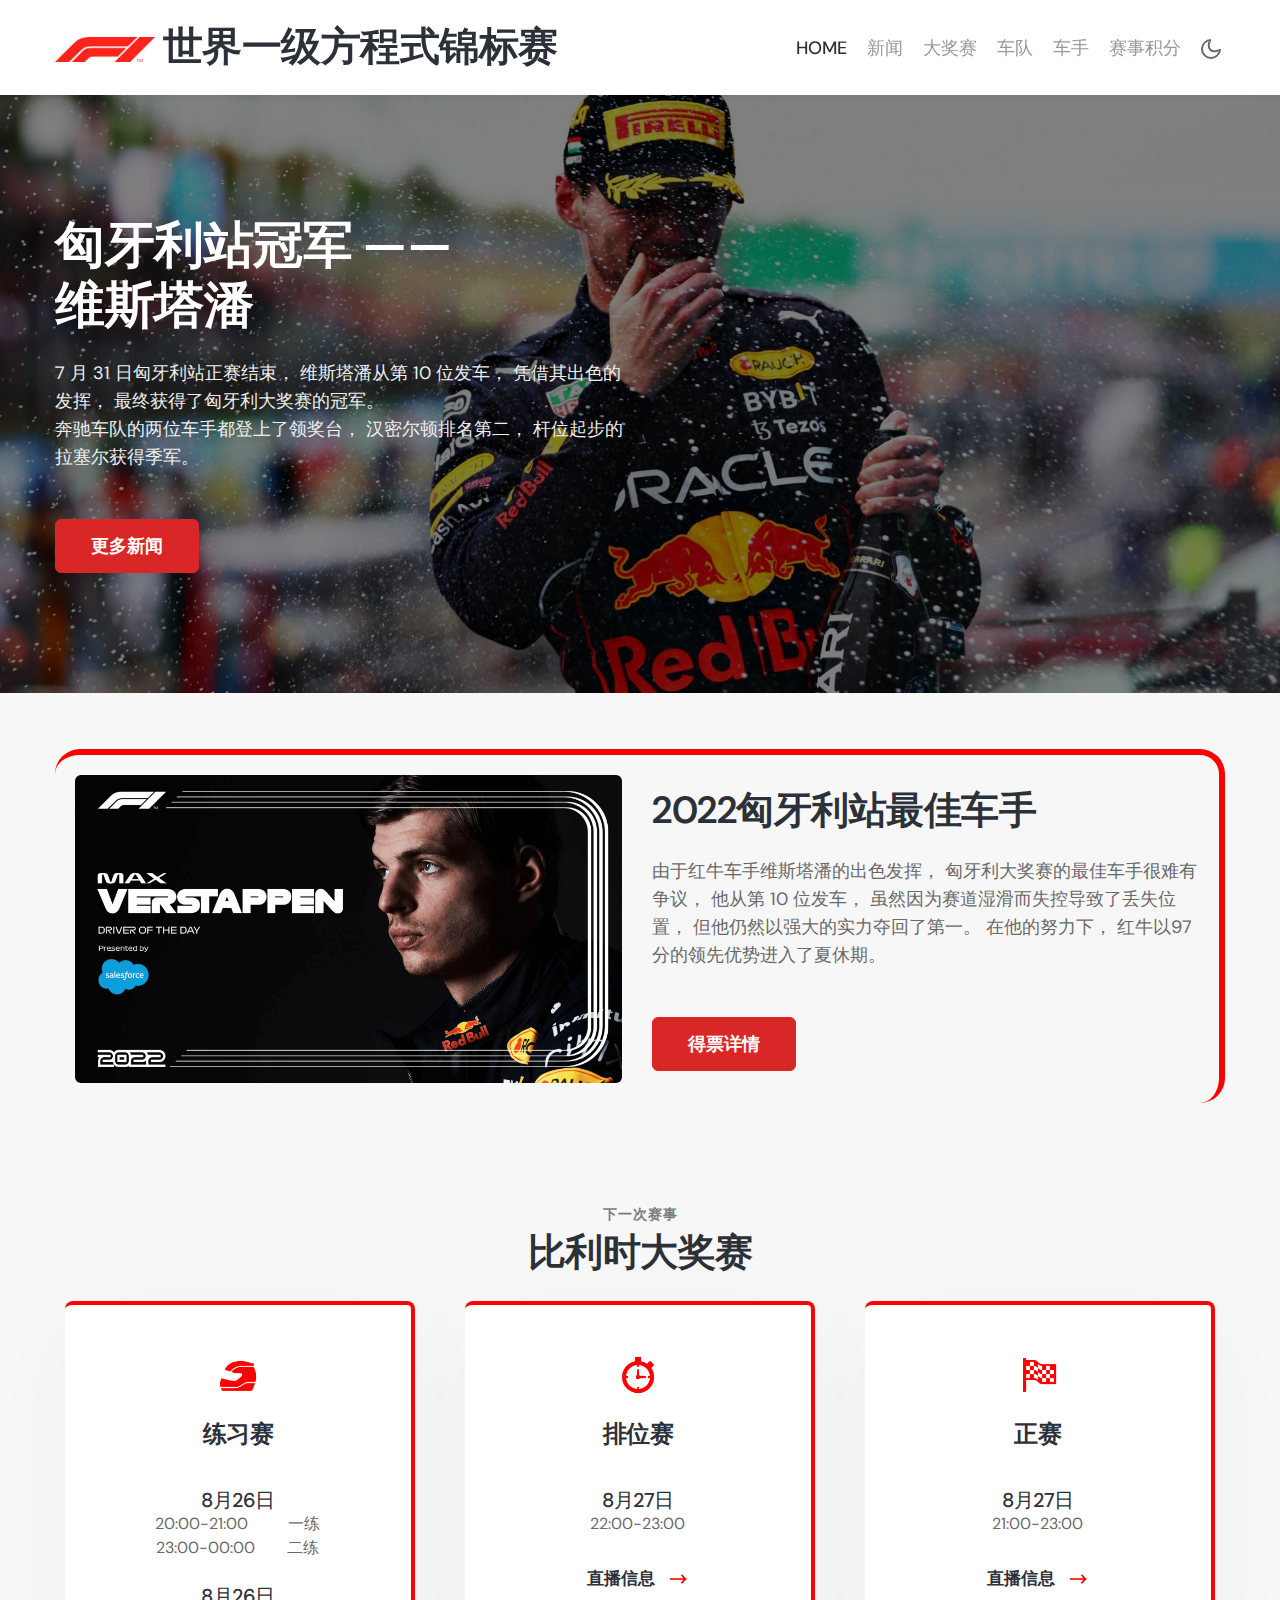
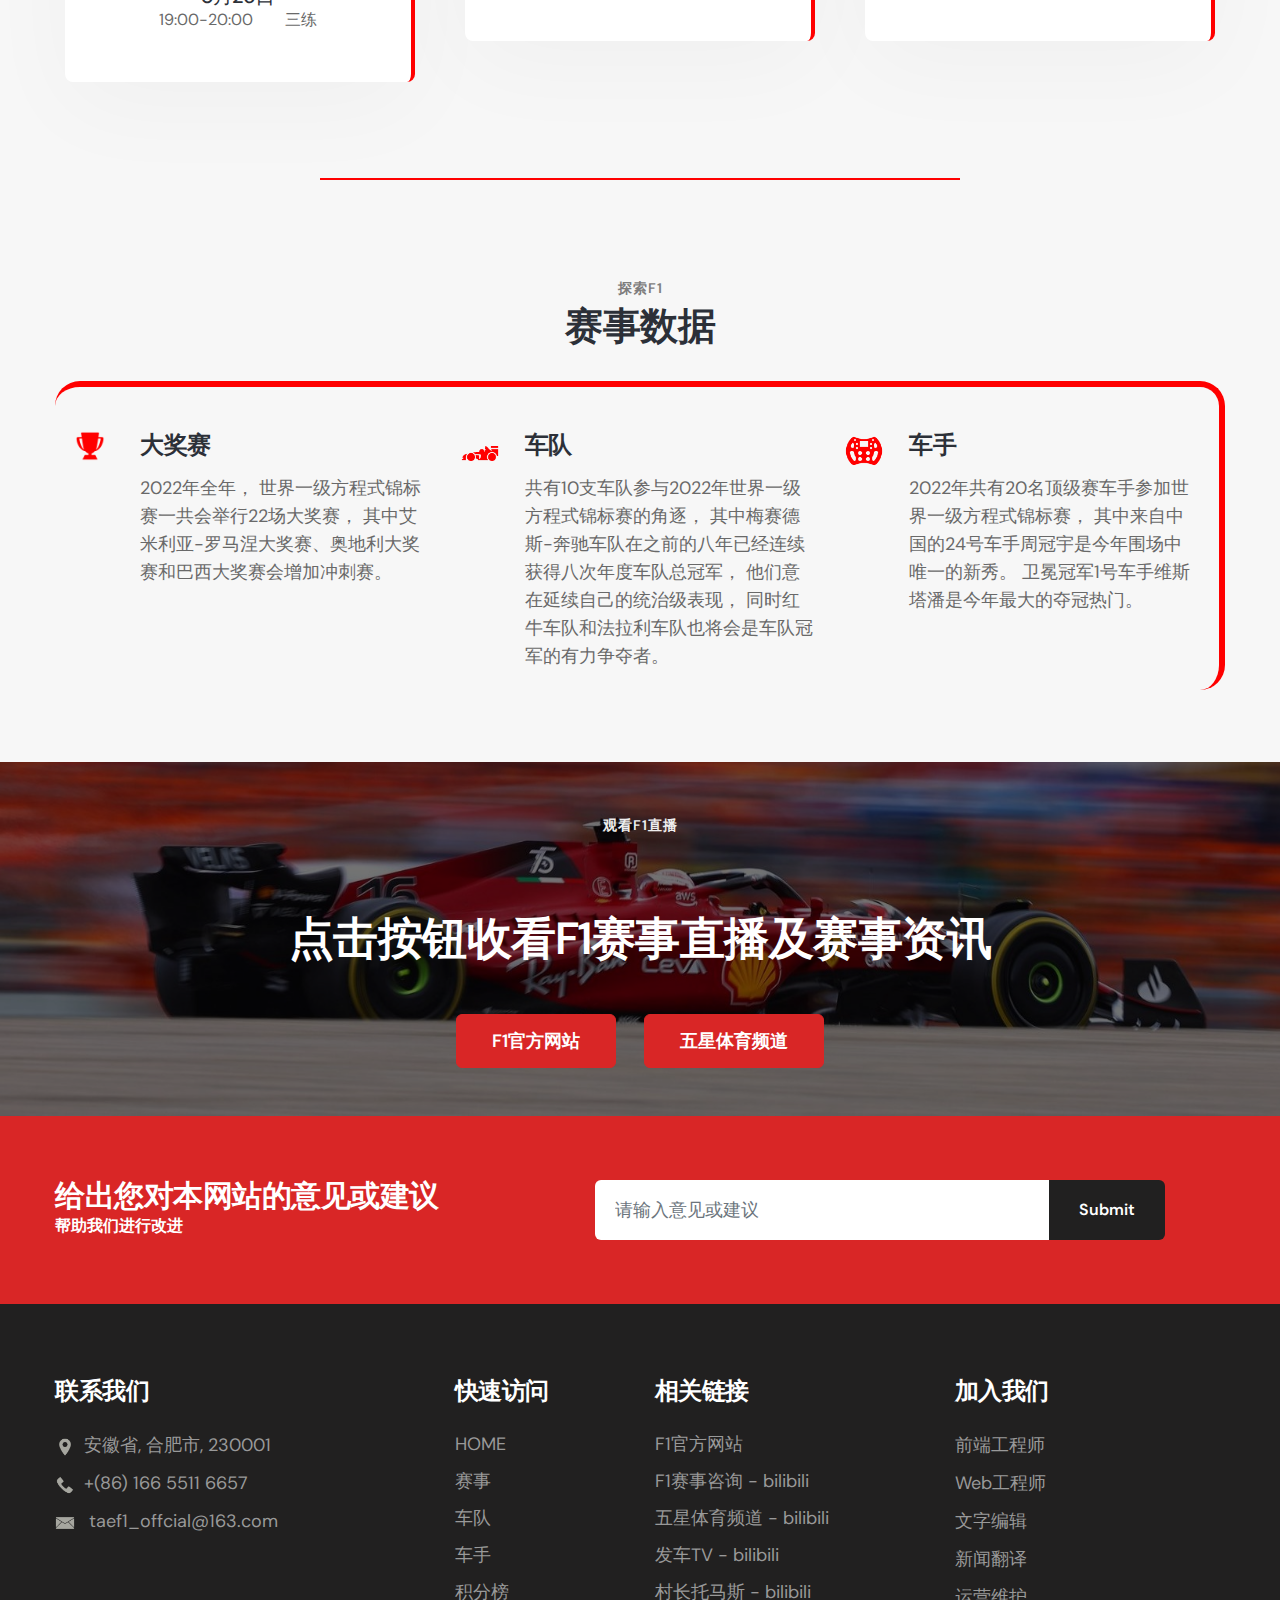
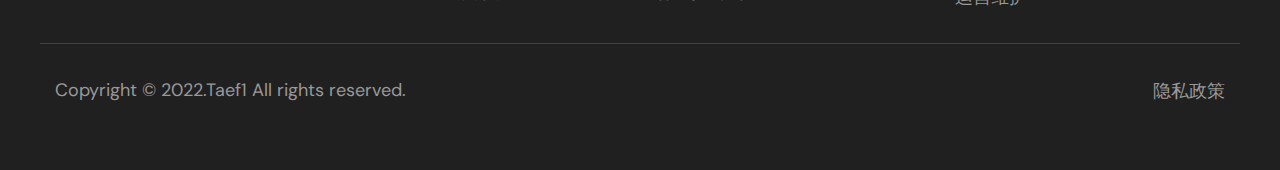
==== html/index.html @ f17443d4 "220803html_all" ====
<!doctype html>
<html lang="en">

<head>
    <!-- Required meta tags -->
    <meta charset="utf-8">
    <meta name="viewport" content="width=device-width, initial-scale=1, shrink-to-fit=no">

    <title>Home</title>

    <!-- Google fonts -->
    <link href="https://fonts.googleapis.com/css2?family=DM+Sans:wght@400;700&display=swap" rel="stylesheet">

    <!-- Template CSS -->
    <link rel="stylesheet" href="assets/css/style-starter.css">
    <link rel="icon" href="assets/images/hel.ico" type="image/x-icon">


</head>

<body>
    <!-- header -->
    <header id="site-header" class="fixed-top">
        <section class="w3l-header-4">
            <div class="container">
                  <nav class="navbar navbar-expand-lg navbar-light">
                    <h1>
                        <a class="navbar-brand" href="index.html">
                            <img src="assets/images/f1logo.png" alt="logo"
                                 class="img-fluid" width="100" height="77">
                            世界一级方程式锦标赛
                        </a>
                    </h1>
                    <button class="navbar-toggler collapsed" type="button" data-toggle="collapse" data-target="#navbarNav"
                            aria-controls="navbarNav" aria-expanded="false" aria-label="Toggle navigation">
                        <img src="assets/images/menu.png" alt="logo"
                             class="img-fluid" width="20">
                    </button>
                    <div class="collapse navbar-collapse" id="navbarNav">
                        <ul class="navbar-nav ml-auto">
                            <li class="nav-item active">
                                <a class="nav-link" href="index.html">HOME</a>
                            </li>
                            <li class="nav-item @@about_active">
                                <a class="nav-link" href="news.html">新闻</a>
                            </li>
                            <li class="nav-item @@about__active">
                                <a class="nav-link" href="about.html">大奖赛</a>
                            </li>
                            <li class="nav-item @@services__active">
                                <a class="nav-link" href="services.html">车队</a>
                            </li>
                            <li class="nav-item @@services__active">
                                <a class="nav-link" href="contact.html">车手</a>
                            </li>
                            <li class="nav-item @@points__active">
                                <a class="nav-link" href="points.html">赛事积分</a>
                            </li>
                        </ul>

                        <!-- //toggle switch for light and dark theme -->
                    </div>
                    <!-- toggle switch for light and dark theme -->
                    <div class="mobile-position">
                        <nav class="navigation">
                            <div class="theme-switch-wrapper">
                                <div class="mode-container">
                                    <label class="theme-switch" for="checkbox">
                                        <input type="checkbox" id="checkbox">
                                        <i class="gg-sun"></i>
                                        <i class="gg-moon"></i>
                                    </label>
                                </div>
                            </div>
                        </nav>
                    </div>
                </nav>
            </div>
        </section>
    </header>
    <!-- //header -->
    <!-- 2022-8-1 title news -->
    <section id="home" class="w3l-banner py-5">
        <div class="container py-lg-5 py-md-4">
            <div class="row align-items-center py-lg-4 py-md-3">
                <div class="col-lg-6 col-sm-12">
                    <h3 class="mb-md-4 mb-3">匈牙利站冠军 —— <br />维斯塔潘</h3>
                    <p>
                        7 月 31 日匈牙利站正赛结束， 维斯塔潘从第 10 位发车，
                        凭借其出色的发挥， 最终获得了匈牙利大奖赛的冠军。<br />
                        奔驰车队的两位车手都登上了领奖台， 汉密尔顿排名第二， 杆位起步的拉塞尔获得季军。
                    </p>
                    <div class="mt-sm-5 mt-4">
                        <a class="btn btn-primary btn-style" target="_blank" href="news.html"> 
                        更多新闻 </a>
                    </div>
                </div>
            </div>
        </div>
    </section>
    <!-- //2022-8-1 title news -->
    <!-- home page about section -->
    <section class="w3l-bottom-grids-6 py-1" id="about">
        <div class="midd-w3 py-5">
            <div class="container py-lg-1 py-md-3">
                <div class="grid-pday" id="pday">
                    <div class="row">
                        <div class="col-lg-6">
                            <div class="position-relative">
                                <img src="assets/images/best_driver/driver_banner.png" alt="playeroftheday" class="radius-image img-fluid">
                            </div>
                        </div>
                        <div class="col-lg-6 mt-lg-0 mt-md-5 mt-4 align-self">
                            <h3 class="title-big">2022匈牙利站最佳车手</h3>
                            <p class="mt-4">
                                由于红牛车手维斯塔潘的出色发挥， 匈牙利大奖赛的最佳车手很难有争议，
                                他从第 10 位发车， 虽然因为赛道湿滑而失控导致了丢失位置，
                                但他仍然以强大的实力夺回了第一。
                                在他的努力下， 红牛以97分的领先优势进入了夏休期。
                            </p>
                            <a target="_blank"
                               href="https://www.formula1.com/en/latest/article.driver-of-the-day-verstappens-budapest-barnstormer-gets-your-vote.6MwjBriyORtn2bATx446Lt.html"
                               class="btn btn-style btn-primary mt-lg-5 mt-4">得票详情</a>
                        </div>
                    </div>
                </div>
            </div>
        </div>
    </section>
    <!-- //home page about section -->
    <!-- /bottom-grids-->
    <section class="w3l-bottom-grids-6 py-4" id="nextgrid">
        <div class="container py-lg-3 py-md-4">
            <h6 class="title-small text-center">下一次赛事</h6>
            <h3 class="title-big mb-md-3 mb-4 text-center">比利时大奖赛</h3>
            <div class="grids-area-hny main-cont-wthree-fea row">
                <div class="col-lg-4 col-md-6 grids-feature">
                    <div class="area-box">
                        <img src="assets/images/pra.png" alt="pratice"
                             class="radius-image img-fluid" width="40" height="40">
                        <h4><a href="#feature" class="title-head">练习赛</a></h4>
                        <p><h5>8月26日</h5>  20:00-21:00&emsp;&emsp;&ensp;一练 <br />23:00-00:00&emsp;&emsp;二练</p>
                        <br />
                        <p><h5>8月26日</h5>  19:00-20:00&emsp;&emsp;三练</p> <br />
                    </div>
                </div>
                <div class="col-lg-4 col-md-6 grids-feature mt-md-0 mt-4">
                    <div class="area-box">
                        <img src="assets/images/rate.png" alt="rank"
                             class="radius-image img-fluid" width="40" height="40">
                        <h4><a href="#feature" class="title-head">排位赛</a></h4>
                        <p><h5>8月27日</h5>  22:00-23:00</p> <br />
                        <a href="https://tv.cctv.com/cctv5plus/index.shtml?spm=C28340.P9mj1V5B06xk.E9Z1drS1RHfE.12"
                           target="_blank" class="more">
                            直播信息 &ensp;<img src="assets/images/arrow.png" alt="arr"
                                            class="img-fluid" width="20" height="20" />
                        </a>
                    </div>
                </div>
                <div class="col-lg-4 col-md-6 grids-feature mt-lg-0 mt-4">
                    <div class="area-box">
                        <img src="assets/images/flag.png" alt="pratice"
                             class="radius-image img-fluid" width="40" height="40">
                        <h4><a href="#feature" class="title-head">正赛</a></h4>
                        <p><h5>8月27日</h5>  21:00-23:00</p> <br />
                        <a href="https://tv.cctv.com/cctv5plus/index.shtml?spm=C28340.P9mj1V5B06xk.E9Z1drS1RHfE.12"
                           target="_blank" class="more">
                            直播信息 &ensp;<img src="assets/images/arrow.png" alt="arr"
                                            class="img-fluid" width="20" height="20" />
                        </a>
                    </div>
                </div>
            </div>
        </div>
        <div class="division"></div>
    </section>

    <!-- //bottom-grids-->
    <!-- stats -->
    <!-- //stats -->
    <!-- /bottom-grids-->
    <section class="w3l-bottom-grids-6 py-0">
        <div class="container py-lg-4 py-md-4">
            <h6 class="title-small text-center">探索F1</h6>
            <h3 class="title-big mb-md-2 mb-4 text-center">赛事数据</h3>
            <br />
            <div class="grid-pday" id="pday">
                <div class="grids-area-hny main-cont-wthree-fea row pt-4">
                    <div class="col-lg-4 col-md-6 grids-feature">
                        <div class="area-box-feature">
                            <img src="assets/images/trophy.png" alt="track"
                                 class="radius-image img-fluid" width="30" height="30">
                            <div class="info">
                                <h4><a href="about.html" class="title-head mt-0">大奖赛</a></h4>
                                <p>
                                    2022年全年， 世界一级方程式锦标赛一共会举行22场大奖赛，
                                    其中艾米利亚-罗马涅大奖赛、奥地利大奖赛和巴西大奖赛会增加冲刺赛。
                                </p>
                            </div>
                        </div>
                    </div>
                    <div class="col-lg-4 col-md-6 grids-feature mt-md-0 mt-5">
                        <div class="area-box-feature">
                            <img src="assets/images/formula_one_car.png" alt="team"
                                 class="radius-image img-fluid" width="60" height="60">
                            <div class="info">
                                <h4><a href="services.html" class="title-head mt-0">车队</a></h4>
                                <p>
                                    共有10支车队参与2022年世界一级方程式锦标赛的角逐，
                                    其中梅赛德斯-奔驰车队在之前的八年已经连续获得八次年度车队总冠军，
                                    他们意在延续自己的统治级表现， 同时红牛车队和法拉利车队也将会是车队冠军的有力争夺者。
                                </p>
                            </div>
                        </div>
                    </div>
                    <div class="col-lg-4 col-md-6 grids-feature mt-lg-0 mt-5">
                        <div class="area-box-feature">
                            <img src="assets/images/grid.png" alt="team"
                                 class="radius-image img-fluid" width="40" height="40">
                            <div class="info">
                                <h4><a href="contact.html" class="title-head mt-0">车手</a></h4>
                                <p>
                                    2022年共有20名顶级赛车手参加世界一级方程式锦标赛，
                                    其中来自中国的24号车手周冠宇是今年围场中唯一的新秀。
                                    卫冕冠军1号车手维斯塔潘是今年最大的夺冠热门。
                                </p>
                            </div>
                        </div>
                    </div>
                </div>
            </div>
        </div>
        <br /><br />
    </section>
    <!-- //bottom-grids-->
    <!-- middle -->
    <div class="middle py-7">
        <div class="container py-5">
            <div class="welcome-left text-center">
                <h6 class="title-small text-center mb-3">观看F1直播</h6>
                <h3>
                    <br />
                    点击按钮收看F1赛事直播及赛事资讯
                </h3>
                <a href="https://www.formula1.com/" target="_blank" class="btn btn-style btn-primary mt-5 mr-4">F1官方网站</a>
                <a href="https://www.smg.cn/review/channel/channel_9/index.html" target="_blank"
                   class="btn btn-style btn-primary mt-5">五星体育频道</a>
            </div>
        </div>
    </div>
    <!-- //middle -->
    <!-- call us -->
    <!-- //call us -->
    <!-- forms -->
    <section class="w3l-forms-9" id="newsletter">
        <div class="main-w3 py-5 bg-primary">
            <div class="container py-lg-3">
                <div class="row align-items-center">
                    <div class="main-midd col-lg-6">
                        <h4 class="title-head">给出您对本网站的意见或建议</h4>
                        <p>帮助我们进行改进</p>
                    </div>
                    <div class="main-midd-2 col-lg-6 mt-lg-0 mt-4">
                        <form action="#url" method="GET" class="rightside-form">
                            <input type="email" class="form-control" name="email" placeholder="请输入意见或建议">
                            <button class="btn" type="submit">Submit</button>
                        </form>
                    </div>
                </div>
            </div>
        </div>
    </section>
    <!-- //forms -->
    <!-- footer -->
    <section class="w3l-footer-29-main" id="footer">
        <div class="footer-29 py-5">
            <div class="container pb-lg-3">
                <div class="row footer-top-29">
                    <div class="col-lg-4 col-md-6 footer-list-29 footer-1 mt-md-4">
                        <h6 class="footer-title-29">联系我们</h6>
                        <ul>
                            <li>
                                <p>
                                    <img src="assets/images/location.png" width="20" height="20">&ensp;安徽省, 合肥市, 230001
                                </p>
                            </li>
                            <li><p><img src="assets/images/call.png" width="20" height="20">&ensp;+(86) 166 5511 6657</p></li>
                            <li>
                                <p>
                                    <img src="assets/images/mail.png" width="20" height="20">
                                    &ensp;taef1_offcial@163.com
                                </p>
                            </li>
                        </ul>
                    </div>
                    <div class="col-lg-2 col-md-6 col-6 footer-list-29 footer-4 mt-4">
                        <ul>
                            <h6 class="footer-title-29">快速访问</h6>
                            <li><a href="index.html">HOME</a></li>
                            <li><a href="about.html">赛事</a></li>
                            <li><a href="services.html">车队</a></li>
                            <li><a href="contact.html">车手</a></li>
                            <li><a href="points.html">积分榜</a></li>
                        </ul>
                    </div>
                    <div class="col-lg-3 col-md-6 col-6 footer-list-29 footer-2 mt-4">
                        <ul>
                            <h6 class="footer-title-29">相关链接</h6>
                            <li><a href="https://www.formula1.com/" target="_blank">F1官方网站</a></li>
                            <li>
                                <a href="https://space.bilibili.com/65125803/?spm_id_from=333.999.0.0"
                                   target="_blank">F1赛事咨询 - bilibili</a>
                            </li>
                            <li>
                                <a href="https://space.bilibili.com/450103302/?spm_id_from=333.999.0.0"
                                   target="_blank">五星体育频道 - bilibili</a>
                            </li>
                            <li>
                                <a href="https://space.bilibili.com/514132752/?spm_id_from=333.999.0.0"
                                   target="_blank">发车TV - bilibili</a>
                            </li>
                            <li>
                                <a href="https://space.bilibili.com/435203110/?spm_id_from=333.999.0.0"
                                   target="_blank">村长托马斯 - bilibili</a>
                            </li>
                        </ul>
                    </div>

                    <div class="col-lg-3 col-md-6 footer-list-29 footer-3 mt-4">
                        <div class="properties">
                            <h6 class="footer-title-29">加入我们</h6>
                            <ul>
                                <li>
                                    <p>前端工程师</p>
                                </li>
                                <li>
                                    <p>Web工程师</p>
                                </li>
                                <li>
                                    <p>文字编辑</p>
                                </li>
                                <li>
                                    <p>新闻翻译</p>
                                </li>
                                <li>
                                    <p>运营维护</p>
                                </li>
                            </ul>
                        </div>
                    </div>
                </div>
                <div class="row bottom-copies">
                    <p class="copy-footer-29 col-lg-8">Copyright &copy; 2022.Taef1 All rights reserved.</p>
                    <ul class="list-btm-29 col-lg-4">
                        <li><a href="#link">隐私政策</a></li>
                    </ul>
                </div>
            </div>
        </div>
        <!-- move top -->
        <button onclick="topFunction()" id="movetop" class="bg-primary" title="Go to top">
            <img class="img-fluid" src="assets/images/up.png" width="20" />
        </button>
        <script>
            // When the user scrolls down 20px from the top of the document, show the button
            window.onscroll = function () {
                scrollFunction()
            };

            function scrollFunction() {
                if (document.body.scrollTop > 20 || document.documentElement.scrollTop > 20) {
                    document.getElementById("movetop").style.display = "block";
                } else {
                    document.getElementById("movetop").style.display = "none";
                }
            }

            // When the user clicks on the button, scroll to the top of the document
            function topFunction() {
                document.body.scrollTop = 0;
                document.documentElement.scrollTop = 0;
            }
        </script>
        <!-- /move top -->
    </section>
    <!-- // footer -->

    <script src="assets/js/jquery-3.3.1.min.js"></script> <!-- Common jquery plugin -->

    <script src="assets/js/theme-change.js"></script><!-- theme switch js (light and dark)-->
    <!-- magnific popup -->
    <script src="assets/js/jquery.magnific-popup.min.js"></script>
    <script>
        $(document).ready(function () {
            $('.popup-with-zoom-anim').magnificPopup({
                type: 'inline',

                fixedContentPos: false,
                fixedBgPos: true,

                overflowY: 'auto',

                closeBtnInside: true,
                preloader: false,

                midClick: true,
                removalDelay: 300,
                mainClass: 'my-mfp-zoom-in'
            });

            $('.popup-with-move-anim').magnificPopup({
                type: 'inline',

                fixedContentPos: false,
                fixedBgPos: true,

                overflowY: 'auto',

                closeBtnInside: true,
                preloader: false,

                midClick: true,
                removalDelay: 300,
                mainClass: 'my-mfp-slide-bottom'
            });
        });
    </script>
    <!-- magnific popup -->

    <script src="assets/js/owl.carousel.js"></script>
    <!-- script for tesimonials carousel slider -->
    <script>
        $(document).ready(function () {
            $("#owl-demo1").owlCarousel({
                loop: true,
                margin: 20,
                nav: false,
                responsiveClass: true,
                responsive: {
                    0: {
                        items: 1,
                        nav: false
                    },
                    736: {
                        items: 1,
                        nav: false
                    },
                    1000: {
                        items: 2,
                        nav: false,
                        loop: false
                    }
                }
            })
        })
    </script>
    <!-- //script for tesimonials carousel slider -->
    <!--/MENU-JS-->
    <script>
        $(window).on("scroll", function () {
            var scroll = $(window).scrollTop();

            if (scroll >= 80) {
                $("#site-header").addClass("nav-fixed");
            } else {
                $("#site-header").removeClass("nav-fixed");
            }
        });

        //Main navigation Active Class Add Remove
        $(".navbar-toggler").on("click", function () {
            $("header").toggleClass("active");
        });
        $(document).on("ready", function () {
            if ($(window).width() > 991) {
                $("header").removeClass("active");
            }
            $(window).on("resize", function () {
                if ($(window).width() > 991) {
                    $("header").removeClass("active");
                }
            });
        });
    </script>
    <!--//MENU-JS-->
    <!-- disable body scroll which navbar is in active -->
    <script>
        $(function () {
            $('.navbar-toggler').click(function () {
                $('body').toggleClass('noscroll');
            })
        });
    </script>
    <!-- //disable body scroll which navbar is in active -->
    <!--bootstrap-->
    <script src="assets/js/bootstrap.min.js"></script>
    <!-- //bootstrap-->
</body>

    </html>
---- html/assets/css/style-starter.css ----
@charset "UTF-8";

/*--
Author: W3layouts
Author URL: http://w3layouts.com
--*/
/*!
 * Bootstrap v4.4.1 (https://getbootstrap.com/)
 * Copyright 2011-2019 The Bootstrap Authors
 * Copyright 2011-2019 Twitter, Inc.
 * Licensed under MIT (https://github.com/twbs/bootstrap/blob/master/LICENSE)
 */
:root {
    --blue: #007bff;
    --indigo: #6610f2;
    --purple: #6f42c1;
    --pink: #e83e8c;
    --red: #dc3545;
    --orange: #fd7e14;
    --yellow: #ffc107;
    --green: #28a745;
    --teal: #20c997;
    --cyan: #17a2b8;
    --white: #fff;
    --gray: #6c757d;
    --gray-dark: #343a40;
    --primary: #d92626;
    --secondary: #6c757d;
    --success: #28a745;
    --info: #17a2b8;
    --warning: #ffc107;
    --danger: #dc3545;
    --light: #f8f9fa;
    --dark: #343a40;
    --breakpoint-xs: 0;
    --breakpoint-sm: 576px;
    --breakpoint-md: 768px;
    --breakpoint-lg: 992px;
    --breakpoint-xl: 1200px;
    --font-family-sans-serif: -apple-system, BlinkMacSystemFont, "Segoe UI", Roboto, "Helvetica Neue", Arial, "Noto Sans", sans-serif, "Apple Color Emoji", "Segoe UI Emoji", "Segoe UI Symbol", "Noto Color Emoji";
    --font-family-monospace: SFMono-Regular, Menlo, Monaco, Consolas, "Liberation Mono", "Courier New", monospace;
}

*,
*::before,
*::after {
    box-sizing: border-box;
}

html {
    font-family: sans-serif;
    line-height: 1.15;
    -webkit-text-size-adjust: 100%;
    -webkit-tap-highlight-color: rgba(0, 0, 0, 0);
}

article,
aside,
figcaption,
figure,
footer,
header,
hgroup,
main,
nav,
section {
    display: block;
}

body {
    margin: 0;
    font-family: -apple-system, BlinkMacSystemFont, "Segoe UI", Roboto, "Helvetica Neue", Arial, "Noto Sans", sans-serif, "Apple Color Emoji", "Segoe UI Emoji", "Segoe UI Symbol", "Noto Color Emoji";
    font-size: 1rem;
    font-weight: 400;
    line-height: 1.5;
    color: #212529;
    text-align: left;
    background-color: #fff;
}

[tabindex="-1"]:focus:not(:focus-visible) {
    outline: 0 !important;
}

hr {
    box-sizing: content-box;
    height: 0;
    overflow: visible;
}

h1,
h2,
h3,
h4,
h5,
h6 {
    margin-top: 0;
    margin-bottom: 0.5rem;
}

p {
    margin-top: 0;
    margin-bottom: 1rem;
}

abbr[title],
abbr[data-original-title] {
    text-decoration: underline;
    -webkit-text-decoration: underline dotted;
    text-decoration: underline dotted;
    cursor: help;
    border-bottom: 0;
    -webkit-text-decoration-skip-ink: none;
    text-decoration-skip-ink: none;
}

address {
    margin-bottom: 1rem;
    font-style: normal;
    line-height: inherit;
}

ol,
ul,
dl {
    margin-top: 0;
    margin-bottom: 1rem;
}

ol ol,
ul ul,
ol ul,
ul ol {
    margin-bottom: 0;
}

dt {
    font-weight: 700;
}

dd {
    margin-bottom: .5rem;
    margin-left: 0;
}

blockquote {
    margin: 0 0 1rem;
}

b,
strong {
    font-weight: bolder;
}

small {
    font-size: 80%;
}

sub,
sup {
    position: relative;
    font-size: 75%;
    line-height: 0;
    vertical-align: baseline;
}

sub {
    bottom: -.25em;
}

sup {
    top: -.5em;
}

a {
    color: #d92626;
    text-decoration: none;
    background-color: transparent;
}

a:hover {
    color: #981b1b;
    text-decoration: underline;
}

a:not([href]) {
    color: inherit;
    text-decoration: none;
}

a:not([href]):hover {
    color: inherit;
    text-decoration: none;
}

pre,
code,
kbd,
samp {
    font-family: SFMono-Regular, Menlo, Monaco, Consolas, "Liberation Mono", "Courier New", monospace;
    font-size: 1em;
}

pre {
    margin-top: 0;
    margin-bottom: 1rem;
    overflow: auto;
}

figure {
    margin: 0 0 1rem;
}

img {
    vertical-align: middle;
    border-style: none;
}

svg {
    overflow: hidden;
    vertical-align: middle;
}

table {
    border-collapse: collapse;
}

caption {
    padding-top: 0.75rem;
    padding-bottom: 0.75rem;
    color: #6c757d;
    text-align: left;
    caption-side: bottom;
}

th {
    text-align: inherit;
}

label {
    display: inline-block;
    margin-bottom: 0.5rem;
}

button {
    border-radius: 0;
}

button:focus {
    outline: 1px dotted;
    outline: 5px auto -webkit-focus-ring-color;
}

input,
button,
select,
optgroup,
textarea {
    margin: 0;
    font-family: inherit;
    font-size: inherit;
    line-height: inherit;
}

button,
input {
    overflow: visible;
}

button,
select {
    text-transform: none;
}

select {
    word-wrap: normal;
}

button,
[type="button"],
[type="reset"],
[type="submit"] {
    -webkit-appearance: button;
}

button:not(:disabled),
[type="button"]:not(:disabled),
[type="reset"]:not(:disabled),
[type="submit"]:not(:disabled) {
    cursor: pointer;
}

button::-moz-focus-inner,
[type="button"]::-moz-focus-inner,
[type="reset"]::-moz-focus-inner,
[type="submit"]::-moz-focus-inner {
    padding: 0;
    border-style: none;
}

input[type="radio"],
input[type="checkbox"] {
    box-sizing: border-box;
    padding: 0;
}

input[type="date"],
input[type="time"],
input[type="datetime-local"],
input[type="month"] {
    -webkit-appearance: listbox;
}

textarea {
    overflow: auto;
    resize: vertical;
}

fieldset {
    min-width: 0;
    padding: 0;
    margin: 0;
    border: 0;
}

legend {
    display: block;
    width: 100%;
    max-width: 100%;
    padding: 0;
    margin-bottom: .5rem;
    font-size: 1.5rem;
    line-height: inherit;
    color: inherit;
    white-space: normal;
}

@media (max-width: 1200px) {
    legend {
        font-size: calc(1.275rem + 0.3vw);
    }
}

progress {
    vertical-align: baseline;
}

[type="number"]::-webkit-inner-spin-button,
[type="number"]::-webkit-outer-spin-button {
    height: auto;
}

[type="search"] {
    outline-offset: -2px;
    -webkit-appearance: none;
}

[type="search"]::-webkit-search-decoration {
    -webkit-appearance: none;
}

::-webkit-file-upload-button {
    font: inherit;
    -webkit-appearance: button;
}

output {
    display: inline-block;
}

summary {
    display: list-item;
    cursor: pointer;
}

template {
    display: none;
}

[hidden] {
    display: none !important;
}

h1,
h2,
h3,
h4,
h5,
h6,
.h1,
.h2,
.h3,
.h4,
.h5,
.h6 {
    margin-bottom: 0.5rem;
    font-weight: 500;
    line-height: 1.2;
}

h1,
.h1 {
    font-size: 2.5rem;
}

@media (max-width: 1200px) {

    h1,
    .h1 {
        font-size: calc(1.375rem + 1.5vw);
    }
}

h2,
.h2 {
    font-size: 2rem;
}

@media (max-width: 1200px) {

    h2,
    .h2 {
        font-size: calc(1.325rem + 0.9vw);
    }
}

h3,
.h3 {
    font-size: 1.75rem;
}

@media (max-width: 1200px) {

    h3,
    .h3 {
        font-size: calc(1.3rem + 0.6vw);
    }
}

h4,
.h4 {
    font-size: 1.5rem;
}

@media (max-width: 1200px) {

    h4,
    .h4 {
        font-size: calc(1.275rem + 0.3vw);
    }
}

h5,
.h5 {
    font-size: 1.25rem;
}

h6,
.h6 {
    font-size: 1rem;
}

.lead {
    font-size: 1.25rem;
    font-weight: 300;
}

.display-1 {
    font-size: 6rem;
    font-weight: 300;
    line-height: 1.2;
}

@media (max-width: 1200px) {
    .display-1 {
        font-size: calc(1.725rem + 5.7vw);
    }
}

.display-2 {
    font-size: 5.5rem;
    font-weight: 300;
    line-height: 1.2;
}

@media (max-width: 1200px) {
    .display-2 {
        font-size: calc(1.675rem + 5.1vw);
    }
}

.display-3 {
    font-size: 4.5rem;
    font-weight: 300;
    line-height: 1.2;
}

@media (max-width: 1200px) {
    .display-3 {
        font-size: calc(1.575rem + 3.9vw);
    }
}

.display-4 {
    font-size: 3.5rem;
    font-weight: 300;
    line-height: 1.2;
}

@media (max-width: 1200px) {
    .display-4 {
        font-size: calc(1.475rem + 2.7vw);
    }
}

hr {
    margin-top: 1rem;
    margin-bottom: 1rem;
    border: 0;
    border-top: 1px solid rgba(0, 0, 0, 0.1);
}

small,
.small {
    font-size: 80%;
    font-weight: 400;
}

mark,
.mark {
    padding: 0.2em;
    background-color: #fcf8e3;
}

.list-unstyled {
    padding-left: 0;
    list-style: none;
}

.list-inline {
    padding-left: 0;
    list-style: none;
}

.list-inline-item {
    display: inline-block;
}

.list-inline-item:not(:last-child) {
    margin-right: 0.5rem;
}

.initialism {
    font-size: 90%;
    text-transform: uppercase;
}

.blockquote {
    margin-bottom: 1rem;
    font-size: 1.25rem;
}

.blockquote-footer {
    display: block;
    font-size: 80%;
    color: #6c757d;
}

.blockquote-footer::before {
    content: "\2014\00A0";
}

.img-fluid {
    max-width: 100%;
    height: auto;
}

.img-thumbnail {
    padding: 0.25rem;
    background-color: #fff;
    border: 1px solid #dee2e6;
    border-radius: 0.25rem;
    max-width: 100%;
    height: auto;
}

.figure {
    display: inline-block;
}

.figure-img {
    margin-bottom: 0.5rem;
    line-height: 1;
}

.figure-caption {
    font-size: 90%;
    color: #6c757d;
}

code {
    font-size: 87.5%;
    color: #e83e8c;
    word-wrap: break-word;
}

a>code {
    color: inherit;
}

kbd {
    padding: 0.2rem 0.4rem;
    font-size: 87.5%;
    color: #fff;
    background-color: #212529;
    border-radius: 0.2rem;
}

kbd kbd {
    padding: 0;
    font-size: 100%;
    font-weight: 700;
}

pre {
    display: block;
    font-size: 87.5%;
    color: #212529;
}

pre code {
    font-size: inherit;
    color: inherit;
    word-break: normal;
}

.pre-scrollable {
    max-height: 340px;
    overflow-y: scroll;
}

.container {
    width: 100%;
    padding-right: 15px;
    padding-left: 15px;
    margin-right: auto;
    margin-left: auto;
}

@media (min-width: 576px) {
    .container {
        max-width: 540px;
    }
}

@media (min-width: 768px) {
    .container {
        max-width: 720px;
    }
}

@media (min-width: 992px) {
    .container {
        max-width: 960px;
    }
}

@media (min-width: 1200px) {
    .container {
        max-width: 1140px;
    }
}

.container-fluid,
.container-sm,
.container-md,
.container-lg,
.container-xl {
    width: 100%;
    padding-right: 15px;
    padding-left: 15px;
    margin-right: auto;
    margin-left: auto;
}

@media (min-width: 576px) {

    .container,
    .container-sm {
        max-width: 540px;
    }
}

@media (min-width: 768px) {

    .container,
    .container-sm,
    .container-md {
        max-width: 720px;
    }
}

@media (min-width: 992px) {

    .container,
    .container-sm,
    .container-md,
    .container-lg {
        max-width: 960px;
    }
}

@media (min-width: 1200px) {

    .container,
    .container-sm,
    .container-md,
    .container-lg,
    .container-xl {
        max-width: 1140px;
    }
}

.row {
    display: flex;
    flex-wrap: wrap;
    margin-right: -15px;
    margin-left: -15px;
}

.no-gutters {
    margin-right: 0;
    margin-left: 0;
}

.no-gutters>.col,
.no-gutters>[class*="col-"] {
    padding-right: 0;
    padding-left: 0;
}

.col-1,
.col-2,
.col-3,
.col-4,
.col-5,
.col-6,
.col-7,
.col-8,
.col-9,
.col-10,
.col-11,
.col-12,
.col,
.col-auto,
.col-sm-1,
.col-sm-2,
.col-sm-3,
.col-sm-4,
.col-sm-5,
.col-sm-6,
.col-sm-7,
.col-sm-8,
.col-sm-9,
.col-sm-10,
.col-sm-11,
.col-sm-12,
.col-sm,
.col-sm-auto,
.col-md-1,
.col-md-2,
.col-md-3,
.col-md-4,
.col-md-5,
.col-md-6,
.col-md-7,
.col-md-8,
.col-md-9,
.col-md-10,
.col-md-11,
.col-md-12,
.col-md,
.col-md-auto,
.col-lg-1,
.col-lg-2,
.col-lg-3,
.col-lg-4,
.col-lg-5,
.col-lg-6,
.col-lg-7,
.col-lg-8,
.col-lg-9,
.col-lg-10,
.col-lg-11,
.col-lg-12,
.col-lg,
.col-lg-auto,
.col-xl-1,
.col-xl-2,
.col-xl-3,
.col-xl-4,
.col-xl-5,
.col-xl-6,
.col-xl-7,
.col-xl-8,
.col-xl-9,
.col-xl-10,
.col-xl-11,
.col-xl-12,
.col-xl,
.col-xl-auto {
    position: relative;
    width: 100%;
    padding-right: 15px;
    padding-left: 15px;
}

.col {
    flex-basis: 0;
    flex-grow: 1;
    max-width: 100%;
}

.row-cols-1>* {
    flex: 0 0 100%;
    max-width: 100%;
}

.row-cols-2>* {
    flex: 0 0 50%;
    max-width: 50%;
}

.row-cols-3>* {
    flex: 0 0 33.33333%;
    max-width: 33.33333%;
}

.row-cols-4>* {
    flex: 0 0 25%;
    max-width: 25%;
}

.row-cols-5>* {
    flex: 0 0 20%;
    max-width: 20%;
}

.row-cols-6>* {
    flex: 0 0 16.66667%;
    max-width: 16.66667%;
}

.col-auto {
    flex: 0 0 auto;
    width: auto;
    max-width: 100%;
}

.col-1 {
    flex: 0 0 8.33333%;
    max-width: 8.33333%;
}

.col-2 {
    flex: 0 0 16.66667%;
    max-width: 16.66667%;
}

.col-3 {
    flex: 0 0 25%;
    max-width: 25%;
}

.col-4 {
    flex: 0 0 33.33333%;
    max-width: 33.33333%;
}

.col-5 {
    flex: 0 0 41.66667%;
    max-width: 41.66667%;
}

.col-6 {
    flex: 0 0 50%;
    max-width: 50%;
}

.col-7 {
    flex: 0 0 58.33333%;
    max-width: 58.33333%;
}

.col-8 {
    flex: 0 0 66.66667%;
    max-width: 66.66667%;
}

.col-9 {
    flex: 0 0 75%;
    max-width: 75%;
}

.col-10 {
    flex: 0 0 83.33333%;
    max-width: 83.33333%;
}

.col-11 {
    flex: 0 0 91.66667%;
    max-width: 91.66667%;
}

.col-12 {
    flex: 0 0 100%;
    max-width: 100%;
}

.order-first {
    order: -1;
}

.order-last {
    order: 13;
}

.order-0 {
    order: 0;
}

.order-1 {
    order: 1;
}

.order-2 {
    order: 2;
}

.order-3 {
    order: 3;
}

.order-4 {
    order: 4;
}

.order-5 {
    order: 5;
}

.order-6 {
    order: 6;
}

.order-7 {
    order: 7;
}

.order-8 {
    order: 8;
}

.order-9 {
    order: 9;
}

.order-10 {
    order: 10;
}

.order-11 {
    order: 11;
}

.order-12 {
    order: 12;
}

.offset-1 {
    margin-left: 8.33333%;
}

.offset-2 {
    margin-left: 16.66667%;
}

.offset-3 {
    margin-left: 25%;
}

.offset-4 {
    margin-left: 33.33333%;
}

.offset-5 {
    margin-left: 41.66667%;
}

.offset-6 {
    margin-left: 50%;
}

.offset-7 {
    margin-left: 58.33333%;
}

.offset-8 {
    margin-left: 66.66667%;
}

.offset-9 {
    margin-left: 75%;
}

.offset-10 {
    margin-left: 83.33333%;
}

.offset-11 {
    margin-left: 91.66667%;
}

@media (min-width: 576px) {
    .col-sm {
        flex-basis: 0;
        flex-grow: 1;
        max-width: 100%;
    }

    .row-cols-sm-1>* {
        flex: 0 0 100%;
        max-width: 100%;
    }

    .row-cols-sm-2>* {
        flex: 0 0 50%;
        max-width: 50%;
    }

    .row-cols-sm-3>* {
        flex: 0 0 33.33333%;
        max-width: 33.33333%;
    }

    .row-cols-sm-4>* {
        flex: 0 0 25%;
        max-width: 25%;
    }

    .row-cols-sm-5>* {
        flex: 0 0 20%;
        max-width: 20%;
    }

    .row-cols-sm-6>* {
        flex: 0 0 16.66667%;
        max-width: 16.66667%;
    }

    .col-sm-auto {
        flex: 0 0 auto;
        width: auto;
        max-width: 100%;
    }

    .col-sm-1 {
        flex: 0 0 8.33333%;
        max-width: 8.33333%;
    }

    .col-sm-2 {
        flex: 0 0 16.66667%;
        max-width: 16.66667%;
    }

    .col-sm-3 {
        flex: 0 0 25%;
        max-width: 25%;
    }

    .col-sm-4 {
        flex: 0 0 33.33333%;
        max-width: 33.33333%;
    }

    .col-sm-5 {
        flex: 0 0 41.66667%;
        max-width: 41.66667%;
    }

    .col-sm-6 {
        flex: 0 0 50%;
        max-width: 50%;
    }

    .col-sm-7 {
        flex: 0 0 58.33333%;
        max-width: 58.33333%;
    }

    .col-sm-8 {
        flex: 0 0 66.66667%;
        max-width: 66.66667%;
    }

    .col-sm-9 {
        flex: 0 0 75%;
        max-width: 75%;
    }

    .col-sm-10 {
        flex: 0 0 83.33333%;
        max-width: 83.33333%;
    }

    .col-sm-11 {
        flex: 0 0 91.66667%;
        max-width: 91.66667%;
    }

    .col-sm-12 {
        flex: 0 0 100%;
        max-width: 100%;
    }

    .order-sm-first {
        order: -1;
    }

    .order-sm-last {
        order: 13;
    }

    .order-sm-0 {
        order: 0;
    }

    .order-sm-1 {
        order: 1;
    }

    .order-sm-2 {
        order: 2;
    }

    .order-sm-3 {
        order: 3;
    }

    .order-sm-4 {
        order: 4;
    }

    .order-sm-5 {
        order: 5;
    }

    .order-sm-6 {
        order: 6;
    }

    .order-sm-7 {
        order: 7;
    }

    .order-sm-8 {
        order: 8;
    }

    .order-sm-9 {
        order: 9;
    }

    .order-sm-10 {
        order: 10;
    }

    .order-sm-11 {
        order: 11;
    }

    .order-sm-12 {
        order: 12;
    }

    .offset-sm-0 {
        margin-left: 0;
    }

    .offset-sm-1 {
        margin-left: 8.33333%;
    }

    .offset-sm-2 {
        margin-left: 16.66667%;
    }

    .offset-sm-3 {
        margin-left: 25%;
    }

    .offset-sm-4 {
        margin-left: 33.33333%;
    }

    .offset-sm-5 {
        margin-left: 41.66667%;
    }

    .offset-sm-6 {
        margin-left: 50%;
    }

    .offset-sm-7 {
        margin-left: 58.33333%;
    }

    .offset-sm-8 {
        margin-left: 66.66667%;
    }

    .offset-sm-9 {
        margin-left: 75%;
    }

    .offset-sm-10 {
        margin-left: 83.33333%;
    }

    .offset-sm-11 {
        margin-left: 91.66667%;
    }
}

@media (min-width: 768px) {
    .col-md {
        flex-basis: 0;
        flex-grow: 1;
        max-width: 100%;
    }

    .row-cols-md-1>* {
        flex: 0 0 100%;
        max-width: 100%;
    }

    .row-cols-md-2>* {
        flex: 0 0 50%;
        max-width: 50%;
    }

    .row-cols-md-3>* {
        flex: 0 0 33.33333%;
        max-width: 33.33333%;
    }

    .row-cols-md-4>* {
        flex: 0 0 25%;
        max-width: 25%;
    }

    .row-cols-md-5>* {
        flex: 0 0 20%;
        max-width: 20%;
    }

    .row-cols-md-6>* {
        flex: 0 0 16.66667%;
        max-width: 16.66667%;
    }

    .col-md-auto {
        flex: 0 0 auto;
        width: auto;
        max-width: 100%;
    }

    .col-md-1 {
        flex: 0 0 8.33333%;
        max-width: 8.33333%;
    }

    .col-md-2 {
        flex: 0 0 16.66667%;
        max-width: 16.66667%;
    }

    .col-md-3 {
        flex: 0 0 25%;
        max-width: 25%;
    }

    .col-md-4 {
        flex: 0 0 33.33333%;
        max-width: 33.33333%;
    }

    .col-md-5 {
        flex: 0 0 41.66667%;
        max-width: 41.66667%;
    }

    .col-md-6 {
        flex: 0 0 50%;
        max-width: 50%;
    }

    .col-md-7 {
        flex: 0 0 58.33333%;
        max-width: 58.33333%;
    }

    .col-md-8 {
        flex: 0 0 66.66667%;
        max-width: 66.66667%;
    }

    .col-md-9 {
        flex: 0 0 75%;
        max-width: 75%;
    }

    .col-md-10 {
        flex: 0 0 83.33333%;
        max-width: 83.33333%;
    }

    .col-md-11 {
        flex: 0 0 91.66667%;
        max-width: 91.66667%;
    }

    .col-md-12 {
        flex: 0 0 100%;
        max-width: 100%;
    }

    .order-md-first {
        order: -1;
    }

    .order-md-last {
        order: 13;
    }

    .order-md-0 {
        order: 0;
    }

    .order-md-1 {
        order: 1;
    }

    .order-md-2 {
        order: 2;
    }

    .order-md-3 {
        order: 3;
    }

    .order-md-4 {
        order: 4;
    }

    .order-md-5 {
        order: 5;
    }

    .order-md-6 {
        order: 6;
    }

    .order-md-7 {
        order: 7;
    }

    .order-md-8 {
        order: 8;
    }

    .order-md-9 {
        order: 9;
    }

    .order-md-10 {
        order: 10;
    }

    .order-md-11 {
        order: 11;
    }

    .order-md-12 {
        order: 12;
    }

    .offset-md-0 {
        margin-left: 0;
    }

    .offset-md-1 {
        margin-left: 8.33333%;
    }

    .offset-md-2 {
        margin-left: 16.66667%;
    }

    .offset-md-3 {
        margin-left: 25%;
    }

    .offset-md-4 {
        margin-left: 33.33333%;
    }

    .offset-md-5 {
        margin-left: 41.66667%;
    }

    .offset-md-6 {
        margin-left: 50%;
    }

    .offset-md-7 {
        margin-left: 58.33333%;
    }

    .offset-md-8 {
        margin-left: 66.66667%;
    }

    .offset-md-9 {
        margin-left: 75%;
    }

    .offset-md-10 {
        margin-left: 83.33333%;
    }

    .offset-md-11 {
        margin-left: 91.66667%;
    }
}

@media (min-width: 992px) {
    .col-lg {
        flex-basis: 0;
        flex-grow: 1;
        max-width: 100%;
    }

    .row-cols-lg-1>* {
        flex: 0 0 100%;
        max-width: 100%;
    }

    .row-cols-lg-2>* {
        flex: 0 0 50%;
        max-width: 50%;
    }

    .row-cols-lg-3>* {
        flex: 0 0 33.33333%;
        max-width: 33.33333%;
    }

    .row-cols-lg-4>* {
        flex: 0 0 25%;
        max-width: 25%;
    }

    .row-cols-lg-5>* {
        flex: 0 0 20%;
        max-width: 20%;
    }

    .row-cols-lg-6>* {
        flex: 0 0 16.66667%;
        max-width: 16.66667%;
    }

    .col-lg-auto {
        flex: 0 0 auto;
        width: auto;
        max-width: 100%;
    }

    .col-lg-1 {
        flex: 0 0 8.33333%;
        max-width: 8.33333%;
    }

    .col-lg-2 {
        flex: 0 0 16.66667%;
        max-width: 16.66667%;
    }

    .col-lg-3 {
        flex: 0 0 25%;
        max-width: 25%;
    }

    .col-lg-4 {
        flex: 0 0 33.33333%;
        max-width: 33.33333%;
    }

    .col-lg-5 {
        flex: 0 0 41.66667%;
        max-width: 41.66667%;
    }

    .col-lg-6 {
        flex: 0 0 50%;
        max-width: 50%;
    }

    .col-lg-6-5 {
        flex: 0 0 50%;
        max-width: 50%;
    }

    .col-lg-7 {
        flex: 0 0 58.33333%;
        max-width: 58.33333%;
    }

    .col-lg-8 {
        flex: 0 0 66.66667%;
        max-width: 66.66667%;
    }

    .col-lg-9 {
        flex: 0 0 75%;
        max-width: 75%;
    }

    .col-lg-10 {
        flex: 0 0 83.33333%;
        max-width: 83.33333%;
    }

    .col-lg-11 {
        flex: 0 0 91.66667%;
        max-width: 91.66667%;
    }

    .col-lg-12 {
        flex: 0 0 100%;
        max-width: 100%;
    }

    .order-lg-first {
        order: -1;
    }

    .order-lg-last {
        order: 13;
    }

    .order-lg-0 {
        order: 0;
    }

    .order-lg-1 {
        order: 1;
    }

    .order-lg-2 {
        order: 2;
    }

    .order-lg-3 {
        order: 3;
    }

    .order-lg-4 {
        order: 4;
    }

    .order-lg-5 {
        order: 5;
    }

    .order-lg-6 {
        order: 6;
    }

    .order-lg-7 {
        order: 7;
    }

    .order-lg-8 {
        order: 8;
    }

    .order-lg-9 {
        order: 9;
    }

    .order-lg-10 {
        order: 10;
    }

    .order-lg-11 {
        order: 11;
    }

    .order-lg-12 {
        order: 12;
    }

    .offset-lg-0 {
        margin-left: 0;
    }

    .offset-lg-1 {
        margin-left: 8.33333%;
    }

    .offset-lg-2 {
        margin-left: 16.66667%;
    }

    .offset-lg-3 {
        margin-left: 25%;
    }

    .offset-lg-4 {
        margin-left: 33.33333%;
    }

    .offset-lg-5 {
        margin-left: 41.66667%;
    }

    .offset-lg-6 {
        margin-left: 50%;
    }

    .offset-lg-7 {
        margin-left: 58.33333%;
    }

    .offset-lg-8 {
        margin-left: 66.66667%;
    }

    .offset-lg-9 {
        margin-left: 75%;
    }

    .offset-lg-10 {
        margin-left: 83.33333%;
    }

    .offset-lg-11 {
        margin-left: 91.66667%;
    }
}

@media (min-width: 1200px) {
    .col-xl {
        flex-basis: 0;
        flex-grow: 1;
        max-width: 100%;
    }

    .row-cols-xl-1>* {
        flex: 0 0 100%;
        max-width: 100%;
    }

    .row-cols-xl-2>* {
        flex: 0 0 50%;
        max-width: 50%;
    }

    .row-cols-xl-3>* {
        flex: 0 0 33.33333%;
        max-width: 33.33333%;
    }

    .row-cols-xl-4>* {
        flex: 0 0 25%;
        max-width: 25%;
    }

    .row-cols-xl-5>* {
        flex: 0 0 20%;
        max-width: 20%;
    }

    .row-cols-xl-6>* {
        flex: 0 0 16.66667%;
        max-width: 16.66667%;
    }

    .col-xl-auto {
        flex: 0 0 auto;
        width: auto;
        max-width: 100%;
    }

    .col-xl-1 {
        flex: 0 0 8.33333%;
        max-width: 8.33333%;
    }

    .col-xl-2 {
        flex: 0 0 16.66667%;
        max-width: 16.66667%;
    }

    .col-xl-3 {
        flex: 0 0 25%;
        max-width: 25%;
    }

    .col-xl-4 {
        flex: 0 0 33.33333%;
        max-width: 33.33333%;
    }

    .col-xl-5 {
        flex: 0 0 41.66667%;
        max-width: 41.66667%;
    }

    .col-xl-6 {
        flex: 0 0 50%;
        max-width: 50%;
    }

    .col-xl-7 {
        flex: 0 0 58.33333%;
        max-width: 58.33333%;
    }

    .col-xl-8 {
        flex: 0 0 66.66667%;
        max-width: 66.66667%;
    }

    .col-xl-9 {
        flex: 0 0 75%;
        max-width: 75%;
    }

    .col-xl-10 {
        flex: 0 0 83.33333%;
        max-width: 83.33333%;
    }

    .col-xl-11 {
        flex: 0 0 91.66667%;
        max-width: 91.66667%;
    }

    .col-xl-12 {
        flex: 0 0 100%;
        max-width: 100%;
    }

    .order-xl-first {
        order: -1;
    }

    .order-xl-last {
        order: 13;
    }

    .order-xl-0 {
        order: 0;
    }

    .order-xl-1 {
        order: 1;
    }

    .order-xl-2 {
        order: 2;
    }

    .order-xl-3 {
        order: 3;
    }

    .order-xl-4 {
        order: 4;
    }

    .order-xl-5 {
        order: 5;
    }

    .order-xl-6 {
        order: 6;
    }

    .order-xl-7 {
        order: 7;
    }

    .order-xl-8 {
        order: 8;
    }

    .order-xl-9 {
        order: 9;
    }

    .order-xl-10 {
        order: 10;
    }

    .order-xl-11 {
        order: 11;
    }

    .order-xl-12 {
        order: 12;
    }

    .offset-xl-0 {
        margin-left: 0;
    }

    .offset-xl-1 {
        margin-left: 8.33333%;
    }

    .offset-xl-2 {
        margin-left: 16.66667%;
    }

    .offset-xl-3 {
        margin-left: 25%;
    }

    .offset-xl-4 {
        margin-left: 33.33333%;
    }

    .offset-xl-5 {
        margin-left: 41.66667%;
    }

    .offset-xl-6 {
        margin-left: 50%;
    }

    .offset-xl-7 {
        margin-left: 58.33333%;
    }

    .offset-xl-8 {
        margin-left: 66.66667%;
    }

    .offset-xl-9 {
        margin-left: 75%;
    }

    .offset-xl-10 {
        margin-left: 83.33333%;
    }

    .offset-xl-11 {
        margin-left: 91.66667%;
    }
}

.table {
    width: 100%;
    margin-bottom: 1rem;
    color: #212529;
}

.table th,
.table td {
    padding: 0.75rem;
    vertical-align: top;
    border-top: 1px solid #dee2e6;
}

.table thead th {
    vertical-align: bottom;
    border-bottom: 2px solid #dee2e6;
}

.table tbody+tbody {
    border-top: 2px solid #dee2e6;
}

.table-sm th,
.table-sm td {
    padding: 0.3rem;
}

.table-bordered {
    border: 1px solid #dee2e6;
}

.table-bordered th,
.table-bordered td {
    border: 1px solid #dee2e6;
}

.table-bordered thead th,
.table-bordered thead td {
    border-bottom-width: 2px;
}

.table-borderless th,
.table-borderless td,
.table-borderless thead th,
.table-borderless tbody+tbody {
    border: 0;
}

.table-striped tbody tr:nth-of-type(odd) {
    background-color: rgba(0, 0, 0, 0.05);
}

.table-hover tbody tr:hover {
    color: #212529;
    background-color: rgba(0, 0, 0, 0.075);
}

.table-primary,
.table-primary>th,
.table-primary>td {
    background-color: #f4c2c2;
}

.table-primary th,
.table-primary td,
.table-primary thead th,
.table-primary tbody+tbody {
    border-color: #eb8e8e;
}

.table-hover .table-primary:hover {
    background-color: #f0acac;
}

.table-hover .table-primary:hover>td,
.table-hover .table-primary:hover>th {
    background-color: #f0acac;
}

.table-secondary,
.table-secondary>th,
.table-secondary>td {
    background-color: #d6d8db;
}

.table-secondary th,
.table-secondary td,
.table-secondary thead th,
.table-secondary tbody+tbody {
    border-color: #b3b7bb;
}

.table-hover .table-secondary:hover {
    background-color: #c8cbcf;
}

.table-hover .table-secondary:hover>td,
.table-hover .table-secondary:hover>th {
    background-color: #c8cbcf;
}

.table-success,
.table-success>th,
.table-success>td {
    background-color: #c3e6cb;
}

.table-success th,
.table-success td,
.table-success thead th,
.table-success tbody+tbody {
    border-color: #8fd19e;
}

.table-hover .table-success:hover {
    background-color: #b1dfbb;
}

.table-hover .table-success:hover>td,
.table-hover .table-success:hover>th {
    background-color: #b1dfbb;
}

.table-info,
.table-info>th,
.table-info>td {
    background-color: #bee5eb;
}

.table-info th,
.table-info td,
.table-info thead th,
.table-info tbody+tbody {
    border-color: #86cfda;
}

.table-hover .table-info:hover {
    background-color: #abdde5;
}

.table-hover .table-info:hover>td,
.table-hover .table-info:hover>th {
    background-color: #abdde5;
}

.table-warning,
.table-warning>th,
.table-warning>td {
    background-color: #ffeeba;
}

.table-warning th,
.table-warning td,
.table-warning thead th,
.table-warning tbody+tbody {
    border-color: #ffdf7e;
}

.table-hover .table-warning:hover {
    background-color: #ffe8a1;
}

.table-hover .table-warning:hover>td,
.table-hover .table-warning:hover>th {
    background-color: #ffe8a1;
}

.table-danger,
.table-danger>th,
.table-danger>td {
    background-color: #f5c6cb;
}

.table-danger th,
.table-danger td,
.table-danger thead th,
.table-danger tbody+tbody {
    border-color: #ed969e;
}

.table-hover .table-danger:hover {
    background-color: #f1b0b7;
}

.table-hover .table-danger:hover>td,
.table-hover .table-danger:hover>th {
    background-color: #f1b0b7;
}

.table-light,
.table-light>th,
.table-light>td {
    background-color: #fdfdfe;
}

.table-light th,
.table-light td,
.table-light thead th,
.table-light tbody+tbody {
    border-color: #fbfcfc;
}

.table-hover .table-light:hover {
    background-color: #ececf6;
}

.table-hover .table-light:hover>td,
.table-hover .table-light:hover>th {
    background-color: #ececf6;
}

.table-dark,
.table-dark>th,
.table-dark>td {
    background-color: #c6c8ca;
}

.table-dark th,
.table-dark td,
.table-dark thead th,
.table-dark tbody+tbody {
    border-color: #95999c;
}

.table-hover .table-dark:hover {
    background-color: #b9bbbe;
}

.table-hover .table-dark:hover>td,
.table-hover .table-dark:hover>th {
    background-color: #b9bbbe;
}

.table-active,
.table-active>th,
.table-active>td {
    background-color: rgba(0, 0, 0, 0.075);
}

.table-hover .table-active:hover {
    background-color: rgba(0, 0, 0, 0.075);
}

.table-hover .table-active:hover>td,
.table-hover .table-active:hover>th {
    background-color: rgba(0, 0, 0, 0.075);
}

.table .thead-dark th {
    color: #fff;
    background-color: #343a40;
    border-color: #454d55;
}

.table .thead-light th {
    color: #495057;
    background-color: #e9ecef;
    border-color: #dee2e6;
}

.table-dark {
    color: #fff;
    background-color: #343a40;
}

.table-dark th,
.table-dark td,
.table-dark thead th {
    border-color: #454d55;
}

.table-dark.table-bordered {
    border: 0;
}

.table-dark.table-striped tbody tr:nth-of-type(odd) {
    background-color: rgba(255, 255, 255, 0.05);
}

.table-dark.table-hover tbody tr:hover {
    color: #fff;
    background-color: rgba(255, 255, 255, 0.075);
}

@media (max-width: 575.98px) {
    .table-responsive-sm {
        display: block;
        width: 100%;
        overflow-x: auto;
        -webkit-overflow-scrolling: touch;
    }

    .table-responsive-sm>.table-bordered {
        border: 0;
    }
}

@media (max-width: 767.98px) {
    .table-responsive-md {
        display: block;
        width: 100%;
        overflow-x: auto;
        -webkit-overflow-scrolling: touch;
    }

    .table-responsive-md>.table-bordered {
        border: 0;
    }
}

@media (max-width: 991.98px) {
    .table-responsive-lg {
        display: block;
        width: 100%;
        overflow-x: auto;
        -webkit-overflow-scrolling: touch;
    }

    .table-responsive-lg>.table-bordered {
        border: 0;
    }
}

@media (max-width: 1199.98px) {
    .table-responsive-xl {
        display: block;
        width: 100%;
        overflow-x: auto;
        -webkit-overflow-scrolling: touch;
    }

    .table-responsive-xl>.table-bordered {
        border: 0;
    }
}

.table-responsive {
    display: block;
    width: 100%;
    overflow-x: auto;
    -webkit-overflow-scrolling: touch;
}

.table-responsive>.table-bordered {
    border: 0;
}

.form-control {
    display: block;
    width: 100%;
    height: calc(1.5em + 0.75rem + 2px);
    padding: 0.375rem 0.75rem;
    font-size: 1rem;
    font-weight: 400;
    line-height: 1.5;
    color: #495057;
    background-color: #fff;
    background-clip: padding-box;
    border: 1px solid #ced4da;
    border-radius: 0.25rem;
    transition: border-color 0.15s ease-in-out, box-shadow 0.15s ease-in-out;
}

@media (prefers-reduced-motion: reduce) {
    .form-control {
        transition: none;
    }
}

.form-control::-ms-expand {
    background-color: transparent;
    border: 0;
}

.form-control:-moz-focusring {
    color: transparent;
    text-shadow: 0 0 0 #495057;
}

.form-control:focus {
    color: #495057;
    background-color: #fff;
    border-color: #ec9393;
    outline: 0;
    box-shadow: 0 0 0 0.2rem rgba(217, 38, 38, 0.25);
}

.form-control::-webkit-input-placeholder {
    color: #6c757d;
    opacity: 1;
}

.form-control::-moz-placeholder {
    color: #6c757d;
    opacity: 1;
}

.form-control:-ms-input-placeholder {
    color: #6c757d;
    opacity: 1;
}

.form-control::-ms-input-placeholder {
    color: #6c757d;
    opacity: 1;
}

.form-control::placeholder {
    color: #6c757d;
    opacity: 1;
}

.form-control:disabled,
.form-control[readonly] {
    background-color: #e9ecef;
    opacity: 1;
}

select.form-control:focus::-ms-value {
    color: #495057;
    background-color: #fff;
}

.form-control-file,
.form-control-range {
    display: block;
    width: 100%;
}

.col-form-label {
    padding-top: calc(0.375rem + 1px);
    padding-bottom: calc(0.375rem + 1px);
    margin-bottom: 0;
    font-size: inherit;
    line-height: 1.5;
}

.col-form-label-lg {
    padding-top: calc(0.5rem + 1px);
    padding-bottom: calc(0.5rem + 1px);
    font-size: 1.25rem;
    line-height: 1.5;
}

.col-form-label-sm {
    padding-top: calc(0.25rem + 1px);
    padding-bottom: calc(0.25rem + 1px);
    font-size: 0.875rem;
    line-height: 1.5;
}

.form-control-plaintext {
    display: block;
    width: 100%;
    padding: 0.375rem 0;
    margin-bottom: 0;
    font-size: 1rem;
    line-height: 1.5;
    color: #212529;
    background-color: transparent;
    border: solid transparent;
    border-width: 1px 0;
}

.form-control-plaintext.form-control-sm,
.form-control-plaintext.form-control-lg {
    padding-right: 0;
    padding-left: 0;
}

.form-control-sm {
    height: calc(1.5em + 0.5rem + 2px);
    padding: 0.25rem 0.5rem;
    font-size: 0.875rem;
    line-height: 1.5;
    border-radius: 0.2rem;
}

.form-control-lg {
    height: calc(1.5em + 1rem + 2px);
    padding: 0.5rem 1rem;
    font-size: 1.25rem;
    line-height: 1.5;
    border-radius: 0.3rem;
}

select.form-control[size],
select.form-control[multiple] {
    height: auto;
}

textarea.form-control {
    height: auto;
}

.form-group {
    margin-bottom: 1rem;
}

.form-text {
    display: block;
    margin-top: 0.25rem;
}

.form-row {
    display: flex;
    flex-wrap: wrap;
    margin-right: -5px;
    margin-left: -5px;
}

.form-row>.col,
.form-row>[class*="col-"] {
    padding-right: 5px;
    padding-left: 5px;
}

.form-check {
    position: relative;
    display: block;
    padding-left: 1.25rem;
}

.form-check-input {
    position: absolute;
    margin-top: 0.3rem;
    margin-left: -1.25rem;
}

.form-check-input[disabled]~.form-check-label,
.form-check-input:disabled~.form-check-label {
    color: #6c757d;
}

.form-check-label {
    margin-bottom: 0;
}

.form-check-inline {
    display: inline-flex;
    align-items: center;
    padding-left: 0;
    margin-right: 0.75rem;
}

.form-check-inline .form-check-input {
    position: static;
    margin-top: 0;
    margin-right: 0.3125rem;
    margin-left: 0;
}

.valid-feedback {
    display: none;
    width: 100%;
    margin-top: 0.25rem;
    font-size: 80%;
    color: #28a745;
}

.valid-tooltip {
    position: absolute;
    top: 100%;
    z-index: 5;
    display: none;
    max-width: 100%;
    padding: 0.25rem 0.5rem;
    margin-top: .1rem;
    font-size: 0.875rem;
    line-height: 1.5;
    color: #fff;
    background-color: rgba(40, 167, 69, 0.9);
    border-radius: 0.25rem;
}

.was-validated :valid~.valid-feedback,
.was-validated :valid~.valid-tooltip,
.is-valid~.valid-feedback,
.is-valid~.valid-tooltip {
    display: block;
}

.was-validated .form-control:valid,
.form-control.is-valid {
    border-color: #28a745;
    padding-right: calc(1.5em + 0.75rem);
    background-image: url("data:image/svg+xml,%3csvg xmlns='http://www.w3.org/2000/svg' width='8' height='8' viewBox='0 0 8 8'%3e%3cpath fill='%2328a745' d='M2.3 6.73L.6 4.53c-.4-1.04.46-1.4 1.1-.8l1.1 1.4 3.4-3.8c.6-.63 1.6-.27 1.2.7l-4 4.6c-.43.5-.8.4-1.1.1z'/%3e%3c/svg%3e");
    background-repeat: no-repeat;
    background-position: right calc(0.375em + 0.1875rem) center;
    background-size: calc(0.75em + 0.375rem) calc(0.75em + 0.375rem);
}

.was-validated .form-control:valid:focus,
.form-control.is-valid:focus {
    border-color: #28a745;
    box-shadow: 0 0 0 0.2rem rgba(40, 167, 69, 0.25);
}

.was-validated textarea.form-control:valid,
textarea.form-control.is-valid {
    padding-right: calc(1.5em + 0.75rem);
    background-position: top calc(0.375em + 0.1875rem) right calc(0.375em + 0.1875rem);
}

.was-validated .custom-select:valid,
.custom-select.is-valid {
    border-color: #28a745;
    padding-right: calc(0.75em + 2.3125rem);
    background: url("data:image/svg+xml,%3csvg xmlns='http://www.w3.org/2000/svg' width='4' height='5' viewBox='0 0 4 5'%3e%3cpath fill='%23343a40' d='M2 0L0 2h4zm0 5L0 3h4z'/%3e%3c/svg%3e") no-repeat right 0.75rem center/8px 10px, url("data:image/svg+xml,%3csvg xmlns='http://www.w3.org/2000/svg' width='8' height='8' viewBox='0 0 8 8'%3e%3cpath fill='%2328a745' d='M2.3 6.73L.6 4.53c-.4-1.04.46-1.4 1.1-.8l1.1 1.4 3.4-3.8c.6-.63 1.6-.27 1.2.7l-4 4.6c-.43.5-.8.4-1.1.1z'/%3e%3c/svg%3e") #fff no-repeat center right 1.75rem/calc(0.75em + 0.375rem) calc(0.75em + 0.375rem);
}

.was-validated .custom-select:valid:focus,
.custom-select.is-valid:focus {
    border-color: #28a745;
    box-shadow: 0 0 0 0.2rem rgba(40, 167, 69, 0.25);
}

.was-validated .form-check-input:valid~.form-check-label,
.form-check-input.is-valid~.form-check-label {
    color: #28a745;
}

.was-validated .form-check-input:valid~.valid-feedback,
.was-validated .form-check-input:valid~.valid-tooltip,
.form-check-input.is-valid~.valid-feedback,
.form-check-input.is-valid~.valid-tooltip {
    display: block;
}

.was-validated .custom-control-input:valid~.custom-control-label,
.custom-control-input.is-valid~.custom-control-label {
    color: #28a745;
}

.was-validated .custom-control-input:valid~.custom-control-label::before,
.custom-control-input.is-valid~.custom-control-label::before {
    border-color: #28a745;
}

.was-validated .custom-control-input:valid:checked~.custom-control-label::before,
.custom-control-input.is-valid:checked~.custom-control-label::before {
    border-color: #34ce57;
    background-color: #34ce57;
}

.was-validated .custom-control-input:valid:focus~.custom-control-label::before,
.custom-control-input.is-valid:focus~.custom-control-label::before {
    box-shadow: 0 0 0 0.2rem rgba(40, 167, 69, 0.25);
}

.was-validated .custom-control-input:valid:focus:not(:checked)~.custom-control-label::before,
.custom-control-input.is-valid:focus:not(:checked)~.custom-control-label::before {
    border-color: #28a745;
}

.was-validated .custom-file-input:valid~.custom-file-label,
.custom-file-input.is-valid~.custom-file-label {
    border-color: #28a745;
}

.was-validated .custom-file-input:valid:focus~.custom-file-label,
.custom-file-input.is-valid:focus~.custom-file-label {
    border-color: #28a745;
    box-shadow: 0 0 0 0.2rem rgba(40, 167, 69, 0.25);
}

.invalid-feedback {
    display: none;
    width: 100%;
    margin-top: 0.25rem;
    font-size: 80%;
    color: #dc3545;
}

.invalid-tooltip {
    position: absolute;
    top: 100%;
    z-index: 5;
    display: none;
    max-width: 100%;
    padding: 0.25rem 0.5rem;
    margin-top: .1rem;
    font-size: 0.875rem;
    line-height: 1.5;
    color: #fff;
    background-color: rgba(220, 53, 69, 0.9);
    border-radius: 0.25rem;
}

.was-validated :invalid~.invalid-feedback,
.was-validated :invalid~.invalid-tooltip,
.is-invalid~.invalid-feedback,
.is-invalid~.invalid-tooltip {
    display: block;
}

.was-validated .form-control:invalid,
.form-control.is-invalid {
    border-color: #dc3545;
    padding-right: calc(1.5em + 0.75rem);
    background-image: url("data:image/svg+xml,%3csvg xmlns='http://www.w3.org/2000/svg' width='12' height='12' fill='none' stroke='%23dc3545' viewBox='0 0 12 12'%3e%3ccircle cx='6' cy='6' r='4.5'/%3e%3cpath stroke-linejoin='round' d='M5.8 3.6h.4L6 6.5z'/%3e%3ccircle cx='6' cy='8.2' r='.6' fill='%23dc3545' stroke='none'/%3e%3c/svg%3e");
    background-repeat: no-repeat;
    background-position: right calc(0.375em + 0.1875rem) center;
    background-size: calc(0.75em + 0.375rem) calc(0.75em + 0.375rem);
}

.was-validated .form-control:invalid:focus,
.form-control.is-invalid:focus {
    border-color: #dc3545;
    box-shadow: 0 0 0 0.2rem rgba(220, 53, 69, 0.25);
}

.was-validated textarea.form-control:invalid,
textarea.form-control.is-invalid {
    padding-right: calc(1.5em + 0.75rem);
    background-position: top calc(0.375em + 0.1875rem) right calc(0.375em + 0.1875rem);
}

.was-validated .custom-select:invalid,
.custom-select.is-invalid {
    border-color: #dc3545;
    padding-right: calc(0.75em + 2.3125rem);
    background: url("data:image/svg+xml,%3csvg xmlns='http://www.w3.org/2000/svg' width='4' height='5' viewBox='0 0 4 5'%3e%3cpath fill='%23343a40' d='M2 0L0 2h4zm0 5L0 3h4z'/%3e%3c/svg%3e") no-repeat right 0.75rem center/8px 10px, url("data:image/svg+xml,%3csvg xmlns='http://www.w3.org/2000/svg' width='12' height='12' fill='none' stroke='%23dc3545' viewBox='0 0 12 12'%3e%3ccircle cx='6' cy='6' r='4.5'/%3e%3cpath stroke-linejoin='round' d='M5.8 3.6h.4L6 6.5z'/%3e%3ccircle cx='6' cy='8.2' r='.6' fill='%23dc3545' stroke='none'/%3e%3c/svg%3e") #fff no-repeat center right 1.75rem/calc(0.75em + 0.375rem) calc(0.75em + 0.375rem);
}

.was-validated .custom-select:invalid:focus,
.custom-select.is-invalid:focus {
    border-color: #dc3545;
    box-shadow: 0 0 0 0.2rem rgba(220, 53, 69, 0.25);
}

.was-validated .form-check-input:invalid~.form-check-label,
.form-check-input.is-invalid~.form-check-label {
    color: #dc3545;
}

.was-validated .form-check-input:invalid~.invalid-feedback,
.was-validated .form-check-input:invalid~.invalid-tooltip,
.form-check-input.is-invalid~.invalid-feedback,
.form-check-input.is-invalid~.invalid-tooltip {
    display: block;
}

.was-validated .custom-control-input:invalid~.custom-control-label,
.custom-control-input.is-invalid~.custom-control-label {
    color: #dc3545;
}

.was-validated .custom-control-input:invalid~.custom-control-label::before,
.custom-control-input.is-invalid~.custom-control-label::before {
    border-color: #dc3545;
}

.was-validated .custom-control-input:invalid:checked~.custom-control-label::before,
.custom-control-input.is-invalid:checked~.custom-control-label::before {
    border-color: #e4606d;
    background-color: #e4606d;
}

.was-validated .custom-control-input:invalid:focus~.custom-control-label::before,
.custom-control-input.is-invalid:focus~.custom-control-label::before {
    box-shadow: 0 0 0 0.2rem rgba(220, 53, 69, 0.25);
}

.was-validated .custom-control-input:invalid:focus:not(:checked)~.custom-control-label::before,
.custom-control-input.is-invalid:focus:not(:checked)~.custom-control-label::before {
    border-color: #dc3545;
}

.was-validated .custom-file-input:invalid~.custom-file-label,
.custom-file-input.is-invalid~.custom-file-label {
    border-color: #dc3545;
}

.was-validated .custom-file-input:invalid:focus~.custom-file-label,
.custom-file-input.is-invalid:focus~.custom-file-label {
    border-color: #dc3545;
    box-shadow: 0 0 0 0.2rem rgba(220, 53, 69, 0.25);
}

.form-inline {
    display: flex;
    flex-flow: row wrap;
    align-items: center;
}

.form-inline .form-check {
    width: 100%;
}

@media (min-width: 576px) {
    .form-inline label {
        display: flex;
        align-items: center;
        justify-content: center;
        margin-bottom: 0;
    }

    .form-inline .form-group {
        display: flex;
        flex: 0 0 auto;
        flex-flow: row wrap;
        align-items: center;
        margin-bottom: 0;
    }

    .form-inline .form-control {
        display: inline-block;
        width: auto;
        vertical-align: middle;
    }

    .form-inline .form-control-plaintext {
        display: inline-block;
    }

    .form-inline .input-group,
    .form-inline .custom-select {
        width: auto;
    }

    .form-inline .form-check {
        display: flex;
        align-items: center;
        justify-content: center;
        width: auto;
        padding-left: 0;
    }

    .form-inline .form-check-input {
        position: relative;
        flex-shrink: 0;
        margin-top: 0;
        margin-right: 0.25rem;
        margin-left: 0;
    }

    .form-inline .custom-control {
        align-items: center;
        justify-content: center;
    }

    .form-inline .custom-control-label {
        margin-bottom: 0;
    }
}

.btn {
    display: inline-block;
    font-weight: 400;
    color: #212529;
    text-align: center;
    vertical-align: middle;
    cursor: pointer;
    -webkit-user-select: none;
    -moz-user-select: none;
    -ms-user-select: none;
    user-select: none;
    background-color: transparent;
    border: 1px solid transparent;
    padding: 0.375rem 0.75rem;
    font-size: 1rem;
    line-height: 1.5;
    border-radius: 0.25rem;
    transition: color 0.15s ease-in-out, background-color 0.15s ease-in-out, border-color 0.15s ease-in-out, box-shadow 0.15s ease-in-out;
}

@media (prefers-reduced-motion: reduce) {
    .btn {
        transition: none;
    }
}

.btn:hover {
    color: #212529;
    text-decoration: none;
}

.btn:focus,
.btn.focus {
    outline: 0;
    box-shadow: 0 0 0 0.2rem rgba(217, 38, 38, 0.25);
}

.btn.disabled,
.btn:disabled {
    opacity: 0.65;
}

a.btn.disabled,
fieldset:disabled a.btn {
    pointer-events: none;
}

.btn-primary {
    color: #fff;
    background-color: #d92626;
    border-color: #d92626;
}

.btn-primary:hover {
    color: #fff;
    background-color: #b82020;
    border-color: #ae1e1e;
}

.btn-primary:focus,
.btn-primary.focus {
    color: #fff;
    background-color: #b82020;
    border-color: #ae1e1e;
    box-shadow: 0 0 0 0.2rem rgba(223, 71, 71, 0.5);
}

.btn-primary.disabled,
.btn-primary:disabled {
    color: #fff;
    background-color: #d92626;
    border-color: #d92626;
}

.btn-primary:not(:disabled):not(.disabled):active,
.btn-primary:not(:disabled):not(.disabled).active,
.show>.btn-primary.dropdown-toggle {
    color: #fff;
    background-color: #ae1e1e;
    border-color: #a31d1d;
}

.btn-primary:not(:disabled):not(.disabled):active:focus,
.btn-primary:not(:disabled):not(.disabled).active:focus,
.show>.btn-primary.dropdown-toggle:focus {
    box-shadow: 0 0 0 0.2rem rgba(223, 71, 71, 0.5);
}

.btn-secondary {
    color: #fff;
    background-color: #6c757d;
    border-color: #6c757d;
}

.btn-secondary:hover {
    color: #fff;
    background-color: #5a6268;
    border-color: #545b62;
}

.btn-secondary:focus,
.btn-secondary.focus {
    color: #fff;
    background-color: #5a6268;
    border-color: #545b62;
    box-shadow: 0 0 0 0.2rem rgba(130, 138, 145, 0.5);
}

.btn-secondary.disabled,
.btn-secondary:disabled {
    color: #fff;
    background-color: #6c757d;
    border-color: #6c757d;
}

.btn-secondary:not(:disabled):not(.disabled):active,
.btn-secondary:not(:disabled):not(.disabled).active,
.show>.btn-secondary.dropdown-toggle {
    color: #fff;
    background-color: #545b62;
    border-color: #4e555b;
}

.btn-secondary:not(:disabled):not(.disabled):active:focus,
.btn-secondary:not(:disabled):not(.disabled).active:focus,
.show>.btn-secondary.dropdown-toggle:focus {
    box-shadow: 0 0 0 0.2rem rgba(130, 138, 145, 0.5);
}

.btn-success {
    color: #fff;
    background-color: #28a745;
    border-color: #28a745;
}

.btn-success:hover {
    color: #fff;
    background-color: #218838;
    border-color: #1e7e34;
}

.btn-success:focus,
.btn-success.focus {
    color: #fff;
    background-color: #218838;
    border-color: #1e7e34;
    box-shadow: 0 0 0 0.2rem rgba(72, 180, 97, 0.5);
}

.btn-success.disabled,
.btn-success:disabled {
    color: #fff;
    background-color: #28a745;
    border-color: #28a745;
}

.btn-success:not(:disabled):not(.disabled):active,
.btn-success:not(:disabled):not(.disabled).active,
.show>.btn-success.dropdown-toggle {
    color: #fff;
    background-color: #1e7e34;
    border-color: #1c7430;
}

.btn-success:not(:disabled):not(.disabled):active:focus,
.btn-success:not(:disabled):not(.disabled).active:focus,
.show>.btn-success.dropdown-toggle:focus {
    box-shadow: 0 0 0 0.2rem rgba(72, 180, 97, 0.5);
}

.btn-info {
    color: #fff;
    background-color: #17a2b8;
    border-color: #17a2b8;
}

.btn-info:hover {
    color: #fff;
    background-color: #138496;
    border-color: #117a8b;
}

.btn-info:focus,
.btn-info.focus {
    color: #fff;
    background-color: #138496;
    border-color: #117a8b;
    box-shadow: 0 0 0 0.2rem rgba(58, 176, 195, 0.5);
}

.btn-info.disabled,
.btn-info:disabled {
    color: #fff;
    background-color: #17a2b8;
    border-color: #17a2b8;
}

.btn-info:not(:disabled):not(.disabled):active,
.btn-info:not(:disabled):not(.disabled).active,
.show>.btn-info.dropdown-toggle {
    color: #fff;
    background-color: #117a8b;
    border-color: #10707f;
}

.btn-info:not(:disabled):not(.disabled):active:focus,
.btn-info:not(:disabled):not(.disabled).active:focus,
.show>.btn-info.dropdown-toggle:focus {
    box-shadow: 0 0 0 0.2rem rgba(58, 176, 195, 0.5);
}

.btn-warning {
    color: #212529;
    background-color: #ffc107;
    border-color: #ffc107;
}

.btn-warning:hover {
    color: #212529;
    background-color: #e0a800;
    border-color: #d39e00;
}

.btn-warning:focus,
.btn-warning.focus {
    color: #212529;
    background-color: #e0a800;
    border-color: #d39e00;
    box-shadow: 0 0 0 0.2rem rgba(222, 170, 12, 0.5);
}

.btn-warning.disabled,
.btn-warning:disabled {
    color: #212529;
    background-color: #ffc107;
    border-color: #ffc107;
}

.btn-warning:not(:disabled):not(.disabled):active,
.btn-warning:not(:disabled):not(.disabled).active,
.show>.btn-warning.dropdown-toggle {
    color: #212529;
    background-color: #d39e00;
    border-color: #c69500;
}

.btn-warning:not(:disabled):not(.disabled):active:focus,
.btn-warning:not(:disabled):not(.disabled).active:focus,
.show>.btn-warning.dropdown-toggle:focus {
    box-shadow: 0 0 0 0.2rem rgba(222, 170, 12, 0.5);
}

.btn-danger {
    color: #fff;
    background-color: #dc3545;
    border-color: #dc3545;
}

.btn-danger:hover {
    color: #fff;
    background-color: #c82333;
    border-color: #bd2130;
}

.btn-danger:focus,
.btn-danger.focus {
    color: #fff;
    background-color: #c82333;
    border-color: #bd2130;
    box-shadow: 0 0 0 0.2rem rgba(225, 83, 97, 0.5);
}

.btn-danger.disabled,
.btn-danger:disabled {
    color: #fff;
    background-color: #dc3545;
    border-color: #dc3545;
}

.btn-danger:not(:disabled):not(.disabled):active,
.btn-danger:not(:disabled):not(.disabled).active,
.show>.btn-danger.dropdown-toggle {
    color: #fff;
    background-color: #bd2130;
    border-color: #b21f2d;
}

.btn-danger:not(:disabled):not(.disabled):active:focus,
.btn-danger:not(:disabled):not(.disabled).active:focus,
.show>.btn-danger.dropdown-toggle:focus {
    box-shadow: 0 0 0 0.2rem rgba(225, 83, 97, 0.5);
}

.btn-light {
    color: #212529;
    background-color: #f8f9fa;
    border-color: #f8f9fa;
}

.btn-light:hover {
    color: #212529;
    background-color: #e2e6ea;
    border-color: #dae0e5;
}

.btn-light:focus,
.btn-light.focus {
    color: #212529;
    background-color: #e2e6ea;
    border-color: #dae0e5;
    box-shadow: 0 0 0 0.2rem rgba(216, 217, 219, 0.5);
}

.btn-light.disabled,
.btn-light:disabled {
    color: #212529;
    background-color: #f8f9fa;
    border-color: #f8f9fa;
}

.btn-light:not(:disabled):not(.disabled):active,
.btn-light:not(:disabled):not(.disabled).active,
.show>.btn-light.dropdown-toggle {
    color: #212529;
    background-color: #dae0e5;
    border-color: #d3d9df;
}

.btn-light:not(:disabled):not(.disabled):active:focus,
.btn-light:not(:disabled):not(.disabled).active:focus,
.show>.btn-light.dropdown-toggle:focus {
    box-shadow: 0 0 0 0.2rem rgba(216, 217, 219, 0.5);
}

.btn-dark {
    color: #fff;
    background-color: #343a40;
    border-color: #343a40;
}

.btn-dark:hover {
    color: #fff;
    background-color: #23272b;
    border-color: #1d2124;
}

.btn-dark:focus,
.btn-dark.focus {
    color: #fff;
    background-color: #23272b;
    border-color: #1d2124;
    box-shadow: 0 0 0 0.2rem rgba(82, 88, 93, 0.5);
}

.btn-dark.disabled,
.btn-dark:disabled {
    color: #fff;
    background-color: #343a40;
    border-color: #343a40;
}

.btn-dark:not(:disabled):not(.disabled):active,
.btn-dark:not(:disabled):not(.disabled).active,
.show>.btn-dark.dropdown-toggle {
    color: #fff;
    background-color: #1d2124;
    border-color: #171a1d;
}

.btn-dark:not(:disabled):not(.disabled):active:focus,
.btn-dark:not(:disabled):not(.disabled).active:focus,
.show>.btn-dark.dropdown-toggle:focus {
    box-shadow: 0 0 0 0.2rem rgba(82, 88, 93, 0.5);
}

.btn-outline-primary {
    color: #d92626;
    border-color: #d92626;
}

.btn-outline-primary:hover {
    color: #fff;
    background-color: #d92626;
    border-color: #d92626;
}

.btn-outline-primary:focus,
.btn-outline-primary.focus {
    box-shadow: 0 0 0 0.2rem rgba(217, 38, 38, 0.5);
}

.btn-outline-primary.disabled,
.btn-outline-primary:disabled {
    color: #d92626;
    background-color: transparent;
}

.btn-outline-primary:not(:disabled):not(.disabled):active,
.btn-outline-primary:not(:disabled):not(.disabled).active,
.show>.btn-outline-primary.dropdown-toggle {
    color: #fff;
    background-color: #d92626;
    border-color: #d92626;
}

.btn-outline-primary:not(:disabled):not(.disabled):active:focus,
.btn-outline-primary:not(:disabled):not(.disabled).active:focus,
.show>.btn-outline-primary.dropdown-toggle:focus {
    box-shadow: 0 0 0 0.2rem rgba(217, 38, 38, 0.5);
}

.btn-outline-secondary {
    color: #6c757d;
    border-color: #6c757d;
}

.btn-outline-secondary:hover {
    color: #fff;
    background-color: #6c757d;
    border-color: #6c757d;
}

.btn-outline-secondary:focus,
.btn-outline-secondary.focus {
    box-shadow: 0 0 0 0.2rem rgba(108, 117, 125, 0.5);
}

.btn-outline-secondary.disabled,
.btn-outline-secondary:disabled {
    color: #6c757d;
    background-color: transparent;
}

.btn-outline-secondary:not(:disabled):not(.disabled):active,
.btn-outline-secondary:not(:disabled):not(.disabled).active,
.show>.btn-outline-secondary.dropdown-toggle {
    color: #fff;
    background-color: #6c757d;
    border-color: #6c757d;
}

.btn-outline-secondary:not(:disabled):not(.disabled):active:focus,
.btn-outline-secondary:not(:disabled):not(.disabled).active:focus,
.show>.btn-outline-secondary.dropdown-toggle:focus {
    box-shadow: 0 0 0 0.2rem rgba(108, 117, 125, 0.5);
}

.btn-outline-success {
    color: #28a745;
    border-color: #28a745;
}

.btn-outline-success:hover {
    color: #fff;
    background-color: #28a745;
    border-color: #28a745;
}

.btn-outline-success:focus,
.btn-outline-success.focus {
    box-shadow: 0 0 0 0.2rem rgba(40, 167, 69, 0.5);
}

.btn-outline-success.disabled,
.btn-outline-success:disabled {
    color: #28a745;
    background-color: transparent;
}

.btn-outline-success:not(:disabled):not(.disabled):active,
.btn-outline-success:not(:disabled):not(.disabled).active,
.show>.btn-outline-success.dropdown-toggle {
    color: #fff;
    background-color: #28a745;
    border-color: #28a745;
}

.btn-outline-success:not(:disabled):not(.disabled):active:focus,
.btn-outline-success:not(:disabled):not(.disabled).active:focus,
.show>.btn-outline-success.dropdown-toggle:focus {
    box-shadow: 0 0 0 0.2rem rgba(40, 167, 69, 0.5);
}

.btn-outline-info {
    color: #17a2b8;
    border-color: #17a2b8;
}

.btn-outline-info:hover {
    color: #fff;
    background-color: #17a2b8;
    border-color: #17a2b8;
}

.btn-outline-info:focus,
.btn-outline-info.focus {
    box-shadow: 0 0 0 0.2rem rgba(23, 162, 184, 0.5);
}

.btn-outline-info.disabled,
.btn-outline-info:disabled {
    color: #17a2b8;
    background-color: transparent;
}

.btn-outline-info:not(:disabled):not(.disabled):active,
.btn-outline-info:not(:disabled):not(.disabled).active,
.show>.btn-outline-info.dropdown-toggle {
    color: #fff;
    background-color: #17a2b8;
    border-color: #17a2b8;
}

.btn-outline-info:not(:disabled):not(.disabled):active:focus,
.btn-outline-info:not(:disabled):not(.disabled).active:focus,
.show>.btn-outline-info.dropdown-toggle:focus {
    box-shadow: 0 0 0 0.2rem rgba(23, 162, 184, 0.5);
}

.btn-outline-warning {
    color: #ffc107;
    border-color: #ffc107;
}

.btn-outline-warning:hover {
    color: #212529;
    background-color: #ffc107;
    border-color: #ffc107;
}

.btn-outline-warning:focus,
.btn-outline-warning.focus {
    box-shadow: 0 0 0 0.2rem rgba(255, 193, 7, 0.5);
}

.btn-outline-warning.disabled,
.btn-outline-warning:disabled {
    color: #ffc107;
    background-color: transparent;
}

.btn-outline-warning:not(:disabled):not(.disabled):active,
.btn-outline-warning:not(:disabled):not(.disabled).active,
.show>.btn-outline-warning.dropdown-toggle {
    color: #212529;
    background-color: #ffc107;
    border-color: #ffc107;
}

.btn-outline-warning:not(:disabled):not(.disabled):active:focus,
.btn-outline-warning:not(:disabled):not(.disabled).active:focus,
.show>.btn-outline-warning.dropdown-toggle:focus {
    box-shadow: 0 0 0 0.2rem rgba(255, 193, 7, 0.5);
}

.btn-outline-danger {
    color: #dc3545;
    border-color: #dc3545;
}

.btn-outline-danger:hover {
    color: #fff;
    background-color: #dc3545;
    border-color: #dc3545;
}

.btn-outline-danger:focus,
.btn-outline-danger.focus {
    box-shadow: 0 0 0 0.2rem rgba(220, 53, 69, 0.5);
}

.btn-outline-danger.disabled,
.btn-outline-danger:disabled {
    color: #dc3545;
    background-color: transparent;
}

.btn-outline-danger:not(:disabled):not(.disabled):active,
.btn-outline-danger:not(:disabled):not(.disabled).active,
.show>.btn-outline-danger.dropdown-toggle {
    color: #fff;
    background-color: #dc3545;
    border-color: #dc3545;
}

.btn-outline-danger:not(:disabled):not(.disabled):active:focus,
.btn-outline-danger:not(:disabled):not(.disabled).active:focus,
.show>.btn-outline-danger.dropdown-toggle:focus {
    box-shadow: 0 0 0 0.2rem rgba(220, 53, 69, 0.5);
}

.btn-outline-light {
    color: #f8f9fa;
    border-color: #f8f9fa;
}

.btn-outline-light:hover {
    color: #212529;
    background-color: #f8f9fa;
    border-color: #f8f9fa;
}

.btn-outline-light:focus,
.btn-outline-light.focus {
    box-shadow: 0 0 0 0.2rem rgba(248, 249, 250, 0.5);
}

.btn-outline-light.disabled,
.btn-outline-light:disabled {
    color: #f8f9fa;
    background-color: transparent;
}

.btn-outline-light:not(:disabled):not(.disabled):active,
.btn-outline-light:not(:disabled):not(.disabled).active,
.show>.btn-outline-light.dropdown-toggle {
    color: #212529;
    background-color: #f8f9fa;
    border-color: #f8f9fa;
}

.btn-outline-light:not(:disabled):not(.disabled):active:focus,
.btn-outline-light:not(:disabled):not(.disabled).active:focus,
.show>.btn-outline-light.dropdown-toggle:focus {
    box-shadow: 0 0 0 0.2rem rgba(248, 249, 250, 0.5);
}

.btn-outline-dark {
    color: #343a40;
    border-color: #343a40;
}

.btn-outline-dark:hover {
    color: #fff;
    background-color: #343a40;
    border-color: #343a40;
}

.btn-outline-dark:focus,
.btn-outline-dark.focus {
    box-shadow: 0 0 0 0.2rem rgba(52, 58, 64, 0.5);
}

.btn-outline-dark.disabled,
.btn-outline-dark:disabled {
    color: #343a40;
    background-color: transparent;
}

.btn-outline-dark:not(:disabled):not(.disabled):active,
.btn-outline-dark:not(:disabled):not(.disabled).active,
.show>.btn-outline-dark.dropdown-toggle {
    color: #fff;
    background-color: #343a40;
    border-color: #343a40;
}

.btn-outline-dark:not(:disabled):not(.disabled):active:focus,
.btn-outline-dark:not(:disabled):not(.disabled).active:focus,
.show>.btn-outline-dark.dropdown-toggle:focus {
    box-shadow: 0 0 0 0.2rem rgba(52, 58, 64, 0.5);
}

.btn-link {
    font-weight: 400;
    color: #d92626;
    text-decoration: none;
}

.btn-link:hover {
    color: #981b1b;
    text-decoration: underline;
}

.btn-link:focus,
.btn-link.focus {
    text-decoration: underline;
    box-shadow: none;
}

.btn-link:disabled,
.btn-link.disabled {
    color: #6c757d;
    pointer-events: none;
}

.btn-lg,
.btn-group-lg>.btn {
    padding: 0.5rem 1rem;
    font-size: 1.25rem;
    line-height: 1.5;
    border-radius: 0.3rem;
}

.btn-sm,
.btn-group-sm>.btn {
    padding: 0.25rem 0.5rem;
    font-size: 0.875rem;
    line-height: 1.5;
    border-radius: 0.2rem;
}

.btn-block {
    display: block;
    width: 100%;
}

.btn-block+.btn-block {
    margin-top: 0.5rem;
}

input[type="submit"].btn-block,
input[type="reset"].btn-block,
input[type="button"].btn-block {
    width: 100%;
}

.fade {
    transition: opacity 0.15s linear;
}

@media (prefers-reduced-motion: reduce) {
    .fade {
        transition: none;
    }
}

.fade:not(.show) {
    opacity: 0;
}

.collapse:not(.show) {
    display: none;
}

.collapsing {
    position: relative;
    height: 0;
    overflow: hidden;
    transition: height 0.35s ease;
}

@media (prefers-reduced-motion: reduce) {
    .collapsing {
        transition: none;
    }
}

.dropup,
.dropright,
.dropdown,
.dropleft {
    position: relative;
}

.dropdown-toggle {
    white-space: nowrap;
}

.dropdown-toggle::after {
    display: inline-block;
    margin-left: 0.255em;
    vertical-align: 0.255em;
    content: "";
    border-top: 0.3em solid;
    border-right: 0.3em solid transparent;
    border-bottom: 0;
    border-left: 0.3em solid transparent;
}

.dropdown-toggle:empty::after {
    margin-left: 0;
}

.dropdown-menu {
    position: absolute;
    top: 100%;
    left: 0;
    z-index: 1000;
    display: none;
    float: left;
    min-width: 10rem;
    padding: 0.5rem 0;
    margin: 0.125rem 0 0;
    font-size: 1rem;
    color: #212529;
    text-align: left;
    list-style: none;
    background-color: #fff;
    background-clip: padding-box;
    border: 1px solid rgba(0, 0, 0, 0.15);
    border-radius: 0.25rem;
}

.dropdown-menu-left {
    right: auto;
    left: 0;
}

.dropdown-menu-right {
    right: 0;
    left: auto;
}

@media (min-width: 576px) {
    .dropdown-menu-sm-left {
        right: auto;
        left: 0;
    }

    .dropdown-menu-sm-right {
        right: 0;
        left: auto;
    }
}

@media (min-width: 768px) {
    .dropdown-menu-md-left {
        right: auto;
        left: 0;
    }

    .dropdown-menu-md-right {
        right: 0;
        left: auto;
    }
}

@media (min-width: 992px) {
    .dropdown-menu-lg-left {
        right: auto;
        left: 0;
    }

    .dropdown-menu-lg-right {
        right: 0;
        left: auto;
    }
}

@media (min-width: 1200px) {
    .dropdown-menu-xl-left {
        right: auto;
        left: 0;
    }

    .dropdown-menu-xl-right {
        right: 0;
        left: auto;
    }
}

.dropup .dropdown-menu {
    top: auto;
    bottom: 100%;
    margin-top: 0;
    margin-bottom: 0.125rem;
}

.dropup .dropdown-toggle::after {
    display: inline-block;
    margin-left: 0.255em;
    vertical-align: 0.255em;
    content: "";
    border-top: 0;
    border-right: 0.3em solid transparent;
    border-bottom: 0.3em solid;
    border-left: 0.3em solid transparent;
}

.dropup .dropdown-toggle:empty::after {
    margin-left: 0;
}

.dropright .dropdown-menu {
    top: 0;
    right: auto;
    left: 100%;
    margin-top: 0;
    margin-left: 0.125rem;
}

.dropright .dropdown-toggle::after {
    display: inline-block;
    margin-left: 0.255em;
    vertical-align: 0.255em;
    content: "";
    border-top: 0.3em solid transparent;
    border-right: 0;
    border-bottom: 0.3em solid transparent;
    border-left: 0.3em solid;
}

.dropright .dropdown-toggle:empty::after {
    margin-left: 0;
}

.dropright .dropdown-toggle::after {
    vertical-align: 0;
}

.dropleft .dropdown-menu {
    top: 0;
    right: 100%;
    left: auto;
    margin-top: 0;
    margin-right: 0.125rem;
}

.dropleft .dropdown-toggle::after {
    display: inline-block;
    margin-left: 0.255em;
    vertical-align: 0.255em;
    content: "";
}

.dropleft .dropdown-toggle::after {
    display: none;
}

.dropleft .dropdown-toggle::before {
    display: inline-block;
    margin-right: 0.255em;
    vertical-align: 0.255em;
    content: "";
    border-top: 0.3em solid transparent;
    border-right: 0.3em solid;
    border-bottom: 0.3em solid transparent;
}

.dropleft .dropdown-toggle:empty::after {
    margin-left: 0;
}

.dropleft .dropdown-toggle::before {
    vertical-align: 0;
}

.dropdown-menu[x-placement^="top"],
.dropdown-menu[x-placement^="right"],
.dropdown-menu[x-placement^="bottom"],
.dropdown-menu[x-placement^="left"] {
    right: auto;
    bottom: auto;
}

.dropdown-divider {
    height: 0;
    margin: 0.5rem 0;
    overflow: hidden;
    border-top: 1px solid #e9ecef;
}

.dropdown-item {
    display: block;
    width: 100%;
    padding: 0.25rem 1.5rem;
    clear: both;
    font-weight: 400;
    color: #212529;
    text-align: inherit;
    white-space: nowrap;
    background-color: transparent;
    border: 0;
}

.dropdown-item:hover,
.dropdown-item:focus {
    color: #16181b;
    text-decoration: none;
    background-color: #f8f9fa;
}

.dropdown-item.active,
.dropdown-item:active {
    color: #fff;
    text-decoration: none;
    background-color: #d92626;
}

.dropdown-item.disabled,
.dropdown-item:disabled {
    color: #6c757d;
    pointer-events: none;
    background-color: transparent;
}

.dropdown-menu.show {
    display: block;
}

.dropdown-header {
    display: block;
    padding: 0.5rem 1.5rem;
    margin-bottom: 0;
    font-size: 0.875rem;
    color: #6c757d;
    white-space: nowrap;
}

.dropdown-item-text {
    display: block;
    padding: 0.25rem 1.5rem;
    color: #212529;
}

.btn-group,
.btn-group-vertical {
    position: relative;
    display: inline-flex;
    vertical-align: middle;
}

.btn-group>.btn,
.btn-group-vertical>.btn {
    position: relative;
    flex: 1 1 auto;
}

.btn-group>.btn:hover,
.btn-group-vertical>.btn:hover {
    z-index: 1;
}

.btn-group>.btn:focus,
.btn-group>.btn:active,
.btn-group>.btn.active,
.btn-group-vertical>.btn:focus,
.btn-group-vertical>.btn:active,
.btn-group-vertical>.btn.active {
    z-index: 1;
}

.btn-toolbar {
    display: flex;
    flex-wrap: wrap;
    justify-content: flex-start;
}

.btn-toolbar .input-group {
    width: auto;
}

.btn-group>.btn:not(:first-child),
.btn-group>.btn-group:not(:first-child) {
    margin-left: -1px;
}

.btn-group>.btn:not(:last-child):not(.dropdown-toggle),
.btn-group>.btn-group:not(:last-child)>.btn {
    border-top-right-radius: 0;
    border-bottom-right-radius: 0;
}

.btn-group>.btn:not(:first-child),
.btn-group>.btn-group:not(:first-child)>.btn {
    border-top-left-radius: 0;
    border-bottom-left-radius: 0;
}

.dropdown-toggle-split {
    padding-right: 0.5625rem;
    padding-left: 0.5625rem;
}

.dropdown-toggle-split::after,
.dropup .dropdown-toggle-split::after,
.dropright .dropdown-toggle-split::after {
    margin-left: 0;
}

.dropleft .dropdown-toggle-split::before {
    margin-right: 0;
}

.btn-sm+.dropdown-toggle-split,
.btn-group-sm>.btn+.dropdown-toggle-split {
    padding-right: 0.375rem;
    padding-left: 0.375rem;
}

.btn-lg+.dropdown-toggle-split,
.btn-group-lg>.btn+.dropdown-toggle-split {
    padding-right: 0.75rem;
    padding-left: 0.75rem;
}

.btn-group-vertical {
    flex-direction: column;
    align-items: flex-start;
    justify-content: center;
}

.btn-group-vertical>.btn,
.btn-group-vertical>.btn-group {
    width: 100%;
}

.btn-group-vertical>.btn:not(:first-child),
.btn-group-vertical>.btn-group:not(:first-child) {
    margin-top: -1px;
}

.btn-group-vertical>.btn:not(:last-child):not(.dropdown-toggle),
.btn-group-vertical>.btn-group:not(:last-child)>.btn {
    border-bottom-right-radius: 0;
    border-bottom-left-radius: 0;
}

.btn-group-vertical>.btn:not(:first-child),
.btn-group-vertical>.btn-group:not(:first-child)>.btn {
    border-top-left-radius: 0;
    border-top-right-radius: 0;
}

.btn-group-toggle>.btn,
.btn-group-toggle>.btn-group>.btn {
    margin-bottom: 0;
}

.btn-group-toggle>.btn input[type="radio"],
.btn-group-toggle>.btn input[type="checkbox"],
.btn-group-toggle>.btn-group>.btn input[type="radio"],
.btn-group-toggle>.btn-group>.btn input[type="checkbox"] {
    position: absolute;
    clip: rect(0, 0, 0, 0);
    pointer-events: none;
}

.input-group {
    position: relative;
    display: flex;
    flex-wrap: wrap;
    align-items: stretch;
    width: 100%;
}

.input-group>.form-control,
.input-group>.form-control-plaintext,
.input-group>.custom-select,
.input-group>.custom-file {
    position: relative;
    flex: 1 1 0%;
    min-width: 0;
    margin-bottom: 0;
}

.input-group>.form-control+.form-control,
.input-group>.form-control+.custom-select,
.input-group>.form-control+.custom-file,
.input-group>.form-control-plaintext+.form-control,
.input-group>.form-control-plaintext+.custom-select,
.input-group>.form-control-plaintext+.custom-file,
.input-group>.custom-select+.form-control,
.input-group>.custom-select+.custom-select,
.input-group>.custom-select+.custom-file,
.input-group>.custom-file+.form-control,
.input-group>.custom-file+.custom-select,
.input-group>.custom-file+.custom-file {
    margin-left: -1px;
}

.input-group>.form-control:focus,
.input-group>.custom-select:focus,
.input-group>.custom-file .custom-file-input:focus~.custom-file-label {
    z-index: 3;
}

.input-group>.custom-file .custom-file-input:focus {
    z-index: 4;
}

.input-group>.form-control:not(:last-child),
.input-group>.custom-select:not(:last-child) {
    border-top-right-radius: 0;
    border-bottom-right-radius: 0;
}

.input-group>.form-control:not(:first-child),
.input-group>.custom-select:not(:first-child) {
    border-top-left-radius: 0;
    border-bottom-left-radius: 0;
}

.input-group>.custom-file {
    display: flex;
    align-items: center;
}

.input-group>.custom-file:not(:last-child) .custom-file-label,
.input-group>.custom-file:not(:last-child) .custom-file-label::after {
    border-top-right-radius: 0;
    border-bottom-right-radius: 0;
}

.input-group>.custom-file:not(:first-child) .custom-file-label {
    border-top-left-radius: 0;
    border-bottom-left-radius: 0;
}

.input-group-prepend,
.input-group-append {
    display: flex;
}

.input-group-prepend .btn,
.input-group-append .btn {
    position: relative;
    z-index: 2;
}

.input-group-prepend .btn:focus,
.input-group-append .btn:focus {
    z-index: 3;
}

.input-group-prepend .btn+.btn,
.input-group-prepend .btn+.input-group-text,
.input-group-prepend .input-group-text+.input-group-text,
.input-group-prepend .input-group-text+.btn,
.input-group-append .btn+.btn,
.input-group-append .btn+.input-group-text,
.input-group-append .input-group-text+.input-group-text,
.input-group-append .input-group-text+.btn {
    margin-left: -1px;
}

.input-group-prepend {
    margin-right: -1px;
}

.input-group-append {
    margin-left: -1px;
}

.input-group-text {
    display: flex;
    align-items: center;
    padding: 0.375rem 0.75rem;
    margin-bottom: 0;
    font-size: 1rem;
    font-weight: 400;
    line-height: 1.5;
    color: #495057;
    text-align: center;
    white-space: nowrap;
    background-color: #e9ecef;
    border: 1px solid #ced4da;
    border-radius: 0.25rem;
}

.input-group-text input[type="radio"],
.input-group-text input[type="checkbox"] {
    margin-top: 0;
}

.input-group-lg>.form-control:not(textarea),
.input-group-lg>.custom-select {
    height: calc(1.5em + 1rem + 2px);
}

.input-group-lg>.form-control,
.input-group-lg>.custom-select,
.input-group-lg>.input-group-prepend>.input-group-text,
.input-group-lg>.input-group-append>.input-group-text,
.input-group-lg>.input-group-prepend>.btn,
.input-group-lg>.input-group-append>.btn {
    padding: 0.5rem 1rem;
    font-size: 1.25rem;
    line-height: 1.5;
    border-radius: 0.3rem;
}

.input-group-sm>.form-control:not(textarea),
.input-group-sm>.custom-select {
    height: calc(1.5em + 0.5rem + 2px);
}

.input-group-sm>.form-control,
.input-group-sm>.custom-select,
.input-group-sm>.input-group-prepend>.input-group-text,
.input-group-sm>.input-group-append>.input-group-text,
.input-group-sm>.input-group-prepend>.btn,
.input-group-sm>.input-group-append>.btn {
    padding: 0.25rem 0.5rem;
    font-size: 0.875rem;
    line-height: 1.5;
    border-radius: 0.2rem;
}

.input-group-lg>.custom-select,
.input-group-sm>.custom-select {
    padding-right: 1.75rem;
}

.input-group>.input-group-prepend>.btn,
.input-group>.input-group-prepend>.input-group-text,
.input-group>.input-group-append:not(:last-child)>.btn,
.input-group>.input-group-append:not(:last-child)>.input-group-text,
.input-group>.input-group-append:last-child>.btn:not(:last-child):not(.dropdown-toggle),
.input-group>.input-group-append:last-child>.input-group-text:not(:last-child) {
    border-top-right-radius: 0;
    border-bottom-right-radius: 0;
}

.input-group>.input-group-append>.btn,
.input-group>.input-group-append>.input-group-text,
.input-group>.input-group-prepend:not(:first-child)>.btn,
.input-group>.input-group-prepend:not(:first-child)>.input-group-text,
.input-group>.input-group-prepend:first-child>.btn:not(:first-child),
.input-group>.input-group-prepend:first-child>.input-group-text:not(:first-child) {
    border-top-left-radius: 0;
    border-bottom-left-radius: 0;
}

.custom-control {
    position: relative;
    display: block;
    min-height: 1.5rem;
    padding-left: 1.5rem;
}

.custom-control-inline {
    display: inline-flex;
    margin-right: 1rem;
}

.custom-control-input {
    position: absolute;
    left: 0;
    z-index: -1;
    width: 1rem;
    height: 1.25rem;
    opacity: 0;
}

.custom-control-input:checked~.custom-control-label::before {
    color: #fff;
    border-color: #d92626;
    background-color: #d92626;
}

.custom-control-input:focus~.custom-control-label::before {
    box-shadow: 0 0 0 0.2rem rgba(217, 38, 38, 0.25);
}

.custom-control-input:focus:not(:checked)~.custom-control-label::before {
    border-color: #ec9393;
}

.custom-control-input:not(:disabled):active~.custom-control-label::before {
    color: #fff;
    background-color: #f4bebe;
    border-color: #f4bebe;
}

.custom-control-input[disabled]~.custom-control-label,
.custom-control-input:disabled~.custom-control-label {
    color: #6c757d;
}

.custom-control-input[disabled]~.custom-control-label::before,
.custom-control-input:disabled~.custom-control-label::before {
    background-color: #e9ecef;
}

.custom-control-label {
    position: relative;
    margin-bottom: 0;
    vertical-align: top;
}

.custom-control-label::before {
    position: absolute;
    top: 0.25rem;
    left: -1.5rem;
    display: block;
    width: 1rem;
    height: 1rem;
    pointer-events: none;
    content: "";
    background-color: #fff;
    border: #adb5bd solid 1px;
}

.custom-control-label::after {
    position: absolute;
    top: 0.25rem;
    left: -1.5rem;
    display: block;
    width: 1rem;
    height: 1rem;
    content: "";
    background: no-repeat 50% / 50% 50%;
}

.custom-checkbox .custom-control-label::before {
    border-radius: 0.25rem;
}

.custom-checkbox .custom-control-input:checked~.custom-control-label::after {
    background-image: url("data:image/svg+xml,%3csvg xmlns='http://www.w3.org/2000/svg' width='8' height='8' viewBox='0 0 8 8'%3e%3cpath fill='%23fff' d='M6.564.75l-3.59 3.612-1.538-1.55L0 4.26l2.974 2.99L8 2.193z'/%3e%3c/svg%3e");
}

.custom-checkbox .custom-control-input:indeterminate~.custom-control-label::before {
    border-color: #d92626;
    background-color: #d92626;
}

.custom-checkbox .custom-control-input:indeterminate~.custom-control-label::after {
    background-image: url("data:image/svg+xml,%3csvg xmlns='http://www.w3.org/2000/svg' width='4' height='4' viewBox='0 0 4 4'%3e%3cpath stroke='%23fff' d='M0 2h4'/%3e%3c/svg%3e");
}

.custom-checkbox .custom-control-input:disabled:checked~.custom-control-label::before {
    background-color: rgba(217, 38, 38, 0.5);
}

.custom-checkbox .custom-control-input:disabled:indeterminate~.custom-control-label::before {
    background-color: rgba(217, 38, 38, 0.5);
}

.custom-radio .custom-control-label::before {
    border-radius: 50%;
}

.custom-radio .custom-control-input:checked~.custom-control-label::after {
    background-image: url("data:image/svg+xml,%3csvg xmlns='http://www.w3.org/2000/svg' width='12' height='12' viewBox='-4 -4 8 8'%3e%3ccircle r='3' fill='%23fff'/%3e%3c/svg%3e");
}

.custom-radio .custom-control-input:disabled:checked~.custom-control-label::before {
    background-color: rgba(217, 38, 38, 0.5);
}

.custom-switch {
    padding-left: 2.25rem;
}

.custom-switch .custom-control-label::before {
    left: -2.25rem;
    width: 1.75rem;
    pointer-events: all;
    border-radius: 0.5rem;
}

.custom-switch .custom-control-label::after {
    top: calc(0.25rem + 2px);
    left: calc(-2.25rem + 2px);
    width: calc(1rem - 4px);
    height: calc(1rem - 4px);
    background-color: #adb5bd;
    border-radius: 0.5rem;
    transition: transform 0.15s ease-in-out, background-color 0.15s ease-in-out, border-color 0.15s ease-in-out, box-shadow 0.15s ease-in-out;
}

@media (prefers-reduced-motion: reduce) {
    .custom-switch .custom-control-label::after {
        transition: none;
    }
}

.custom-switch .custom-control-input:checked~.custom-control-label::after {
    background-color: #fff;
    transform: translateX(0.75rem);
}

.custom-switch .custom-control-input:disabled:checked~.custom-control-label::before {
    background-color: rgba(217, 38, 38, 0.5);
}

.custom-select {
    display: inline-block;
    width: 100%;
    height: calc(1.5em + 0.75rem + 2px);
    padding: 0.375rem 1.75rem 0.375rem 0.75rem;
    font-size: 1rem;
    font-weight: 400;
    line-height: 1.5;
    color: #495057;
    vertical-align: middle;
    background: #fff url("data:image/svg+xml,%3csvg xmlns='http://www.w3.org/2000/svg' width='4' height='5' viewBox='0 0 4 5'%3e%3cpath fill='%23343a40' d='M2 0L0 2h4zm0 5L0 3h4z'/%3e%3c/svg%3e") no-repeat right 0.75rem center/8px 10px;
    border: 1px solid #ced4da;
    border-radius: 0.25rem;
    -webkit-appearance: none;
    -moz-appearance: none;
    appearance: none;
}

.custom-select:focus {
    border-color: #ec9393;
    outline: 0;
    box-shadow: 0 0 0 0.2rem rgba(217, 38, 38, 0.25);
}

.custom-select:focus::-ms-value {
    color: #495057;
    background-color: #fff;
}

.custom-select[multiple],
.custom-select[size]:not([size="1"]) {
    height: auto;
    padding-right: 0.75rem;
    background-image: none;
}

.custom-select:disabled {
    color: #6c757d;
    background-color: #e9ecef;
}

.custom-select::-ms-expand {
    display: none;
}

.custom-select:-moz-focusring {
    color: transparent;
    text-shadow: 0 0 0 #495057;
}

.custom-select-sm {
    height: calc(1.5em + 0.5rem + 2px);
    padding-top: 0.25rem;
    padding-bottom: 0.25rem;
    padding-left: 0.5rem;
    font-size: 0.875rem;
}

.custom-select-lg {
    height: calc(1.5em + 1rem + 2px);
    padding-top: 0.5rem;
    padding-bottom: 0.5rem;
    padding-left: 1rem;
    font-size: 1.25rem;
}

.custom-file {
    position: relative;
    display: inline-block;
    width: 100%;
    height: calc(1.5em + 0.75rem + 2px);
    margin-bottom: 0;
}

.custom-file-input {
    position: relative;
    z-index: 2;
    width: 100%;
    height: calc(1.5em + 0.75rem + 2px);
    margin: 0;
    opacity: 0;
}

.custom-file-input:focus~.custom-file-label {
    border-color: #ec9393;
    box-shadow: 0 0 0 0.2rem rgba(217, 38, 38, 0.25);
}

.custom-file-input[disabled]~.custom-file-label,
.custom-file-input:disabled~.custom-file-label {
    background-color: #e9ecef;
}

.custom-file-input:lang(en)~.custom-file-label::after {
    content: "Browse";
}

.custom-file-input~.custom-file-label[data-browse]::after {
    content: attr(data-browse);
}

.custom-file-label {
    position: absolute;
    top: 0;
    right: 0;
    left: 0;
    z-index: 1;
    height: calc(1.5em + 0.75rem + 2px);
    padding: 0.375rem 0.75rem;
    font-weight: 400;
    line-height: 1.5;
    color: #495057;
    background-color: #fff;
    border: 1px solid #ced4da;
    border-radius: 0.25rem;
}

.custom-file-label::after {
    position: absolute;
    top: 0;
    right: 0;
    bottom: 0;
    z-index: 3;
    display: block;
    height: calc(1.5em + 0.75rem);
    padding: 0.375rem 0.75rem;
    line-height: 1.5;
    color: #495057;
    content: "Browse";
    background-color: #e9ecef;
    border-left: inherit;
    border-radius: 0 0.25rem 0.25rem 0;
}

.custom-range {
    width: 100%;
    height: 1.4rem;
    padding: 0;
    background-color: transparent;
    -webkit-appearance: none;
    -moz-appearance: none;
    appearance: none;
}

.custom-range:focus {
    outline: none;
}

.custom-range:focus::-webkit-slider-thumb {
    box-shadow: 0 0 0 1px #fff, 0 0 0 0.2rem rgba(217, 38, 38, 0.25);
}

.custom-range:focus::-moz-range-thumb {
    box-shadow: 0 0 0 1px #fff, 0 0 0 0.2rem rgba(217, 38, 38, 0.25);
}

.custom-range:focus::-ms-thumb {
    box-shadow: 0 0 0 1px #fff, 0 0 0 0.2rem rgba(217, 38, 38, 0.25);
}

.custom-range::-moz-focus-outer {
    border: 0;
}

.custom-range::-webkit-slider-thumb {
    width: 1rem;
    height: 1rem;
    margin-top: -0.25rem;
    background-color: #d92626;
    border: 0;
    border-radius: 1rem;
    transition: background-color 0.15s ease-in-out, border-color 0.15s ease-in-out, box-shadow 0.15s ease-in-out;
    -webkit-appearance: none;
    appearance: none;
}

@media (prefers-reduced-motion: reduce) {
    .custom-range::-webkit-slider-thumb {
        transition: none;
    }
}

.custom-range::-webkit-slider-thumb:active {
    background-color: #f4bebe;
}

.custom-range::-webkit-slider-runnable-track {
    width: 100%;
    height: 0.5rem;
    color: transparent;
    cursor: pointer;
    background-color: #dee2e6;
    border-color: transparent;
    border-radius: 1rem;
}

.custom-range::-moz-range-thumb {
    width: 1rem;
    height: 1rem;
    background-color: #d92626;
    border: 0;
    border-radius: 1rem;
    transition: background-color 0.15s ease-in-out, border-color 0.15s ease-in-out, box-shadow 0.15s ease-in-out;
    -moz-appearance: none;
    appearance: none;
}

@media (prefers-reduced-motion: reduce) {
    .custom-range::-moz-range-thumb {
        transition: none;
    }
}

.custom-range::-moz-range-thumb:active {
    background-color: #f4bebe;
}

.custom-range::-moz-range-track {
    width: 100%;
    height: 0.5rem;
    color: transparent;
    cursor: pointer;
    background-color: #dee2e6;
    border-color: transparent;
    border-radius: 1rem;
}

.custom-range::-ms-thumb {
    width: 1rem;
    height: 1rem;
    margin-top: 0;
    margin-right: 0.2rem;
    margin-left: 0.2rem;
    background-color: #d92626;
    border: 0;
    border-radius: 1rem;
    transition: background-color 0.15s ease-in-out, border-color 0.15s ease-in-out, box-shadow 0.15s ease-in-out;
    appearance: none;
}

@media (prefers-reduced-motion: reduce) {
    .custom-range::-ms-thumb {
        transition: none;
    }
}

.custom-range::-ms-thumb:active {
    background-color: #f4bebe;
}

.custom-range::-ms-track {
    width: 100%;
    height: 0.5rem;
    color: transparent;
    cursor: pointer;
    background-color: transparent;
    border-color: transparent;
    border-width: 0.5rem;
}

.custom-range::-ms-fill-lower {
    background-color: #dee2e6;
    border-radius: 1rem;
}

.custom-range::-ms-fill-upper {
    margin-right: 15px;
    background-color: #dee2e6;
    border-radius: 1rem;
}

.custom-range:disabled::-webkit-slider-thumb {
    background-color: #adb5bd;
}

.custom-range:disabled::-webkit-slider-runnable-track {
    cursor: default;
}

.custom-range:disabled::-moz-range-thumb {
    background-color: #adb5bd;
}

.custom-range:disabled::-moz-range-track {
    cursor: default;
}

.custom-range:disabled::-ms-thumb {
    background-color: #adb5bd;
}

.custom-control-label::before,
.custom-file-label,
.custom-select {
    transition: background-color 0.15s ease-in-out, border-color 0.15s ease-in-out, box-shadow 0.15s ease-in-out;
}

@media (prefers-reduced-motion: reduce) {

    .custom-control-label::before,
    .custom-file-label,
    .custom-select {
        transition: none;
    }
}

.nav {
    display: flex;
    flex-wrap: wrap;
    padding-left: 0;
    margin-bottom: 0;
    list-style: none;
}

.nav-link {
    display: block;
    padding: 0.5rem 1rem;
}

.nav-link:hover,
.nav-link:focus {
    text-decoration: none;
}

.nav-link.disabled {
    color: #6c757d;
    pointer-events: none;
    cursor: default;
}

.nav-tabs {
    border-bottom: 1px solid #dee2e6;
}

.nav-tabs .nav-item {
    margin-bottom: -1px;
}

.nav-tabs .nav-link {
    border: 1px solid transparent;
    border-top-left-radius: 0.25rem;
    border-top-right-radius: 0.25rem;
}

.nav-tabs .nav-link:hover,
.nav-tabs .nav-link:focus {
    border-color: #e9ecef #e9ecef #dee2e6;
}

.nav-tabs .nav-link.disabled {
    color: #6c757d;
    background-color: transparent;
    border-color: transparent;
}

.nav-tabs .nav-link.active,
.nav-tabs .nav-item.show .nav-link {
    color: #495057;
    background-color: #fff;
    border-color: #dee2e6 #dee2e6 #fff;
}

.nav-tabs .dropdown-menu {
    margin-top: -1px;
    border-top-left-radius: 0;
    border-top-right-radius: 0;
}

.nav-pills .nav-link {
    border-radius: 0.25rem;
}

.nav-pills .nav-link.active,
.nav-pills .show>.nav-link {
    color: #fff;
    background-color: #d92626;
}

.nav-fill .nav-item {
    flex: 1 1 auto;
    text-align: center;
}

.nav-justified .nav-item {
    flex-basis: 0;
    flex-grow: 1;
    text-align: center;
}

.tab-content>.tab-pane {
    display: none;
}

.tab-content>.active {
    display: block;
}

.navbar {
    position: relative;
    display: flex;
    flex-wrap: wrap;
    align-items: center;
    justify-content: space-between;
    padding: 0.5rem 1rem;
}

.navbar .container,
.navbar .container-fluid,
.navbar .container-sm,
.navbar .container-md,
.navbar .container-lg,
.navbar .container-xl {
    display: flex;
    flex-wrap: wrap;
    align-items: center;
    justify-content: space-between;
}

.navbar-brand {
    display: inline-block;
    padding-top: 0.3125rem;
    padding-bottom: 0.3125rem;
    margin-right: 1rem;
    font-size: 1.25rem;
    line-height: inherit;
    white-space: nowrap;
}

.navbar-brand:hover,
.navbar-brand:focus {
    text-decoration: none;
}

.navbar-nav {
    display: flex;
    flex-direction: column;
    padding-left: 0;
    margin-bottom: 0;
    list-style: none;
}

.navbar-nav .nav-link {
    padding-right: 0;
    padding-left: 0;
}

.navbar-nav .dropdown-menu {
    position: static;
    float: none;
}

.navbar-text {
    display: inline-block;
    padding-top: 0.5rem;
    padding-bottom: 0.5rem;
}

.navbar-collapse {
    flex-basis: 100%;
    flex-grow: 1;
    align-items: center;
}

.navbar-toggler {
    padding: 0.25rem 0.75rem;
    font-size: 1.25rem;
    line-height: 1;
    background-color: transparent;
    border: 1px solid transparent;
    border-radius: 0.25rem;
}

.navbar-toggler:hover,
.navbar-toggler:focus {
    text-decoration: none;
}

.navbar-toggler-icon {
    display: inline-block;
    width: 1.5em;
    height: 1.5em;
    vertical-align: middle;
    content: "";
    background: no-repeat center center;
    background-size: 100% 100%;
}

@media (max-width: 575.98px) {

    .navbar-expand-sm>.container,
    .navbar-expand-sm>.container-fluid,
    .navbar-expand-sm>.container-sm,
    .navbar-expand-sm>.container-md,
    .navbar-expand-sm>.container-lg,
    .navbar-expand-sm>.container-xl {
        padding-right: 0;
        padding-left: 0;
    }
}

@media (min-width: 576px) {
    .navbar-expand-sm {
        flex-flow: row nowrap;
        justify-content: flex-start;
    }

    .navbar-expand-sm .navbar-nav {
        flex-direction: row;
    }

    .navbar-expand-sm .navbar-nav .dropdown-menu {
        position: absolute;
    }

    .navbar-expand-sm .navbar-nav .nav-link {
        padding-right: 0.5rem;
        padding-left: 0.5rem;
    }

    .navbar-expand-sm>.container,
    .navbar-expand-sm>.container-fluid,
    .navbar-expand-sm>.container-sm,
    .navbar-expand-sm>.container-md,
    .navbar-expand-sm>.container-lg,
    .navbar-expand-sm>.container-xl {
        flex-wrap: nowrap;
    }

    .navbar-expand-sm .navbar-collapse {
        display: flex !important;
        flex-basis: auto;
    }

    .navbar-expand-sm .navbar-toggler {
        display: none;
    }
}

@media (max-width: 767.98px) {

    .navbar-expand-md>.container,
    .navbar-expand-md>.container-fluid,
    .navbar-expand-md>.container-sm,
    .navbar-expand-md>.container-md,
    .navbar-expand-md>.container-lg,
    .navbar-expand-md>.container-xl {
        padding-right: 0;
        padding-left: 0;
    }
}

@media (min-width: 768px) {
    .navbar-expand-md {
        flex-flow: row nowrap;
        justify-content: flex-start;
    }

    .navbar-expand-md .navbar-nav {
        flex-direction: row;
    }

    .navbar-expand-md .navbar-nav .dropdown-menu {
        position: absolute;
    }

    .navbar-expand-md .navbar-nav .nav-link {
        padding-right: 0.5rem;
        padding-left: 0.5rem;
    }

    .navbar-expand-md>.container,
    .navbar-expand-md>.container-fluid,
    .navbar-expand-md>.container-sm,
    .navbar-expand-md>.container-md,
    .navbar-expand-md>.container-lg,
    .navbar-expand-md>.container-xl {
        flex-wrap: nowrap;
    }

    .navbar-expand-md .navbar-collapse {
        display: flex !important;
        flex-basis: auto;
    }

    .navbar-expand-md .navbar-toggler {
        display: none;
    }
}

@media (max-width: 991.98px) {

    .navbar-expand-lg>.container,
    .navbar-expand-lg>.container-fluid,
    .navbar-expand-lg>.container-sm,
    .navbar-expand-lg>.container-md,
    .navbar-expand-lg>.container-lg,
    .navbar-expand-lg>.container-xl {
        padding-right: 0;
        padding-left: 0;
    }
}

@media (min-width: 992px) {
    .navbar-expand-lg {
        flex-flow: row nowrap;
        justify-content: flex-start;
    }

    .navbar-expand-lg .navbar-nav {
        flex-direction: row;
    }

    .navbar-expand-lg .navbar-nav .dropdown-menu {
        position: absolute;
    }

    .navbar-expand-lg .navbar-nav .nav-link {
        padding-right: 0.5rem;
        padding-left: 0.5rem;
    }

    .navbar-expand-lg>.container,
    .navbar-expand-lg>.container-fluid,
    .navbar-expand-lg>.container-sm,
    .navbar-expand-lg>.container-md,
    .navbar-expand-lg>.container-lg,
    .navbar-expand-lg>.container-xl {
        flex-wrap: nowrap;
    }

    .navbar-expand-lg .navbar-collapse {
        display: flex !important;
        flex-basis: auto;
    }

    .navbar-expand-lg .navbar-toggler {
        display: none;
    }
}

@media (max-width: 1199.98px) {

    .navbar-expand-xl>.container,
    .navbar-expand-xl>.container-fluid,
    .navbar-expand-xl>.container-sm,
    .navbar-expand-xl>.container-md,
    .navbar-expand-xl>.container-lg,
    .navbar-expand-xl>.container-xl {
        padding-right: 0;
        padding-left: 0;
    }
}

@media (min-width: 1200px) {
    .navbar-expand-xl {
        flex-flow: row nowrap;
        justify-content: flex-start;
    }

    .navbar-expand-xl .navbar-nav {
        flex-direction: row;
    }

    .navbar-expand-xl .navbar-nav .dropdown-menu {
        position: absolute;
    }

    .navbar-expand-xl .navbar-nav .nav-link {
        padding-right: 0.5rem;
        padding-left: 0.5rem;
    }

    .navbar-expand-xl>.container,
    .navbar-expand-xl>.container-fluid,
    .navbar-expand-xl>.container-sm,
    .navbar-expand-xl>.container-md,
    .navbar-expand-xl>.container-lg,
    .navbar-expand-xl>.container-xl {
        flex-wrap: nowrap;
    }

    .navbar-expand-xl .navbar-collapse {
        display: flex !important;
        flex-basis: auto;
    }

    .navbar-expand-xl .navbar-toggler {
        display: none;
    }
}

.navbar-expand {
    flex-flow: row nowrap;
    justify-content: flex-start;
}

.navbar-expand>.container,
.navbar-expand>.container-fluid,
.navbar-expand>.container-sm,
.navbar-expand>.container-md,
.navbar-expand>.container-lg,
.navbar-expand>.container-xl {
    padding-right: 0;
    padding-left: 0;
}

.navbar-expand .navbar-nav {
    flex-direction: row;
}

.navbar-expand .navbar-nav .dropdown-menu {
    position: absolute;
}

.navbar-expand .navbar-nav .nav-link {
    padding-right: 0.5rem;
    padding-left: 0.5rem;
}

.navbar-expand>.container,
.navbar-expand>.container-fluid,
.navbar-expand>.container-sm,
.navbar-expand>.container-md,
.navbar-expand>.container-lg,
.navbar-expand>.container-xl {
    flex-wrap: nowrap;
}

.navbar-expand .navbar-collapse {
    display: flex !important;
    flex-basis: auto;
}

.navbar-expand .navbar-toggler {
    display: none;
}

.navbar-light .navbar-brand {
    color: rgba(0, 0, 0, 0.9);
}

.navbar-light .navbar-brand:hover,
.navbar-light .navbar-brand:focus {
    color: rgba(0, 0, 0, 0.9);
}

.navbar-light .navbar-nav .nav-link {
    color: rgba(0, 0, 0, 0.5);
}

.navbar-light .navbar-nav .nav-link:hover,
.navbar-light .navbar-nav .nav-link:focus {
    color: rgba(0, 0, 0, 0.7);
}

.navbar-light .navbar-nav .nav-link.disabled {
    color: rgba(0, 0, 0, 0.3);
}

.navbar-light .navbar-nav .show>.nav-link,
.navbar-light .navbar-nav .active>.nav-link,
.navbar-light .navbar-nav .nav-link.show,
.navbar-light .navbar-nav .nav-link.active {
    color: rgba(0, 0, 0, 0.9);
}

.navbar-light .navbar-toggler {
    color: rgba(0, 0, 0, 0.5);
    border-color: rgba(0, 0, 0, 0.1);
}

.navbar-light .navbar-toggler-icon {
    background-image: url("data:image/svg+xml,%3csvg xmlns='http://www.w3.org/2000/svg' width='30' height='30' viewBox='0 0 30 30'%3e%3cpath stroke='rgba(0, 0, 0, 0.5)' stroke-linecap='round' stroke-miterlimit='10' stroke-width='2' d='M4 7h22M4 15h22M4 23h22'/%3e%3c/svg%3e");
}

.navbar-light .navbar-text {
    color: rgba(0, 0, 0, 0.5);
}

.navbar-light .navbar-text a {
    color: rgba(0, 0, 0, 0.9);
}

.navbar-light .navbar-text a:hover,
.navbar-light .navbar-text a:focus {
    color: rgba(0, 0, 0, 0.9);
}

.navbar-dark .navbar-brand {
    color: #fff;
}

.navbar-dark .navbar-brand:hover,
.navbar-dark .navbar-brand:focus {
    color: #fff;
}

.navbar-dark .navbar-nav .nav-link {
    color: rgba(255, 255, 255, 0.5);
}

.navbar-dark .navbar-nav .nav-link:hover,
.navbar-dark .navbar-nav .nav-link:focus {
    color: rgba(255, 255, 255, 0.75);
}

.navbar-dark .navbar-nav .nav-link.disabled {
    color: rgba(255, 255, 255, 0.25);
}

.navbar-dark .navbar-nav .show>.nav-link,
.navbar-dark .navbar-nav .active>.nav-link,
.navbar-dark .navbar-nav .nav-link.show,
.navbar-dark .navbar-nav .nav-link.active {
    color: #fff;
}

.navbar-dark .navbar-toggler {
    color: rgba(255, 255, 255, 0.5);
    border-color: rgba(255, 255, 255, 0.1);
}

.navbar-dark .navbar-toggler-icon {
    background-image: url("data:image/svg+xml,%3csvg xmlns='http://www.w3.org/2000/svg' width='30' height='30' viewBox='0 0 30 30'%3e%3cpath stroke='rgba(255, 255, 255, 0.5)' stroke-linecap='round' stroke-miterlimit='10' stroke-width='2' d='M4 7h22M4 15h22M4 23h22'/%3e%3c/svg%3e");
}

.navbar-dark .navbar-text {
    color: rgba(255, 255, 255, 0.5);
}

.navbar-dark .navbar-text a {
    color: #fff;
}

.navbar-dark .navbar-text a:hover,
.navbar-dark .navbar-text a:focus {
    color: #fff;
}

.card {
    position: relative;
    display: flex;
    flex-direction: column;
    min-width: 0;
    word-wrap: break-word;
    background-color: #fff;
    background-clip: border-box;
    border: 1px solid rgba(0, 0, 0, 0.125);
    border-radius: 0.25rem;
}

.card>hr {
    margin-right: 0;
    margin-left: 0;
}

.card>.list-group:first-child .list-group-item:first-child {
    border-top-left-radius: 0.25rem;
    border-top-right-radius: 0.25rem;
}

.card>.list-group:last-child .list-group-item:last-child {
    border-bottom-right-radius: 0.25rem;
    border-bottom-left-radius: 0.25rem;
}

.card-body {
    flex: 1 1 auto;
    min-height: 1px;
    padding: 1.25rem;
}

.card-title {
    margin-bottom: 0.75rem;
}

.card-subtitle {
    margin-top: -0.375rem;
    margin-bottom: 0;
}

.card-text:last-child {
    margin-bottom: 0;
}

.card-link:hover {
    text-decoration: none;
}

.card-link+.card-link {
    margin-left: 1.25rem;
}

.card-header {
    padding: 0.75rem 1.25rem;
    margin-bottom: 0;
    background-color: rgba(0, 0, 0, 0.03);
    border-bottom: 1px solid rgba(0, 0, 0, 0.125);
}

.card-header:first-child {
    border-radius: calc(0.25rem - 1px) calc(0.25rem - 1px) 0 0;
}

.card-header+.list-group .list-group-item:first-child {
    border-top: 0;
}

.card-footer {
    padding: 0.75rem 1.25rem;
    background-color: rgba(0, 0, 0, 0.03);
    border-top: 1px solid rgba(0, 0, 0, 0.125);
}

.card-footer:last-child {
    border-radius: 0 0 calc(0.25rem - 1px) calc(0.25rem - 1px);
}

.card-header-tabs {
    margin-right: -0.625rem;
    margin-bottom: -0.75rem;
    margin-left: -0.625rem;
    border-bottom: 0;
}

.card-header-pills {
    margin-right: -0.625rem;
    margin-left: -0.625rem;
}

.card-img-overlay {
    position: absolute;
    top: 0;
    right: 0;
    bottom: 0;
    left: 0;
    padding: 1.25rem;
}

.card-img,
.card-img-top,
.card-img-bottom {
    flex-shrink: 0;
    width: 100%;
}

.card-img,
.card-img-top {
    border-top-left-radius: calc(0.25rem - 1px);
    border-top-right-radius: calc(0.25rem - 1px);
}

.card-img,
.card-img-bottom {
    border-bottom-right-radius: calc(0.25rem - 1px);
    border-bottom-left-radius: calc(0.25rem - 1px);
}

.card-deck .card {
    margin-bottom: 15px;
}

@media (min-width: 576px) {
    .card-deck {
        display: flex;
        flex-flow: row wrap;
        margin-right: -15px;
        margin-left: -15px;
    }

    .card-deck .card {
        flex: 1 0 0%;
        margin-right: 15px;
        margin-bottom: 0;
        margin-left: 15px;
    }
}

.card-group>.card {
    margin-bottom: 15px;
}

@media (min-width: 576px) {
    .card-group {
        display: flex;
        flex-flow: row wrap;
    }

    .card-group>.card {
        flex: 1 0 0%;
        margin-bottom: 0;
    }

    .card-group>.card+.card {
        margin-left: 0;
        border-left: 0;
    }

    .card-group>.card:not(:last-child) {
        border-top-right-radius: 0;
        border-bottom-right-radius: 0;
    }

    .card-group>.card:not(:last-child) .card-img-top,
    .card-group>.card:not(:last-child) .card-header {
        border-top-right-radius: 0;
    }

    .card-group>.card:not(:last-child) .card-img-bottom,
    .card-group>.card:not(:last-child) .card-footer {
        border-bottom-right-radius: 0;
    }

    .card-group>.card:not(:first-child) {
        border-top-left-radius: 0;
        border-bottom-left-radius: 0;
    }

    .card-group>.card:not(:first-child) .card-img-top,
    .card-group>.card:not(:first-child) .card-header {
        border-top-left-radius: 0;
    }

    .card-group>.card:not(:first-child) .card-img-bottom,
    .card-group>.card:not(:first-child) .card-footer {
        border-bottom-left-radius: 0;
    }
}

.card-columns .card {
    margin-bottom: 0.75rem;
}

@media (min-width: 576px) {
    .card-columns {
        -webkit-column-count: 3;
        -moz-column-count: 3;
        column-count: 3;
        -webkit-column-gap: 1.25rem;
        -moz-column-gap: 1.25rem;
        column-gap: 1.25rem;
        orphans: 1;
        widows: 1;
    }

    .card-columns .card {
        display: inline-block;
        width: 100%;
    }
}

.accordion>.card {
    overflow: hidden;
}

.accordion>.card:not(:last-of-type) {
    border-bottom: 0;
    border-bottom-right-radius: 0;
    border-bottom-left-radius: 0;
}

.accordion>.card:not(:first-of-type) {
    border-top-left-radius: 0;
    border-top-right-radius: 0;
}

.accordion>.card>.card-header {
    border-radius: 0;
    margin-bottom: -1px;
}

.breadcrumb {
    display: flex;
    flex-wrap: wrap;
    padding: 0.75rem 1rem;
    margin-bottom: 1rem;
    list-style: none;
    background-color: #e9ecef;
    border-radius: 0.25rem;
}

.breadcrumb-item+.breadcrumb-item {
    padding-left: 0.5rem;
}

.breadcrumb-item+.breadcrumb-item::before {
    display: inline-block;
    padding-right: 0.5rem;
    color: #6c757d;
    content: "/";
}

.breadcrumb-item+.breadcrumb-item:hover::before {
    text-decoration: underline;
}

.breadcrumb-item+.breadcrumb-item:hover::before {
    text-decoration: none;
}

.breadcrumb-item.active {
    color: #6c757d;
}

.pagination {
    display: flex;
    padding-left: 0;
    list-style: none;
    border-radius: 0.25rem;
}

.page-link {
    position: relative;
    display: block;
    padding: 0.5rem 0.75rem;
    margin-left: -1px;
    line-height: 1.25;
    color: #d92626;
    background-color: #fff;
    border: 1px solid #dee2e6;
}

.page-link:hover {
    z-index: 2;
    color: #981b1b;
    text-decoration: none;
    background-color: #e9ecef;
    border-color: #dee2e6;
}

.page-link:focus {
    z-index: 3;
    outline: 0;
    box-shadow: 0 0 0 0.2rem rgba(217, 38, 38, 0.25);
}

.page-item:first-child .page-link {
    margin-left: 0;
    border-top-left-radius: 0.25rem;
    border-bottom-left-radius: 0.25rem;
}

.page-item:last-child .page-link {
    border-top-right-radius: 0.25rem;
    border-bottom-right-radius: 0.25rem;
}

.page-item.active .page-link {
    z-index: 3;
    color: #fff;
    background-color: #d92626;
    border-color: #d92626;
}

.page-item.disabled .page-link {
    color: #6c757d;
    pointer-events: none;
    cursor: auto;
    background-color: #fff;
    border-color: #dee2e6;
}

.pagination-lg .page-link {
    padding: 0.75rem 1.5rem;
    font-size: 1.25rem;
    line-height: 1.5;
}

.pagination-lg .page-item:first-child .page-link {
    border-top-left-radius: 0.3rem;
    border-bottom-left-radius: 0.3rem;
}

.pagination-lg .page-item:last-child .page-link {
    border-top-right-radius: 0.3rem;
    border-bottom-right-radius: 0.3rem;
}

.pagination-sm .page-link {
    padding: 0.25rem 0.5rem;
    font-size: 0.875rem;
    line-height: 1.5;
}

.pagination-sm .page-item:first-child .page-link {
    border-top-left-radius: 0.2rem;
    border-bottom-left-radius: 0.2rem;
}

.pagination-sm .page-item:last-child .page-link {
    border-top-right-radius: 0.2rem;
    border-bottom-right-radius: 0.2rem;
}

.badge {
    display: inline-block;
    padding: 0.25em 0.4em;
    font-size: 75%;
    font-weight: 700;
    line-height: 1;
    text-align: center;
    white-space: nowrap;
    vertical-align: baseline;
    border-radius: 0.25rem;
    transition: color 0.15s ease-in-out, background-color 0.15s ease-in-out, border-color 0.15s ease-in-out, box-shadow 0.15s ease-in-out;
}

@media (prefers-reduced-motion: reduce) {
    .badge {
        transition: none;
    }
}

a.badge:hover,
a.badge:focus {
    text-decoration: none;
}

.badge:empty {
    display: none;
}

.btn .badge {
    position: relative;
    top: -1px;
}

.badge-pill {
    padding-right: 0.6em;
    padding-left: 0.6em;
    border-radius: 10rem;
}

.badge-primary {
    color: #fff;
    background-color: #d92626;
}

a.badge-primary:hover,
a.badge-primary:focus {
    color: #fff;
    background-color: #ae1e1e;
}

a.badge-primary:focus,
a.badge-primary.focus {
    outline: 0;
    box-shadow: 0 0 0 0.2rem rgba(217, 38, 38, 0.5);
}

.badge-secondary {
    color: #fff;
    background-color: #6c757d;
}

a.badge-secondary:hover,
a.badge-secondary:focus {
    color: #fff;
    background-color: #545b62;
}

a.badge-secondary:focus,
a.badge-secondary.focus {
    outline: 0;
    box-shadow: 0 0 0 0.2rem rgba(108, 117, 125, 0.5);
}

.badge-success {
    color: #fff;
    background-color: #28a745;
}

a.badge-success:hover,
a.badge-success:focus {
    color: #fff;
    background-color: #1e7e34;
}

a.badge-success:focus,
a.badge-success.focus {
    outline: 0;
    box-shadow: 0 0 0 0.2rem rgba(40, 167, 69, 0.5);
}

.badge-info {
    color: #fff;
    background-color: #17a2b8;
}

a.badge-info:hover,
a.badge-info:focus {
    color: #fff;
    background-color: #117a8b;
}

a.badge-info:focus,
a.badge-info.focus {
    outline: 0;
    box-shadow: 0 0 0 0.2rem rgba(23, 162, 184, 0.5);
}

.badge-warning {
    color: #212529;
    background-color: #ffc107;
}

a.badge-warning:hover,
a.badge-warning:focus {
    color: #212529;
    background-color: #d39e00;
}

a.badge-warning:focus,
a.badge-warning.focus {
    outline: 0;
    box-shadow: 0 0 0 0.2rem rgba(255, 193, 7, 0.5);
}

.badge-danger {
    color: #fff;
    background-color: #dc3545;
}

a.badge-danger:hover,
a.badge-danger:focus {
    color: #fff;
    background-color: #bd2130;
}

a.badge-danger:focus,
a.badge-danger.focus {
    outline: 0;
    box-shadow: 0 0 0 0.2rem rgba(220, 53, 69, 0.5);
}

.badge-light {
    color: #212529;
    background-color: #f8f9fa;
}

a.badge-light:hover,
a.badge-light:focus {
    color: #212529;
    background-color: #dae0e5;
}

a.badge-light:focus,
a.badge-light.focus {
    outline: 0;
    box-shadow: 0 0 0 0.2rem rgba(248, 249, 250, 0.5);
}

.badge-dark {
    color: #fff;
    background-color: #343a40;
}

a.badge-dark:hover,
a.badge-dark:focus {
    color: #fff;
    background-color: #1d2124;
}

a.badge-dark:focus,
a.badge-dark.focus {
    outline: 0;
    box-shadow: 0 0 0 0.2rem rgba(52, 58, 64, 0.5);
}

.jumbotron {
    padding: 2rem 1rem;
    margin-bottom: 2rem;
    background-color: #e9ecef;
    border-radius: 0.3rem;
}

@media (min-width: 576px) {
    .jumbotron {
        padding: 4rem 2rem;
    }
}

.jumbotron-fluid {
    padding-right: 0;
    padding-left: 0;
    border-radius: 0;
}

.alert {
    position: relative;
    padding: 0.75rem 1.25rem;
    margin-bottom: 1rem;
    border: 1px solid transparent;
    border-radius: 0.25rem;
}

.alert-heading {
    color: inherit;
}

.alert-link {
    font-weight: 700;
}

.alert-dismissible {
    padding-right: 4rem;
}

.alert-dismissible .close {
    position: absolute;
    top: 0;
    right: 0;
    padding: 0.75rem 1.25rem;
    color: inherit;
}

.alert-primary {
    color: #711414;
    background-color: #f7d4d4;
    border-color: #f4c2c2;
}

.alert-primary hr {
    border-top-color: #f0acac;
}

.alert-primary .alert-link {
    color: #460c0c;
}

.alert-secondary {
    color: #383d41;
    background-color: #e2e3e5;
    border-color: #d6d8db;
}

.alert-secondary hr {
    border-top-color: #c8cbcf;
}

.alert-secondary .alert-link {
    color: #202326;
}

.alert-success {
    color: #155724;
    background-color: #d4edda;
    border-color: #c3e6cb;
}

.alert-success hr {
    border-top-color: #b1dfbb;
}

.alert-success .alert-link {
    color: #0b2e13;
}

.alert-info {
    color: #0c5460;
    background-color: #d1ecf1;
    border-color: #bee5eb;
}

.alert-info hr {
    border-top-color: #abdde5;
}

.alert-info .alert-link {
    color: #062c33;
}

.alert-warning {
    color: #856404;
    background-color: #fff3cd;
    border-color: #ffeeba;
}

.alert-warning hr {
    border-top-color: #ffe8a1;
}

.alert-warning .alert-link {
    color: #533f03;
}

.alert-danger {
    color: #721c24;
    background-color: #f8d7da;
    border-color: #f5c6cb;
}

.alert-danger hr {
    border-top-color: #f1b0b7;
}

.alert-danger .alert-link {
    color: #491217;
}

.alert-light {
    color: #818182;
    background-color: #fefefe;
    border-color: #fdfdfe;
}

.alert-light hr {
    border-top-color: #ececf6;
}

.alert-light .alert-link {
    color: #686868;
}

.alert-dark {
    color: #1b1e21;
    background-color: #d6d8d9;
    border-color: #c6c8ca;
}

.alert-dark hr {
    border-top-color: #b9bbbe;
}

.alert-dark .alert-link {
    color: #040505;
}

@-webkit-keyframes progress-bar-stripes {
    from {
        background-position: 1rem 0;
    }

    to {
        background-position: 0 0;
    }
}

@keyframes progress-bar-stripes {
    from {
        background-position: 1rem 0;
    }

    to {
        background-position: 0 0;
    }
}

.progress {
    display: flex;
    height: 1rem;
    overflow: hidden;
    font-size: 0.75rem;
    background-color: #e9ecef;
    border-radius: 0.25rem;
}

.progress-bar {
    display: flex;
    flex-direction: column;
    justify-content: center;
    overflow: hidden;
    color: #fff;
    text-align: center;
    white-space: nowrap;
    background-color: #d92626;
    transition: width 0.6s ease;
}

@media (prefers-reduced-motion: reduce) {
    .progress-bar {
        transition: none;
    }
}

.progress-bar-striped {
    background-image: linear-gradient(45deg, rgba(255, 255, 255, 0.15) 25%, transparent 25%, transparent 50%, rgba(255, 255, 255, 0.15) 50%, rgba(255, 255, 255, 0.15) 75%, transparent 75%, transparent);
    background-size: 1rem 1rem;
}

.progress-bar-animated {
    -webkit-animation: progress-bar-stripes 1s linear infinite;
    animation: progress-bar-stripes 1s linear infinite;
}

@media (prefers-reduced-motion: reduce) {
    .progress-bar-animated {
        -webkit-animation: none;
        animation: none;
    }
}

.media {
    display: flex;
    align-items: flex-start;
}

.media-body {
    flex: 1;
}

.list-group {
    display: flex;
    flex-direction: column;
    padding-left: 0;
    margin-bottom: 0;
}

.list-group-item-action {
    width: 100%;
    color: #495057;
    text-align: inherit;
}

.list-group-item-action:hover,
.list-group-item-action:focus {
    z-index: 1;
    color: #495057;
    text-decoration: none;
    background-color: #f8f9fa;
}

.list-group-item-action:active {
    color: #212529;
    background-color: #e9ecef;
}

.list-group-item {
    position: relative;
    display: block;
    padding: 0.75rem 1.25rem;
    background-color: #fff;
    border: 1px solid rgba(0, 0, 0, 0.125);
}

.list-group-item:first-child {
    border-top-left-radius: 0.25rem;
    border-top-right-radius: 0.25rem;
}

.list-group-item:last-child {
    border-bottom-right-radius: 0.25rem;
    border-bottom-left-radius: 0.25rem;
}

.list-group-item.disabled,
.list-group-item:disabled {
    color: #6c757d;
    pointer-events: none;
    background-color: #fff;
}

.list-group-item.active {
    z-index: 2;
    color: #fff;
    background-color: #d92626;
    border-color: #d92626;
}

.list-group-item+.list-group-item {
    border-top-width: 0;
}

.list-group-item+.list-group-item.active {
    margin-top: -1px;
    border-top-width: 1px;
}

.list-group-horizontal {
    flex-direction: row;
}

.list-group-horizontal .list-group-item:first-child {
    border-bottom-left-radius: 0.25rem;
    border-top-right-radius: 0;
}

.list-group-horizontal .list-group-item:last-child {
    border-top-right-radius: 0.25rem;
    border-bottom-left-radius: 0;
}

.list-group-horizontal .list-group-item.active {
    margin-top: 0;
}

.list-group-horizontal .list-group-item+.list-group-item {
    border-top-width: 1px;
    border-left-width: 0;
}

.list-group-horizontal .list-group-item+.list-group-item.active {
    margin-left: -1px;
    border-left-width: 1px;
}

@media (min-width: 576px) {
    .list-group-horizontal-sm {
        flex-direction: row;
    }

    .list-group-horizontal-sm .list-group-item:first-child {
        border-bottom-left-radius: 0.25rem;
        border-top-right-radius: 0;
    }

    .list-group-horizontal-sm .list-group-item:last-child {
        border-top-right-radius: 0.25rem;
        border-bottom-left-radius: 0;
    }

    .list-group-horizontal-sm .list-group-item.active {
        margin-top: 0;
    }

    .list-group-horizontal-sm .list-group-item+.list-group-item {
        border-top-width: 1px;
        border-left-width: 0;
    }

    .list-group-horizontal-sm .list-group-item+.list-group-item.active {
        margin-left: -1px;
        border-left-width: 1px;
    }
}

@media (min-width: 768px) {
    .list-group-horizontal-md {
        flex-direction: row;
    }

    .list-group-horizontal-md .list-group-item:first-child {
        border-bottom-left-radius: 0.25rem;
        border-top-right-radius: 0;
    }

    .list-group-horizontal-md .list-group-item:last-child {
        border-top-right-radius: 0.25rem;
        border-bottom-left-radius: 0;
    }

    .list-group-horizontal-md .list-group-item.active {
        margin-top: 0;
    }

    .list-group-horizontal-md .list-group-item+.list-group-item {
        border-top-width: 1px;
        border-left-width: 0;
    }

    .list-group-horizontal-md .list-group-item+.list-group-item.active {
        margin-left: -1px;
        border-left-width: 1px;
    }
}

@media (min-width: 992px) {
    .list-group-horizontal-lg {
        flex-direction: row;
    }

    .list-group-horizontal-lg .list-group-item:first-child {
        border-bottom-left-radius: 0.25rem;
        border-top-right-radius: 0;
    }

    .list-group-horizontal-lg .list-group-item:last-child {
        border-top-right-radius: 0.25rem;
        border-bottom-left-radius: 0;
    }

    .list-group-horizontal-lg .list-group-item.active {
        margin-top: 0;
    }

    .list-group-horizontal-lg .list-group-item+.list-group-item {
        border-top-width: 1px;
        border-left-width: 0;
    }

    .list-group-horizontal-lg .list-group-item+.list-group-item.active {
        margin-left: -1px;
        border-left-width: 1px;
    }
}

@media (min-width: 1200px) {
    .list-group-horizontal-xl {
        flex-direction: row;
    }

    .list-group-horizontal-xl .list-group-item:first-child {
        border-bottom-left-radius: 0.25rem;
        border-top-right-radius: 0;
    }

    .list-group-horizontal-xl .list-group-item:last-child {
        border-top-right-radius: 0.25rem;
        border-bottom-left-radius: 0;
    }

    .list-group-horizontal-xl .list-group-item.active {
        margin-top: 0;
    }

    .list-group-horizontal-xl .list-group-item+.list-group-item {
        border-top-width: 1px;
        border-left-width: 0;
    }

    .list-group-horizontal-xl .list-group-item+.list-group-item.active {
        margin-left: -1px;
        border-left-width: 1px;
    }
}

.list-group-flush .list-group-item {
    border-right-width: 0;
    border-left-width: 0;
    border-radius: 0;
}

.list-group-flush .list-group-item:first-child {
    border-top-width: 0;
}

.list-group-flush:last-child .list-group-item:last-child {
    border-bottom-width: 0;
}

.list-group-item-primary {
    color: #711414;
    background-color: #f4c2c2;
}

.list-group-item-primary.list-group-item-action:hover,
.list-group-item-primary.list-group-item-action:focus {
    color: #711414;
    background-color: #f0acac;
}

.list-group-item-primary.list-group-item-action.active {
    color: #fff;
    background-color: #711414;
    border-color: #711414;
}

.list-group-item-secondary {
    color: #383d41;
    background-color: #d6d8db;
}

.list-group-item-secondary.list-group-item-action:hover,
.list-group-item-secondary.list-group-item-action:focus {
    color: #383d41;
    background-color: #c8cbcf;
}

.list-group-item-secondary.list-group-item-action.active {
    color: #fff;
    background-color: #383d41;
    border-color: #383d41;
}

.list-group-item-success {
    color: #155724;
    background-color: #c3e6cb;
}

.list-group-item-success.list-group-item-action:hover,
.list-group-item-success.list-group-item-action:focus {
    color: #155724;
    background-color: #b1dfbb;
}

.list-group-item-success.list-group-item-action.active {
    color: #fff;
    background-color: #155724;
    border-color: #155724;
}

.list-group-item-info {
    color: #0c5460;
    background-color: #bee5eb;
}

.list-group-item-info.list-group-item-action:hover,
.list-group-item-info.list-group-item-action:focus {
    color: #0c5460;
    background-color: #abdde5;
}

.list-group-item-info.list-group-item-action.active {
    color: #fff;
    background-color: #0c5460;
    border-color: #0c5460;
}

.list-group-item-warning {
    color: #856404;
    background-color: #ffeeba;
}

.list-group-item-warning.list-group-item-action:hover,
.list-group-item-warning.list-group-item-action:focus {
    color: #856404;
    background-color: #ffe8a1;
}

.list-group-item-warning.list-group-item-action.active {
    color: #fff;
    background-color: #856404;
    border-color: #856404;
}

.list-group-item-danger {
    color: #721c24;
    background-color: #f5c6cb;
}

.list-group-item-danger.list-group-item-action:hover,
.list-group-item-danger.list-group-item-action:focus {
    color: #721c24;
    background-color: #f1b0b7;
}

.list-group-item-danger.list-group-item-action.active {
    color: #fff;
    background-color: #721c24;
    border-color: #721c24;
}

.list-group-item-light {
    color: #818182;
    background-color: #fdfdfe;
}

.list-group-item-light.list-group-item-action:hover,
.list-group-item-light.list-group-item-action:focus {
    color: #818182;
    background-color: #ececf6;
}

.list-group-item-light.list-group-item-action.active {
    color: #fff;
    background-color: #818182;
    border-color: #818182;
}

.list-group-item-dark {
    color: #1b1e21;
    background-color: #c6c8ca;
}

.list-group-item-dark.list-group-item-action:hover,
.list-group-item-dark.list-group-item-action:focus {
    color: #1b1e21;
    background-color: #b9bbbe;
}

.list-group-item-dark.list-group-item-action.active {
    color: #fff;
    background-color: #1b1e21;
    border-color: #1b1e21;
}

.close {
    float: right;
    font-size: 1.5rem;
    font-weight: 700;
    line-height: 1;
    color: #000;
    text-shadow: 0 1px 0 #fff;
    opacity: .5;
}

@media (max-width: 1200px) {
    .close {
        font-size: calc(1.275rem + 0.3vw);
    }
}

.close:hover {
    color: #000;
    text-decoration: none;
}

.close:not(:disabled):not(.disabled):hover,
.close:not(:disabled):not(.disabled):focus {
    opacity: .75;
}

button.close {
    padding: 0;
    background-color: transparent;
    border: 0;
    -webkit-appearance: none;
    -moz-appearance: none;
    appearance: none;
}

a.close.disabled {
    pointer-events: none;
}

.toast {
    max-width: 350px;
    overflow: hidden;
    font-size: 0.875rem;
    background-color: rgba(255, 255, 255, 0.85);
    background-clip: padding-box;
    border: 1px solid rgba(0, 0, 0, 0.1);
    box-shadow: 0 0.25rem 0.75rem rgba(0, 0, 0, 0.1);
    -webkit-backdrop-filter: blur(10px);
    backdrop-filter: blur(10px);
    opacity: 0;
    border-radius: 0.25rem;
}

.toast:not(:last-child) {
    margin-bottom: 0.75rem;
}

.toast.showing {
    opacity: 1;
}

.toast.show {
    display: block;
    opacity: 1;
}

.toast.hide {
    display: none;
}

.toast-header {
    display: flex;
    align-items: center;
    padding: 0.25rem 0.75rem;
    color: #6c757d;
    background-color: rgba(255, 255, 255, 0.85);
    background-clip: padding-box;
    border-bottom: 1px solid rgba(0, 0, 0, 0.05);
}

.toast-body {
    padding: 0.75rem;
}

.modal-open {
    overflow: hidden;
}

.modal-open .modal {
    overflow-x: hidden;
    overflow-y: auto;
}

.modal {
    position: fixed;
    top: 0;
    left: 0;
    z-index: 1050;
    display: none;
    width: 100%;
    height: 100%;
    overflow: hidden;
    outline: 0;
}

.modal-dialog {
    position: relative;
    width: auto;
    margin: 0.5rem;
    pointer-events: none;
}

.modal.fade .modal-dialog {
    transition: transform 0.3s ease-out;
    transform: translate(0, -50px);
}

@media (prefers-reduced-motion: reduce) {
    .modal.fade .modal-dialog {
        transition: none;
    }
}

.modal.show .modal-dialog {
    transform: none;
}

.modal.modal-static .modal-dialog {
    transform: scale(1.02);
}

.modal-dialog-scrollable {
    display: flex;
    max-height: calc(100% - 1rem);
}

.modal-dialog-scrollable .modal-content {
    max-height: calc(100vh - 1rem);
    overflow: hidden;
}

.modal-dialog-scrollable .modal-header,
.modal-dialog-scrollable .modal-footer {
    flex-shrink: 0;
}

.modal-dialog-scrollable .modal-body {
    overflow-y: auto;
}

.modal-dialog-centered {
    display: flex;
    align-items: center;
    min-height: calc(100% - 1rem);
}

.modal-dialog-centered::before {
    display: block;
    height: calc(100vh - 1rem);
    content: "";
}

.modal-dialog-centered.modal-dialog-scrollable {
    flex-direction: column;
    justify-content: center;
    height: 100%;
}

.modal-dialog-centered.modal-dialog-scrollable .modal-content {
    max-height: none;
}

.modal-dialog-centered.modal-dialog-scrollable::before {
    content: none;
}

.modal-content {
    position: relative;
    display: flex;
    flex-direction: column;
    width: 100%;
    pointer-events: auto;
    background-color: #fff;
    background-clip: padding-box;
    border: 1px solid rgba(0, 0, 0, 0.2);
    border-radius: 0.3rem;
    outline: 0;
}

.modal-backdrop {
    position: fixed;
    top: 0;
    left: 0;
    z-index: 1040;
    width: 100vw;
    height: 100vh;
    background-color: #000;
}

.modal-backdrop.fade {
    opacity: 0;
}

.modal-backdrop.show {
    opacity: 0.5;
}

.modal-header {
    display: flex;
    align-items: flex-start;
    justify-content: space-between;
    padding: 1rem 1rem;
    border-bottom: 1px solid #dee2e6;
    border-top-left-radius: calc(0.3rem - 1px);
    border-top-right-radius: calc(0.3rem - 1px);
}

.modal-header .close {
    padding: 1rem 1rem;
    margin: -1rem -1rem -1rem auto;
}

.modal-title {
    margin-bottom: 0;
    line-height: 1.5;
}

.modal-body {
    position: relative;
    flex: 1 1 auto;
    padding: 1rem;
}

.modal-footer {
    display: flex;
    flex-wrap: wrap;
    align-items: center;
    justify-content: flex-end;
    padding: 0.75rem;
    border-top: 1px solid #dee2e6;
    border-bottom-right-radius: calc(0.3rem - 1px);
    border-bottom-left-radius: calc(0.3rem - 1px);
}

.modal-footer>* {
    margin: 0.25rem;
}

.modal-scrollbar-measure {
    position: absolute;
    top: -9999px;
    width: 50px;
    height: 50px;
    overflow: scroll;
}

@media (min-width: 576px) {
    .modal-dialog {
        max-width: 500px;
        margin: 1.75rem auto;
    }

    .modal-dialog-scrollable {
        max-height: calc(100% - 3.5rem);
    }

    .modal-dialog-scrollable .modal-content {
        max-height: calc(100vh - 3.5rem);
    }

    .modal-dialog-centered {
        min-height: calc(100% - 3.5rem);
    }

    .modal-dialog-centered::before {
        height: calc(100vh - 3.5rem);
    }

    .modal-sm {
        max-width: 300px;
    }
}

@media (min-width: 992px) {

    .modal-lg,
    .modal-xl {
        max-width: 800px;
    }
}

@media (min-width: 1200px) {
    .modal-xl {
        max-width: 1140px;
    }
}

.tooltip {
    position: absolute;
    z-index: 1070;
    display: block;
    margin: 0;
    font-family: -apple-system, BlinkMacSystemFont, "Segoe UI", Roboto, "Helvetica Neue", Arial, "Noto Sans", sans-serif, "Apple Color Emoji", "Segoe UI Emoji", "Segoe UI Symbol", "Noto Color Emoji";
    font-style: normal;
    font-weight: 400;
    line-height: 1.5;
    text-align: left;
    text-align: start;
    text-decoration: none;
    text-shadow: none;
    text-transform: none;
    letter-spacing: normal;
    word-break: normal;
    word-spacing: normal;
    white-space: normal;
    line-break: auto;
    font-size: 0.875rem;
    word-wrap: break-word;
    opacity: 0;
}

.tooltip.show {
    opacity: 0.9;
}

.tooltip .arrow {
    position: absolute;
    display: block;
    width: 0.8rem;
    height: 0.4rem;
}

.tooltip .arrow::before {
    position: absolute;
    content: "";
    border-color: transparent;
    border-style: solid;
}

.bs-tooltip-top,
.bs-tooltip-auto[x-placement^="top"] {
    padding: 0.4rem 0;
}

.bs-tooltip-top .arrow,
.bs-tooltip-auto[x-placement^="top"] .arrow {
    bottom: 0;
}

.bs-tooltip-top .arrow::before,
.bs-tooltip-auto[x-placement^="top"] .arrow::before {
    top: 0;
    border-width: 0.4rem 0.4rem 0;
    border-top-color: #000;
}

.bs-tooltip-right,
.bs-tooltip-auto[x-placement^="right"] {
    padding: 0 0.4rem;
}

.bs-tooltip-right .arrow,
.bs-tooltip-auto[x-placement^="right"] .arrow {
    left: 0;
    width: 0.4rem;
    height: 0.8rem;
}

.bs-tooltip-right .arrow::before,
.bs-tooltip-auto[x-placement^="right"] .arrow::before {
    right: 0;
    border-width: 0.4rem 0.4rem 0.4rem 0;
    border-right-color: #000;
}

.bs-tooltip-bottom,
.bs-tooltip-auto[x-placement^="bottom"] {
    padding: 0.4rem 0;
}

.bs-tooltip-bottom .arrow,
.bs-tooltip-auto[x-placement^="bottom"] .arrow {
    top: 0;
}

.bs-tooltip-bottom .arrow::before,
.bs-tooltip-auto[x-placement^="bottom"] .arrow::before {
    bottom: 0;
    border-width: 0 0.4rem 0.4rem;
    border-bottom-color: #000;
}

.bs-tooltip-left,
.bs-tooltip-auto[x-placement^="left"] {
    padding: 0 0.4rem;
}

.bs-tooltip-left .arrow,
.bs-tooltip-auto[x-placement^="left"] .arrow {
    right: 0;
    width: 0.4rem;
    height: 0.8rem;
}

.bs-tooltip-left .arrow::before,
.bs-tooltip-auto[x-placement^="left"] .arrow::before {
    left: 0;
    border-width: 0.4rem 0 0.4rem 0.4rem;
    border-left-color: #000;
}

.tooltip-inner {
    max-width: 200px;
    padding: 0.25rem 0.5rem;
    color: #fff;
    text-align: center;
    background-color: #000;
    border-radius: 0.25rem;
}

.popover {
    position: absolute;
    top: 0;
    left: 0;
    z-index: 1060;
    display: block;
    max-width: 276px;
    font-family: -apple-system, BlinkMacSystemFont, "Segoe UI", Roboto, "Helvetica Neue", Arial, "Noto Sans", sans-serif, "Apple Color Emoji", "Segoe UI Emoji", "Segoe UI Symbol", "Noto Color Emoji";
    font-style: normal;
    font-weight: 400;
    line-height: 1.5;
    text-align: left;
    text-align: start;
    text-decoration: none;
    text-shadow: none;
    text-transform: none;
    letter-spacing: normal;
    word-break: normal;
    word-spacing: normal;
    white-space: normal;
    line-break: auto;
    font-size: 0.875rem;
    word-wrap: break-word;
    background-color: #fff;
    background-clip: padding-box;
    border: 1px solid rgba(0, 0, 0, 0.2);
    border-radius: 0.3rem;
}

.popover .arrow {
    position: absolute;
    display: block;
    width: 1rem;
    height: 0.5rem;
    margin: 0 0.3rem;
}

.popover .arrow::before,
.popover .arrow::after {
    position: absolute;
    display: block;
    content: "";
    border-color: transparent;
    border-style: solid;
}

.bs-popover-top,
.bs-popover-auto[x-placement^="top"] {
    margin-bottom: 0.5rem;
}

.bs-popover-top>.arrow,
.bs-popover-auto[x-placement^="top"]>.arrow {
    bottom: calc(-0.5rem - 1px);
}

.bs-popover-top>.arrow::before,
.bs-popover-auto[x-placement^="top"]>.arrow::before {
    bottom: 0;
    border-width: 0.5rem 0.5rem 0;
    border-top-color: rgba(0, 0, 0, 0.25);
}

.bs-popover-top>.arrow::after,
.bs-popover-auto[x-placement^="top"]>.arrow::after {
    bottom: 1px;
    border-width: 0.5rem 0.5rem 0;
    border-top-color: #fff;
}

.bs-popover-right,
.bs-popover-auto[x-placement^="right"] {
    margin-left: 0.5rem;
}

.bs-popover-right>.arrow,
.bs-popover-auto[x-placement^="right"]>.arrow {
    left: calc(-0.5rem - 1px);
    width: 0.5rem;
    height: 1rem;
    margin: 0.3rem 0;
}

.bs-popover-right>.arrow::before,
.bs-popover-auto[x-placement^="right"]>.arrow::before {
    left: 0;
    border-width: 0.5rem 0.5rem 0.5rem 0;
    border-right-color: rgba(0, 0, 0, 0.25);
}

.bs-popover-right>.arrow::after,
.bs-popover-auto[x-placement^="right"]>.arrow::after {
    left: 1px;
    border-width: 0.5rem 0.5rem 0.5rem 0;
    border-right-color: #fff;
}

.bs-popover-bottom,
.bs-popover-auto[x-placement^="bottom"] {
    margin-top: 0.5rem;
}

.bs-popover-bottom>.arrow,
.bs-popover-auto[x-placement^="bottom"]>.arrow {
    top: calc(-0.5rem - 1px);
}

.bs-popover-bottom>.arrow::before,
.bs-popover-auto[x-placement^="bottom"]>.arrow::before {
    top: 0;
    border-width: 0 0.5rem 0.5rem 0.5rem;
    border-bottom-color: rgba(0, 0, 0, 0.25);
}

.bs-popover-bottom>.arrow::after,
.bs-popover-auto[x-placement^="bottom"]>.arrow::after {
    top: 1px;
    border-width: 0 0.5rem 0.5rem 0.5rem;
    border-bottom-color: #fff;
}

.bs-popover-bottom .popover-header::before,
.bs-popover-auto[x-placement^="bottom"] .popover-header::before {
    position: absolute;
    top: 0;
    left: 50%;
    display: block;
    width: 1rem;
    margin-left: -0.5rem;
    content: "";
    border-bottom: 1px solid #f7f7f7;
}

.bs-popover-left,
.bs-popover-auto[x-placement^="left"] {
    margin-right: 0.5rem;
}

.bs-popover-left>.arrow,
.bs-popover-auto[x-placement^="left"]>.arrow {
    right: calc(-0.5rem - 1px);
    width: 0.5rem;
    height: 1rem;
    margin: 0.3rem 0;
}

.bs-popover-left>.arrow::before,
.bs-popover-auto[x-placement^="left"]>.arrow::before {
    right: 0;
    border-width: 0.5rem 0 0.5rem 0.5rem;
    border-left-color: rgba(0, 0, 0, 0.25);
}

.bs-popover-left>.arrow::after,
.bs-popover-auto[x-placement^="left"]>.arrow::after {
    right: 1px;
    border-width: 0.5rem 0 0.5rem 0.5rem;
    border-left-color: #fff;
}

.popover-header {
    padding: 0.5rem 0.75rem;
    margin-bottom: 0;
    font-size: 1rem;
    background-color: #f7f7f7;
    border-bottom: 1px solid #ebebeb;
    border-top-left-radius: calc(0.3rem - 1px);
    border-top-right-radius: calc(0.3rem - 1px);
}

.popover-header:empty {
    display: none;
}

.popover-body {
    padding: 0.5rem 0.75rem;
    color: #212529;
}

.carousel {
    position: relative;
}

.carousel.pointer-event {
    touch-action: pan-y;
}

.carousel-inner {
    position: relative;
    width: 100%;
    overflow: hidden;
}

.carousel-inner::after {
    display: block;
    clear: both;
    content: "";
}

.carousel-item {
    position: relative;
    display: none;
    float: left;
    width: 100%;
    margin-right: -100%;
    -webkit-backface-visibility: hidden;
    backface-visibility: hidden;
    transition: transform 0.6s ease-in-out;
}

@media (prefers-reduced-motion: reduce) {
    .carousel-item {
        transition: none;
    }
}

.carousel-item.active,
.carousel-item-next,
.carousel-item-prev {
    display: block;
}

.carousel-item-next:not(.carousel-item-left),
.active.carousel-item-right {
    transform: translateX(100%);
}

.carousel-item-prev:not(.carousel-item-right),
.active.carousel-item-left {
    transform: translateX(-100%);
}

.carousel-fade .carousel-item {
    opacity: 0;
    transition-property: opacity;
    transform: none;
}

.carousel-fade .carousel-item.active,
.carousel-fade .carousel-item-next.carousel-item-left,
.carousel-fade .carousel-item-prev.carousel-item-right {
    z-index: 1;
    opacity: 1;
}

.carousel-fade .active.carousel-item-left,
.carousel-fade .active.carousel-item-right {
    z-index: 0;
    opacity: 0;
    transition: opacity 0s 0.6s;
}

@media (prefers-reduced-motion: reduce) {

    .carousel-fade .active.carousel-item-left,
    .carousel-fade .active.carousel-item-right {
        transition: none;
    }
}

.carousel-control-prev,
.carousel-control-next {
    position: absolute;
    top: 0;
    bottom: 0;
    z-index: 1;
    display: flex;
    align-items: center;
    justify-content: center;
    width: 15%;
    color: #fff;
    text-align: center;
    opacity: 0.5;
    transition: opacity 0.15s ease;
}

@media (prefers-reduced-motion: reduce) {

    .carousel-control-prev,
    .carousel-control-next {
        transition: none;
    }
}

.carousel-control-prev:hover,
.carousel-control-prev:focus,
.carousel-control-next:hover,
.carousel-control-next:focus {
    color: #fff;
    text-decoration: none;
    outline: 0;
    opacity: 0.9;
}

.carousel-control-prev {
    left: 0;
}

.carousel-control-next {
    right: 0;
}

.carousel-control-prev-icon,
.carousel-control-next-icon {
    display: inline-block;
    width: 20px;
    height: 20px;
    background: no-repeat 50% / 100% 100%;
}

.carousel-control-prev-icon {
    background-image: url("data:image/svg+xml,%3csvg xmlns='http://www.w3.org/2000/svg' fill='%23fff' width='8' height='8' viewBox='0 0 8 8'%3e%3cpath d='M5.25 0l-4 4 4 4 1.5-1.5L4.25 4l2.5-2.5L5.25 0z'/%3e%3c/svg%3e");
}

.carousel-control-next-icon {
    background-image: url("data:image/svg+xml,%3csvg xmlns='http://www.w3.org/2000/svg' fill='%23fff' width='8' height='8' viewBox='0 0 8 8'%3e%3cpath d='M2.75 0l-1.5 1.5L3.75 4l-2.5 2.5L2.75 8l4-4-4-4z'/%3e%3c/svg%3e");
}

.carousel-indicators {
    position: absolute;
    right: 0;
    bottom: 0;
    left: 0;
    z-index: 15;
    display: flex;
    justify-content: center;
    padding-left: 0;
    margin-right: 15%;
    margin-left: 15%;
    list-style: none;
}

.carousel-indicators li {
    box-sizing: content-box;
    flex: 0 1 auto;
    width: 30px;
    height: 3px;
    margin-right: 3px;
    margin-left: 3px;
    text-indent: -999px;
    cursor: pointer;
    background-color: #fff;
    background-clip: padding-box;
    border-top: 10px solid transparent;
    border-bottom: 10px solid transparent;
    opacity: .5;
    transition: opacity 0.6s ease;
}

@media (prefers-reduced-motion: reduce) {
    .carousel-indicators li {
        transition: none;
    }
}

.carousel-indicators .active {
    opacity: 1;
}

.carousel-caption {
    position: absolute;
    right: 15%;
    bottom: 20px;
    left: 15%;
    z-index: 10;
    padding-top: 20px;
    padding-bottom: 20px;
    color: #fff;
    text-align: center;
}

@-webkit-keyframes spinner-border {
    to {
        transform: rotate(360deg);
    }
}

@keyframes spinner-border {
    to {
        transform: rotate(360deg);
    }
}

.spinner-border {
    display: inline-block;
    width: 2rem;
    height: 2rem;
    vertical-align: text-bottom;
    border: 0.25em solid currentColor;
    border-right-color: transparent;
    border-radius: 50%;
    -webkit-animation: spinner-border .75s linear infinite;
    animation: spinner-border .75s linear infinite;
}

.spinner-border-sm {
    width: 1rem;
    height: 1rem;
    border-width: 0.2em;
}

@-webkit-keyframes spinner-grow {
    0% {
        transform: scale(0);
    }

    50% {
        opacity: 1;
    }
}

@keyframes spinner-grow {
    0% {
        transform: scale(0);
    }

    50% {
        opacity: 1;
    }
}

.spinner-grow {
    display: inline-block;
    width: 2rem;
    height: 2rem;
    vertical-align: text-bottom;
    background-color: currentColor;
    border-radius: 50%;
    opacity: 0;
    -webkit-animation: spinner-grow .75s linear infinite;
    animation: spinner-grow .75s linear infinite;
}

.spinner-grow-sm {
    width: 1rem;
    height: 1rem;
}

.align-baseline {
    vertical-align: baseline !important;
}

.align-top {
    vertical-align: top !important;
}

.align-middle {
    vertical-align: middle !important;
}

.align-bottom {
    vertical-align: bottom !important;
}

.align-text-bottom {
    vertical-align: text-bottom !important;
}

.align-text-top {
    vertical-align: text-top !important;
}

.bg-primary {
    background-color: #d92626 !important;
}

a.bg-primary:hover,
a.bg-primary:focus,
button.bg-primary:hover,
button.bg-primary:focus {
    background-color: #ae1e1e !important;
}

.bg-secondary {
    background-color: #6c757d !important;
}

a.bg-secondary:hover,
a.bg-secondary:focus,
button.bg-secondary:hover,
button.bg-secondary:focus {
    background-color: #545b62 !important;
}

.bg-success {
    background-color: #28a745 !important;
}

a.bg-success:hover,
a.bg-success:focus,
button.bg-success:hover,
button.bg-success:focus {
    background-color: #1e7e34 !important;
}

.bg-info {
    background-color: #17a2b8 !important;
}

a.bg-info:hover,
a.bg-info:focus,
button.bg-info:hover,
button.bg-info:focus {
    background-color: #117a8b !important;
}

.bg-warning {
    background-color: #ffc107 !important;
}

a.bg-warning:hover,
a.bg-warning:focus,
button.bg-warning:hover,
button.bg-warning:focus {
    background-color: #d39e00 !important;
}

.bg-danger {
    background-color: #dc3545 !important;
}

a.bg-danger:hover,
a.bg-danger:focus,
button.bg-danger:hover,
button.bg-danger:focus {
    background-color: #bd2130 !important;
}

.bg-light {
    background-color: #f8f9fa !important;
}

a.bg-light:hover,
a.bg-light:focus,
button.bg-light:hover,
button.bg-light:focus {
    background-color: #dae0e5 !important;
}

.bg-dark {
    background-color: #343a40 !important;
}

a.bg-dark:hover,
a.bg-dark:focus,
button.bg-dark:hover,
button.bg-dark:focus {
    background-color: #1d2124 !important;
}

.bg-white {
    background-color: #fff !important;
}

.bg-transparent {
    background-color: transparent !important;
}

.border {
    border: 1px solid #dee2e6 !important;
}

.border-top {
    border-top: 1px solid #dee2e6 !important;
}

.border-right {
    border-right: 1px solid #dee2e6 !important;
}

.border-bottom {
    border-bottom: 1px solid #dee2e6 !important;
}

.border-left {
    border-left: 1px solid #dee2e6 !important;
}

.border-0 {
    border: 0 !important;
}

.border-top-0 {
    border-top: 0 !important;
}

.border-right-0 {
    border-right: 0 !important;
}

.border-bottom-0 {
    border-bottom: 0 !important;
}

.border-left-0 {
    border-left: 0 !important;
}

.border-primary {
    border-color: #d92626 !important;
}

.border-secondary {
    border-color: #6c757d !important;
}

.border-success {
    border-color: #28a745 !important;
}

.border-info {
    border-color: #17a2b8 !important;
}

.border-warning {
    border-color: #ffc107 !important;
}

.border-danger {
    border-color: #dc3545 !important;
}

.border-light {
    border-color: #f8f9fa !important;
}

.border-dark {
    border-color: #343a40 !important;
}

.border-white {
    border-color: #fff !important;
}

.rounded-sm {
    border-radius: 0.2rem !important;
}

.rounded {
    border-radius: 0.25rem !important;
}

.rounded-top {
    border-top-left-radius: 0.25rem !important;
    border-top-right-radius: 0.25rem !important;
}

.rounded-right {
    border-top-right-radius: 0.25rem !important;
    border-bottom-right-radius: 0.25rem !important;
}

.rounded-bottom {
    border-bottom-right-radius: 0.25rem !important;
    border-bottom-left-radius: 0.25rem !important;
}

.rounded-left {
    border-top-left-radius: 0.25rem !important;
    border-bottom-left-radius: 0.25rem !important;
}

.rounded-lg {
    border-radius: 0.3rem !important;
}

.rounded-circle {
    border-radius: 50% !important;
}

.rounded-pill {
    border-radius: 50rem !important;
}

.rounded-0 {
    border-radius: 0 !important;
}

.clearfix::after {
    display: block;
    clear: both;
    content: "";
}

.d-none {
    display: none !important;
}

.d-inline {
    display: inline !important;
}

.d-inline-block {
    display: inline-block !important;
}

.d-block {
    display: block !important;
}

.d-table {
    display: table !important;
}

.d-table-row {
    display: table-row !important;
}

.d-table-cell {
    display: table-cell !important;
}

.d-flex {
    display: flex !important;
}

.d-inline-flex {
    display: inline-flex !important;
}

@media (min-width: 576px) {
    .d-sm-none {
        display: none !important;
    }

    .d-sm-inline {
        display: inline !important;
    }

    .d-sm-inline-block {
        display: inline-block !important;
    }

    .d-sm-block {
        display: block !important;
    }

    .d-sm-table {
        display: table !important;
    }

    .d-sm-table-row {
        display: table-row !important;
    }

    .d-sm-table-cell {
        display: table-cell !important;
    }

    .d-sm-flex {
        display: flex !important;
    }

    .d-sm-inline-flex {
        display: inline-flex !important;
    }
}

@media (min-width: 768px) {
    .d-md-none {
        display: none !important;
    }

    .d-md-inline {
        display: inline !important;
    }

    .d-md-inline-block {
        display: inline-block !important;
    }

    .d-md-block {
        display: block !important;
    }

    .d-md-table {
        display: table !important;
    }

    .d-md-table-row {
        display: table-row !important;
    }

    .d-md-table-cell {
        display: table-cell !important;
    }

    .d-md-flex {
        display: flex !important;
    }

    .d-md-inline-flex {
        display: inline-flex !important;
    }
}

@media (min-width: 992px) {
    .d-lg-none {
        display: none !important;
    }

    .d-lg-inline {
        display: inline !important;
    }

    .d-lg-inline-block {
        display: inline-block !important;
    }

    .d-lg-block {
        display: block !important;
    }

    .d-lg-table {
        display: table !important;
    }

    .d-lg-table-row {
        display: table-row !important;
    }

    .d-lg-table-cell {
        display: table-cell !important;
    }

    .d-lg-flex {
        display: flex !important;
    }

    .d-lg-inline-flex {
        display: inline-flex !important;
    }
}

@media (min-width: 1200px) {
    .d-xl-none {
        display: none !important;
    }

    .d-xl-inline {
        display: inline !important;
    }

    .d-xl-inline-block {
        display: inline-block !important;
    }

    .d-xl-block {
        display: block !important;
    }

    .d-xl-table {
        display: table !important;
    }

    .d-xl-table-row {
        display: table-row !important;
    }

    .d-xl-table-cell {
        display: table-cell !important;
    }

    .d-xl-flex {
        display: flex !important;
    }

    .d-xl-inline-flex {
        display: inline-flex !important;
    }
}

@media print {
    .d-print-none {
        display: none !important;
    }

    .d-print-inline {
        display: inline !important;
    }

    .d-print-inline-block {
        display: inline-block !important;
    }

    .d-print-block {
        display: block !important;
    }

    .d-print-table {
        display: table !important;
    }

    .d-print-table-row {
        display: table-row !important;
    }

    .d-print-table-cell {
        display: table-cell !important;
    }

    .d-print-flex {
        display: flex !important;
    }

    .d-print-inline-flex {
        display: inline-flex !important;
    }
}

.embed-responsive {
    position: relative;
    display: block;
    width: 100%;
    padding: 0;
    overflow: hidden;
}

.embed-responsive::before {
    display: block;
    content: "";
}

.embed-responsive .embed-responsive-item,
.embed-responsive iframe,
.embed-responsive embed,
.embed-responsive object,
.embed-responsive video {
    position: absolute;
    top: 0;
    bottom: 0;
    left: 0;
    width: 100%;
    height: 100%;
    border: 0;
}

.embed-responsive-21by9::before {
    padding-top: 42.85714%;
}

.embed-responsive-16by9::before {
    padding-top: 56.25%;
}

.embed-responsive-4by3::before {
    padding-top: 75%;
}

.embed-responsive-1by1::before {
    padding-top: 100%;
}

.embed-responsive-21by9::before {
    padding-top: 42.85714%;
}

.embed-responsive-16by9::before {
    padding-top: 56.25%;
}

.embed-responsive-4by3::before {
    padding-top: 75%;
}

.embed-responsive-1by1::before {
    padding-top: 100%;
}

.flex-row {
    flex-direction: row !important;
}

.flex-column {
    flex-direction: column !important;
}

.flex-row-reverse {
    flex-direction: row-reverse !important;
}

.flex-column-reverse {
    flex-direction: column-reverse !important;
}

.flex-wrap {
    flex-wrap: wrap !important;
}

.flex-nowrap {
    flex-wrap: nowrap !important;
}

.flex-wrap-reverse {
    flex-wrap: wrap-reverse !important;
}

.flex-fill {
    flex: 1 1 auto !important;
}

.flex-grow-0 {
    flex-grow: 0 !important;
}

.flex-grow-1 {
    flex-grow: 1 !important;
}

.flex-shrink-0 {
    flex-shrink: 0 !important;
}

.flex-shrink-1 {
    flex-shrink: 1 !important;
}

.justify-content-start {
    justify-content: flex-start !important;
}

.justify-content-end {
    justify-content: flex-end !important;
}

.justify-content-center {
    justify-content: center !important;
}

.justify-content-between {
    justify-content: space-between !important;
}

.justify-content-around {
    justify-content: space-around !important;
}

.align-items-start {
    align-items: flex-start !important;
}

.align-items-end {
    align-items: flex-end !important;
}

.align-items-center {
    align-items: center !important;
}

.align-items-baseline {
    align-items: baseline !important;
}

.align-items-stretch {
    align-items: stretch !important;
}

.align-content-start {
    align-content: flex-start !important;
}

.align-content-end {
    align-content: flex-end !important;
}

.align-content-center {
    align-content: center !important;
}

.align-content-between {
    align-content: space-between !important;
}

.align-content-around {
    align-content: space-around !important;
}

.align-content-stretch {
    align-content: stretch !important;
}

.align-self-auto {
    align-self: auto !important;
}

.align-self-start {
    align-self: flex-start !important;
}

.align-self-end {
    align-self: flex-end !important;
}

.align-self-center {
    align-self: center !important;
}

.align-self-baseline {
    align-self: baseline !important;
}

.align-self-stretch {
    align-self: stretch !important;
}

@media (min-width: 576px) {
    .flex-sm-row {
        flex-direction: row !important;
    }

    .flex-sm-column {
        flex-direction: column !important;
    }

    .flex-sm-row-reverse {
        flex-direction: row-reverse !important;
    }

    .flex-sm-column-reverse {
        flex-direction: column-reverse !important;
    }

    .flex-sm-wrap {
        flex-wrap: wrap !important;
    }

    .flex-sm-nowrap {
        flex-wrap: nowrap !important;
    }

    .flex-sm-wrap-reverse {
        flex-wrap: wrap-reverse !important;
    }

    .flex-sm-fill {
        flex: 1 1 auto !important;
    }

    .flex-sm-grow-0 {
        flex-grow: 0 !important;
    }

    .flex-sm-grow-1 {
        flex-grow: 1 !important;
    }

    .flex-sm-shrink-0 {
        flex-shrink: 0 !important;
    }

    .flex-sm-shrink-1 {
        flex-shrink: 1 !important;
    }

    .justify-content-sm-start {
        justify-content: flex-start !important;
    }

    .justify-content-sm-end {
        justify-content: flex-end !important;
    }

    .justify-content-sm-center {
        justify-content: center !important;
    }

    .justify-content-sm-between {
        justify-content: space-between !important;
    }

    .justify-content-sm-around {
        justify-content: space-around !important;
    }

    .align-items-sm-start {
        align-items: flex-start !important;
    }

    .align-items-sm-end {
        align-items: flex-end !important;
    }

    .align-items-sm-center {
        align-items: center !important;
    }

    .align-items-sm-baseline {
        align-items: baseline !important;
    }

    .align-items-sm-stretch {
        align-items: stretch !important;
    }

    .align-content-sm-start {
        align-content: flex-start !important;
    }

    .align-content-sm-end {
        align-content: flex-end !important;
    }

    .align-content-sm-center {
        align-content: center !important;
    }

    .align-content-sm-between {
        align-content: space-between !important;
    }

    .align-content-sm-around {
        align-content: space-around !important;
    }

    .align-content-sm-stretch {
        align-content: stretch !important;
    }

    .align-self-sm-auto {
        align-self: auto !important;
    }

    .align-self-sm-start {
        align-self: flex-start !important;
    }

    .align-self-sm-end {
        align-self: flex-end !important;
    }

    .align-self-sm-center {
        align-self: center !important;
    }

    .align-self-sm-baseline {
        align-self: baseline !important;
    }

    .align-self-sm-stretch {
        align-self: stretch !important;
    }
}

@media (min-width: 768px) {
    .flex-md-row {
        flex-direction: row !important;
    }

    .flex-md-column {
        flex-direction: column !important;
    }

    .flex-md-row-reverse {
        flex-direction: row-reverse !important;
    }

    .flex-md-column-reverse {
        flex-direction: column-reverse !important;
    }

    .flex-md-wrap {
        flex-wrap: wrap !important;
    }

    .flex-md-nowrap {
        flex-wrap: nowrap !important;
    }

    .flex-md-wrap-reverse {
        flex-wrap: wrap-reverse !important;
    }

    .flex-md-fill {
        flex: 1 1 auto !important;
    }

    .flex-md-grow-0 {
        flex-grow: 0 !important;
    }

    .flex-md-grow-1 {
        flex-grow: 1 !important;
    }

    .flex-md-shrink-0 {
        flex-shrink: 0 !important;
    }

    .flex-md-shrink-1 {
        flex-shrink: 1 !important;
    }

    .justify-content-md-start {
        justify-content: flex-start !important;
    }

    .justify-content-md-end {
        justify-content: flex-end !important;
    }

    .justify-content-md-center {
        justify-content: center !important;
    }

    .justify-content-md-between {
        justify-content: space-between !important;
    }

    .justify-content-md-around {
        justify-content: space-around !important;
    }

    .align-items-md-start {
        align-items: flex-start !important;
    }

    .align-items-md-end {
        align-items: flex-end !important;
    }

    .align-items-md-center {
        align-items: center !important;
    }

    .align-items-md-baseline {
        align-items: baseline !important;
    }

    .align-items-md-stretch {
        align-items: stretch !important;
    }

    .align-content-md-start {
        align-content: flex-start !important;
    }

    .align-content-md-end {
        align-content: flex-end !important;
    }

    .align-content-md-center {
        align-content: center !important;
    }

    .align-content-md-between {
        align-content: space-between !important;
    }

    .align-content-md-around {
        align-content: space-around !important;
    }

    .align-content-md-stretch {
        align-content: stretch !important;
    }

    .align-self-md-auto {
        align-self: auto !important;
    }

    .align-self-md-start {
        align-self: flex-start !important;
    }

    .align-self-md-end {
        align-self: flex-end !important;
    }

    .align-self-md-center {
        align-self: center !important;
    }

    .align-self-md-baseline {
        align-self: baseline !important;
    }

    .align-self-md-stretch {
        align-self: stretch !important;
    }
}

@media (min-width: 992px) {
    .flex-lg-row {
        flex-direction: row !important;
    }

    .flex-lg-column {
        flex-direction: column !important;
    }

    .flex-lg-row-reverse {
        flex-direction: row-reverse !important;
    }

    .flex-lg-column-reverse {
        flex-direction: column-reverse !important;
    }

    .flex-lg-wrap {
        flex-wrap: wrap !important;
    }

    .flex-lg-nowrap {
        flex-wrap: nowrap !important;
    }

    .flex-lg-wrap-reverse {
        flex-wrap: wrap-reverse !important;
    }

    .flex-lg-fill {
        flex: 1 1 auto !important;
    }

    .flex-lg-grow-0 {
        flex-grow: 0 !important;
    }

    .flex-lg-grow-1 {
        flex-grow: 1 !important;
    }

    .flex-lg-shrink-0 {
        flex-shrink: 0 !important;
    }

    .flex-lg-shrink-1 {
        flex-shrink: 1 !important;
    }

    .justify-content-lg-start {
        justify-content: flex-start !important;
    }

    .justify-content-lg-end {
        justify-content: flex-end !important;
    }

    .justify-content-lg-center {
        justify-content: center !important;
    }

    .justify-content-lg-between {
        justify-content: space-between !important;
    }

    .justify-content-lg-around {
        justify-content: space-around !important;
    }

    .align-items-lg-start {
        align-items: flex-start !important;
    }

    .align-items-lg-end {
        align-items: flex-end !important;
    }

    .align-items-lg-center {
        align-items: center !important;
    }

    .align-items-lg-baseline {
        align-items: baseline !important;
    }

    .align-items-lg-stretch {
        align-items: stretch !important;
    }

    .align-content-lg-start {
        align-content: flex-start !important;
    }

    .align-content-lg-end {
        align-content: flex-end !important;
    }

    .align-content-lg-center {
        align-content: center !important;
    }

    .align-content-lg-between {
        align-content: space-between !important;
    }

    .align-content-lg-around {
        align-content: space-around !important;
    }

    .align-content-lg-stretch {
        align-content: stretch !important;
    }

    .align-self-lg-auto {
        align-self: auto !important;
    }

    .align-self-lg-start {
        align-self: flex-start !important;
    }

    .align-self-lg-end {
        align-self: flex-end !important;
    }

    .align-self-lg-center {
        align-self: center !important;
    }

    .align-self-lg-baseline {
        align-self: baseline !important;
    }

    .align-self-lg-stretch {
        align-self: stretch !important;
    }
}

@media (min-width: 1200px) {
    .flex-xl-row {
        flex-direction: row !important;
    }

    .flex-xl-column {
        flex-direction: column !important;
    }

    .flex-xl-row-reverse {
        flex-direction: row-reverse !important;
    }

    .flex-xl-column-reverse {
        flex-direction: column-reverse !important;
    }

    .flex-xl-wrap {
        flex-wrap: wrap !important;
    }

    .flex-xl-nowrap {
        flex-wrap: nowrap !important;
    }

    .flex-xl-wrap-reverse {
        flex-wrap: wrap-reverse !important;
    }

    .flex-xl-fill {
        flex: 1 1 auto !important;
    }

    .flex-xl-grow-0 {
        flex-grow: 0 !important;
    }

    .flex-xl-grow-1 {
        flex-grow: 1 !important;
    }

    .flex-xl-shrink-0 {
        flex-shrink: 0 !important;
    }

    .flex-xl-shrink-1 {
        flex-shrink: 1 !important;
    }

    .justify-content-xl-start {
        justify-content: flex-start !important;
    }

    .justify-content-xl-end {
        justify-content: flex-end !important;
    }

    .justify-content-xl-center {
        justify-content: center !important;
    }

    .justify-content-xl-between {
        justify-content: space-between !important;
    }

    .justify-content-xl-around {
        justify-content: space-around !important;
    }

    .align-items-xl-start {
        align-items: flex-start !important;
    }

    .align-items-xl-end {
        align-items: flex-end !important;
    }

    .align-items-xl-center {
        align-items: center !important;
    }

    .align-items-xl-baseline {
        align-items: baseline !important;
    }

    .align-items-xl-stretch {
        align-items: stretch !important;
    }

    .align-content-xl-start {
        align-content: flex-start !important;
    }

    .align-content-xl-end {
        align-content: flex-end !important;
    }

    .align-content-xl-center {
        align-content: center !important;
    }

    .align-content-xl-between {
        align-content: space-between !important;
    }

    .align-content-xl-around {
        align-content: space-around !important;
    }

    .align-content-xl-stretch {
        align-content: stretch !important;
    }

    .align-self-xl-auto {
        align-self: auto !important;
    }

    .align-self-xl-start {
        align-self: flex-start !important;
    }

    .align-self-xl-end {
        align-self: flex-end !important;
    }

    .align-self-xl-center {
        align-self: center !important;
    }

    .align-self-xl-baseline {
        align-self: baseline !important;
    }

    .align-self-xl-stretch {
        align-self: stretch !important;
    }
}

.float-left {
    float: left !important;
}

.float-right {
    float: right !important;
}

.float-none {
    float: none !important;
}

@media (min-width: 576px) {
    .float-sm-left {
        float: left !important;
    }

    .float-sm-right {
        float: right !important;
    }

    .float-sm-none {
        float: none !important;
    }
}

@media (min-width: 768px) {
    .float-md-left {
        float: left !important;
    }

    .float-md-right {
        float: right !important;
    }

    .float-md-none {
        float: none !important;
    }
}

@media (min-width: 992px) {
    .float-lg-left {
        float: left !important;
    }

    .float-lg-right {
        float: right !important;
    }

    .float-lg-none {
        float: none !important;
    }
}

@media (min-width: 1200px) {
    .float-xl-left {
        float: left !important;
    }

    .float-xl-right {
        float: right !important;
    }

    .float-xl-none {
        float: none !important;
    }
}

.overflow-auto {
    overflow: auto !important;
}

.overflow-hidden {
    overflow: hidden !important;
}

.position-static {
    position: static !important;
}

.position-relative {
    position: relative !important;
}

.position-absolute {
    position: absolute !important;
}

.position-fixed {
    position: fixed !important;
}

.position-sticky {
    position: -webkit-sticky !important;
    position: sticky !important;
}

.fixed-top {
    position: fixed;
    top: 0;
    right: 0;
    left: 0;
    z-index: 1030;
}

.fixed-bottom {
    position: fixed;
    right: 0;
    bottom: 0;
    left: 0;
    z-index: 1030;
}

@supports ((position: -webkit-sticky) or (position: sticky)) {
    .sticky-top {
        position: -webkit-sticky;
        position: sticky;
        top: 0;
        z-index: 1020;
    }
}

.sr-only {
    position: absolute;
    width: 1px;
    height: 1px;
    padding: 0;
    margin: -1px;
    overflow: hidden;
    clip: rect(0, 0, 0, 0);
    white-space: nowrap;
    border: 0;
}

.sr-only-focusable:active,
.sr-only-focusable:focus {
    position: static;
    width: auto;
    height: auto;
    overflow: visible;
    clip: auto;
    white-space: normal;
}

.shadow-sm {
    box-shadow: 0 0.125rem 0.25rem rgba(0, 0, 0, 0.075) !important;
}

.shadow {
    box-shadow: 0 0.5rem 1rem rgba(0, 0, 0, 0.15) !important;
}

.shadow-lg {
    box-shadow: 0 1rem 3rem rgba(0, 0, 0, 0.175) !important;
}

.shadow-none {
    box-shadow: none !important;
}

.w-25 {
    width: 25% !important;
}

.w-50 {
    width: 50% !important;
}

.w-75 {
    width: 75% !important;
}

.w-100 {
    width: 100% !important;
}

.w-auto {
    width: auto !important;
}

.h-25 {
    height: 25% !important;
}

.h-50 {
    height: 50% !important;
}

.h-75 {
    height: 75% !important;
}

.h-100 {
    height: 100% !important;
}

.h-auto {
    height: auto !important;
}

.mw-100 {
    max-width: 100% !important;
}

.mh-100 {
    max-height: 100% !important;
}

.min-vw-100 {
    min-width: 100vw !important;
}

.min-vh-100 {
    min-height: 100vh !important;
}

.vw-100 {
    width: 100vw !important;
}

.vh-100 {
    height: 100vh !important;
}

.stretched-link::after {
    position: absolute;
    top: 0;
    right: 0;
    bottom: 0;
    left: 0;
    z-index: 1;
    pointer-events: auto;
    content: "";
    background-color: rgba(0, 0, 0, 0);
}

.m-0 {
    margin: 0 !important;
}

.mt-0,
.my-0 {
    margin-top: 0 !important;
}

.mr-0,
.mx-0 {
    margin-right: 0 !important;
}

.mb-0,
.my-0 {
    margin-bottom: 0 !important;
}

.ml-0,
.mx-0 {
    margin-left: 0 !important;
}

.m-1 {
    margin: 0.25rem !important;
}

.mt-1,
.my-1 {
    margin-top: 0.25rem !important;
}

.mr-1,
.mx-1 {
    margin-right: 0.25rem !important;
}

.mb-1,
.my-1 {
    margin-bottom: 0.25rem !important;
}

.ml-1,
.mx-1 {
    margin-left: 0.25rem !important;
}

.m-2 {
    margin: 0.5rem !important;
}

.mt-2,
.my-2 {
    margin-top: 0.5rem !important;
}

.mr-2,
.mx-2 {
    margin-right: 0.5rem !important;
}

.mb-2,
.my-2 {
    margin-bottom: 0.5rem !important;
}

.ml-2,
.mx-2 {
    margin-left: 0.5rem !important;
}

.m-3 {
    margin: 1rem !important;
}

.mt-3,
.my-3 {
    margin-top: 1rem !important;
}

.mr-3,
.mx-3 {
    margin-right: 1rem !important;
}

.mb-3,
.my-3 {
    margin-bottom: 1rem !important;
}

.ml-3,
.mx-3 {
    margin-left: 1rem !important;
}

.m-4 {
    margin: 1.5rem !important;
}

.mt-4,
.my-4 {
    margin-top: 1.5rem !important;
}

.mr-4,
.mx-4 {
    margin-right: 1.5rem !important;
}

.mb-4,
.my-4 {
    margin-bottom: 1.5rem !important;
}

.ml-4,
.mx-4 {
    margin-left: 1.5rem !important;
}

.m-5 {
    margin: 3rem !important;
}

.mt-5,
.my-5 {
    margin-top: 3rem !important;
}

.mr-5,
.mx-5 {
    margin-right: 3rem !important;
}

.mb-5,
.my-5 {
    margin-bottom: 3rem !important;
}

.ml-5,
.mx-5 {
    margin-left: 3rem !important;
}

.p-0 {
    padding: 0 !important;
}

.pt-0,
.py-0 {
    padding-top: 0 !important;
}

.pr-0,
.px-0 {
    padding-right: 0 !important;
}

.pb-0,
.py-0 {
    padding-bottom: 0 !important;
}

.pl-0,
.px-0 {
    padding-left: 0 !important;
}

.p-1 {
    padding: 0.25rem !important;
}

.pt-1,
.py-1 {
    padding-top: 0.25rem !important;
}

.pr-1,
.px-1 {
    padding-right: 0.25rem !important;
}

.pb-1,
.py-1 {
    padding-bottom: 0.25rem !important;
}

.pl-1,
.px-1 {
    padding-left: 0.25rem !important;
}

.p-2 {
    padding: 0.5rem !important;
}

.pt-2,
.py-2 {
    padding-top: 0.5rem !important;
}

.pr-2,
.px-2 {
    padding-right: 0.5rem !important;
}

.pb-2,
.py-2 {
    padding-bottom: 0.5rem !important;
}

.pl-2,
.px-2 {
    padding-left: 0.5rem !important;
}

.p-3 {
    padding: 1rem !important;
}

.pt-3,
.py-3 {
    padding-top: 1rem !important;
}

.pr-3,
.px-3 {
    padding-right: 1rem !important;
}

.pb-3,
.py-3 {
    padding-bottom: 1rem !important;
}

.pl-3,
.px-3 {
    padding-left: 1rem !important;
}

.p-4 {
    padding: 1.5rem !important;
}

.pt-4,
.py-4 {
    padding-top: 1.5rem !important;
}

.pr-4,
.px-4 {
    padding-right: 1.5rem !important;
}

.pb-4,
.py-4 {
    padding-bottom: 1.5rem !important;
}

.pl-4,
.px-4 {
    padding-left: 1.5rem !important;
}

.p-5 {
    padding: 3rem !important;
}

.pt-5,
.py-5 {
    padding-top: 3rem !important;
}

.pr-5,
.px-5 {
    padding-right: 3rem !important;
}

.pb-5,
.py-5 {
    padding-bottom: 3rem !important;
}

.pl-5,
.px-5 {
    padding-left: 3rem !important;
}

.m-n1 {
    margin: -0.25rem !important;
}

.mt-n1,
.my-n1 {
    margin-top: -0.25rem !important;
}

.mr-n1,
.mx-n1 {
    margin-right: -0.25rem !important;
}

.mb-n1,
.my-n1 {
    margin-bottom: -0.25rem !important;
}

.ml-n1,
.mx-n1 {
    margin-left: -0.25rem !important;
}

.m-n2 {
    margin: -0.5rem !important;
}

.mt-n2,
.my-n2 {
    margin-top: -0.5rem !important;
}

.mr-n2,
.mx-n2 {
    margin-right: -0.5rem !important;
}

.mb-n2,
.my-n2 {
    margin-bottom: -0.5rem !important;
}

.ml-n2,
.mx-n2 {
    margin-left: -0.5rem !important;
}

.m-n3 {
    margin: -1rem !important;
}

.mt-n3,
.my-n3 {
    margin-top: -1rem !important;
}

.mr-n3,
.mx-n3 {
    margin-right: -1rem !important;
}

.mb-n3,
.my-n3 {
    margin-bottom: -1rem !important;
}

.ml-n3,
.mx-n3 {
    margin-left: -1rem !important;
}

.m-n4 {
    margin: -1.5rem !important;
}

.mt-n4,
.my-n4 {
    margin-top: -1.5rem !important;
}

.mr-n4,
.mx-n4 {
    margin-right: -1.5rem !important;
}

.mb-n4,
.my-n4 {
    margin-bottom: -1.5rem !important;
}

.ml-n4,
.mx-n4 {
    margin-left: -1.5rem !important;
}

.m-n5 {
    margin: -3rem !important;
}

.mt-n5,
.my-n5 {
    margin-top: -3rem !important;
}

.mr-n5,
.mx-n5 {
    margin-right: -3rem !important;
}

.mb-n5,
.my-n5 {
    margin-bottom: -3rem !important;
}

.ml-n5,
.mx-n5 {
    margin-left: -3rem !important;
}

.m-auto {
    margin: auto !important;
}

.mt-auto,
.my-auto {
    margin-top: auto !important;
}

.mr-auto,
.mx-auto {
    margin-right: auto !important;
}

.mb-auto,
.my-auto {
    margin-bottom: auto !important;
}

.ml-auto,
.mx-auto {
    margin-left: auto !important;
}

@media (min-width: 576px) {
    .m-sm-0 {
        margin: 0 !important;
    }

    .mt-sm-0,
    .my-sm-0 {
        margin-top: 0 !important;
    }

    .mr-sm-0,
    .mx-sm-0 {
        margin-right: 0 !important;
    }

    .mb-sm-0,
    .my-sm-0 {
        margin-bottom: 0 !important;
    }

    .ml-sm-0,
    .mx-sm-0 {
        margin-left: 0 !important;
    }

    .m-sm-1 {
        margin: 0.25rem !important;
    }

    .mt-sm-1,
    .my-sm-1 {
        margin-top: 0.25rem !important;
    }

    .mr-sm-1,
    .mx-sm-1 {
        margin-right: 0.25rem !important;
    }

    .mb-sm-1,
    .my-sm-1 {
        margin-bottom: 0.25rem !important;
    }

    .ml-sm-1,
    .mx-sm-1 {
        margin-left: 0.25rem !important;
    }

    .m-sm-2 {
        margin: 0.5rem !important;
    }

    .mt-sm-2,
    .my-sm-2 {
        margin-top: 0.5rem !important;
    }

    .mr-sm-2,
    .mx-sm-2 {
        margin-right: 0.5rem !important;
    }

    .mb-sm-2,
    .my-sm-2 {
        margin-bottom: 0.5rem !important;
    }

    .ml-sm-2,
    .mx-sm-2 {
        margin-left: 0.5rem !important;
    }

    .m-sm-3 {
        margin: 1rem !important;
    }

    .mt-sm-3,
    .my-sm-3 {
        margin-top: 1rem !important;
    }

    .mr-sm-3,
    .mx-sm-3 {
        margin-right: 1rem !important;
    }

    .mb-sm-3,
    .my-sm-3 {
        margin-bottom: 1rem !important;
    }

    .ml-sm-3,
    .mx-sm-3 {
        margin-left: 1rem !important;
    }

    .m-sm-4 {
        margin: 1.5rem !important;
    }

    .mt-sm-4,
    .my-sm-4 {
        margin-top: 1.5rem !important;
    }

    .mr-sm-4,
    .mx-sm-4 {
        margin-right: 1.5rem !important;
    }

    .mb-sm-4,
    .my-sm-4 {
        margin-bottom: 1.5rem !important;
    }

    .ml-sm-4,
    .mx-sm-4 {
        margin-left: 1.5rem !important;
    }

    .m-sm-5 {
        margin: 3rem !important;
    }

    .mt-sm-5,
    .my-sm-5 {
        margin-top: 3rem !important;
    }

    .mr-sm-5,
    .mx-sm-5 {
        margin-right: 3rem !important;
    }

    .mb-sm-5,
    .my-sm-5 {
        margin-bottom: 3rem !important;
    }

    .ml-sm-5,
    .mx-sm-5 {
        margin-left: 3rem !important;
    }

    .p-sm-0 {
        padding: 0 !important;
    }

    .pt-sm-0,
    .py-sm-0 {
        padding-top: 0 !important;
    }

    .pr-sm-0,
    .px-sm-0 {
        padding-right: 0 !important;
    }

    .pb-sm-0,
    .py-sm-0 {
        padding-bottom: 0 !important;
    }

    .pl-sm-0,
    .px-sm-0 {
        padding-left: 0 !important;
    }

    .p-sm-1 {
        padding: 0.25rem !important;
    }

    .pt-sm-1,
    .py-sm-1 {
        padding-top: 0.25rem !important;
    }

    .pr-sm-1,
    .px-sm-1 {
        padding-right: 0.25rem !important;
    }

    .pb-sm-1,
    .py-sm-1 {
        padding-bottom: 0.25rem !important;
    }

    .pl-sm-1,
    .px-sm-1 {
        padding-left: 0.25rem !important;
    }

    .p-sm-2 {
        padding: 0.5rem !important;
    }

    .pt-sm-2,
    .py-sm-2 {
        padding-top: 0.5rem !important;
    }

    .pr-sm-2,
    .px-sm-2 {
        padding-right: 0.5rem !important;
    }

    .pb-sm-2,
    .py-sm-2 {
        padding-bottom: 0.5rem !important;
    }

    .pl-sm-2,
    .px-sm-2 {
        padding-left: 0.5rem !important;
    }

    .p-sm-3 {
        padding: 1rem !important;
    }

    .pt-sm-3,
    .py-sm-3 {
        padding-top: 1rem !important;
    }

    .pr-sm-3,
    .px-sm-3 {
        padding-right: 1rem !important;
    }

    .pb-sm-3,
    .py-sm-3 {
        padding-bottom: 1rem !important;
    }

    .pl-sm-3,
    .px-sm-3 {
        padding-left: 1rem !important;
    }

    .p-sm-4 {
        padding: 1.5rem !important;
    }

    .pt-sm-4,
    .py-sm-4 {
        padding-top: 1.5rem !important;
    }

    .pr-sm-4,
    .px-sm-4 {
        padding-right: 1.5rem !important;
    }

    .pb-sm-4,
    .py-sm-4 {
        padding-bottom: 1.5rem !important;
    }

    .pl-sm-4,
    .px-sm-4 {
        padding-left: 1.5rem !important;
    }

    .p-sm-5 {
        padding: 3rem !important;
    }

    .pt-sm-5,
    .py-sm-5 {
        padding-top: 3rem !important;
    }

    .pr-sm-5,
    .px-sm-5 {
        padding-right: 3rem !important;
    }

    .pb-sm-5,
    .py-sm-5 {
        padding-bottom: 3rem !important;
    }

    .pl-sm-5,
    .px-sm-5 {
        padding-left: 3rem !important;
    }

    .m-sm-n1 {
        margin: -0.25rem !important;
    }

    .mt-sm-n1,
    .my-sm-n1 {
        margin-top: -0.25rem !important;
    }

    .mr-sm-n1,
    .mx-sm-n1 {
        margin-right: -0.25rem !important;
    }

    .mb-sm-n1,
    .my-sm-n1 {
        margin-bottom: -0.25rem !important;
    }

    .ml-sm-n1,
    .mx-sm-n1 {
        margin-left: -0.25rem !important;
    }

    .m-sm-n2 {
        margin: -0.5rem !important;
    }

    .mt-sm-n2,
    .my-sm-n2 {
        margin-top: -0.5rem !important;
    }

    .mr-sm-n2,
    .mx-sm-n2 {
        margin-right: -0.5rem !important;
    }

    .mb-sm-n2,
    .my-sm-n2 {
        margin-bottom: -0.5rem !important;
    }

    .ml-sm-n2,
    .mx-sm-n2 {
        margin-left: -0.5rem !important;
    }

    .m-sm-n3 {
        margin: -1rem !important;
    }

    .mt-sm-n3,
    .my-sm-n3 {
        margin-top: -1rem !important;
    }

    .mr-sm-n3,
    .mx-sm-n3 {
        margin-right: -1rem !important;
    }

    .mb-sm-n3,
    .my-sm-n3 {
        margin-bottom: -1rem !important;
    }

    .ml-sm-n3,
    .mx-sm-n3 {
        margin-left: -1rem !important;
    }

    .m-sm-n4 {
        margin: -1.5rem !important;
    }

    .mt-sm-n4,
    .my-sm-n4 {
        margin-top: -1.5rem !important;
    }

    .mr-sm-n4,
    .mx-sm-n4 {
        margin-right: -1.5rem !important;
    }

    .mb-sm-n4,
    .my-sm-n4 {
        margin-bottom: -1.5rem !important;
    }

    .ml-sm-n4,
    .mx-sm-n4 {
        margin-left: -1.5rem !important;
    }

    .m-sm-n5 {
        margin: -3rem !important;
    }

    .mt-sm-n5,
    .my-sm-n5 {
        margin-top: -3rem !important;
    }

    .mr-sm-n5,
    .mx-sm-n5 {
        margin-right: -3rem !important;
    }

    .mb-sm-n5,
    .my-sm-n5 {
        margin-bottom: -3rem !important;
    }

    .ml-sm-n5,
    .mx-sm-n5 {
        margin-left: -3rem !important;
    }

    .m-sm-auto {
        margin: auto !important;
    }

    .mt-sm-auto,
    .my-sm-auto {
        margin-top: auto !important;
    }

    .mr-sm-auto,
    .mx-sm-auto {
        margin-right: auto !important;
    }

    .mb-sm-auto,
    .my-sm-auto {
        margin-bottom: auto !important;
    }

    .ml-sm-auto,
    .mx-sm-auto {
        margin-left: auto !important;
    }
}

@media (min-width: 768px) {
    .m-md-0 {
        margin: 0 !important;
    }

    .mt-md-0,
    .my-md-0 {
        margin-top: 0 !important;
    }

    .mr-md-0,
    .mx-md-0 {
        margin-right: 0 !important;
    }

    .mb-md-0,
    .my-md-0 {
        margin-bottom: 0 !important;
    }

    .ml-md-0,
    .mx-md-0 {
        margin-left: 0 !important;
    }

    .m-md-1 {
        margin: 0.25rem !important;
    }

    .mt-md-1,
    .my-md-1 {
        margin-top: 0.25rem !important;
    }

    .mr-md-1,
    .mx-md-1 {
        margin-right: 0.25rem !important;
    }

    .mb-md-1,
    .my-md-1 {
        margin-bottom: 0.25rem !important;
    }

    .ml-md-1,
    .mx-md-1 {
        margin-left: 0.25rem !important;
    }

    .m-md-2 {
        margin: 0.5rem !important;
    }

    .mt-md-2,
    .my-md-2 {
        margin-top: 0.5rem !important;
    }

    .mr-md-2,
    .mx-md-2 {
        margin-right: 0.5rem !important;
    }

    .mb-md-2,
    .my-md-2 {
        margin-bottom: 0.5rem !important;
    }

    .ml-md-2,
    .mx-md-2 {
        margin-left: 0.5rem !important;
    }

    .m-md-3 {
        margin: 1rem !important;
    }

    .mt-md-3,
    .my-md-3 {
        margin-top: 1rem !important;
    }

    .mr-md-3,
    .mx-md-3 {
        margin-right: 1rem !important;
    }

    .mb-md-3,
    .my-md-3 {
        margin-bottom: 1rem !important;
    }

    .ml-md-3,
    .mx-md-3 {
        margin-left: 1rem !important;
    }

    .m-md-4 {
        margin: 1.5rem !important;
    }

    .mt-md-4,
    .my-md-4 {
        margin-top: 1.5rem !important;
    }

    .mr-md-4,
    .mx-md-4 {
        margin-right: 1.5rem !important;
    }

    .mb-md-4,
    .my-md-4 {
        margin-bottom: 1.5rem !important;
    }

    .ml-md-4,
    .mx-md-4 {
        margin-left: 1.5rem !important;
    }

    .m-md-5 {
        margin: 3rem !important;
    }

    .mt-md-5,
    .my-md-5 {
        margin-top: 3rem !important;
    }

    .mr-md-5,
    .mx-md-5 {
        margin-right: 3rem !important;
    }

    .mb-md-5,
    .my-md-5 {
        margin-bottom: 3rem !important;
    }

    .ml-md-5,
    .mx-md-5 {
        margin-left: 3rem !important;
    }

    .p-md-0 {
        padding: 0 !important;
    }

    .pt-md-0,
    .py-md-0 {
        padding-top: 0 !important;
    }

    .pr-md-0,
    .px-md-0 {
        padding-right: 0 !important;
    }

    .pb-md-0,
    .py-md-0 {
        padding-bottom: 0 !important;
    }

    .pl-md-0,
    .px-md-0 {
        padding-left: 0 !important;
    }

    .p-md-1 {
        padding: 0.25rem !important;
    }

    .pt-md-1,
    .py-md-1 {
        padding-top: 0.25rem !important;
    }

    .pr-md-1,
    .px-md-1 {
        padding-right: 0.25rem !important;
    }

    .pb-md-1,
    .py-md-1 {
        padding-bottom: 0.25rem !important;
    }

    .pl-md-1,
    .px-md-1 {
        padding-left: 0.25rem !important;
    }

    .p-md-2 {
        padding: 0.5rem !important;
    }

    .pt-md-2,
    .py-md-2 {
        padding-top: 0.5rem !important;
    }

    .pr-md-2,
    .px-md-2 {
        padding-right: 0.5rem !important;
    }

    .pb-md-2,
    .py-md-2 {
        padding-bottom: 0.5rem !important;
    }

    .pl-md-2,
    .px-md-2 {
        padding-left: 0.5rem !important;
    }

    .p-md-3 {
        padding: 1rem !important;
    }

    .pt-md-3,
    .py-md-3 {
        padding-top: 1rem !important;
    }

    .pr-md-3,
    .px-md-3 {
        padding-right: 1rem !important;
    }

    .pb-md-3,
    .py-md-3 {
        padding-bottom: 1rem !important;
    }

    .pl-md-3,
    .px-md-3 {
        padding-left: 1rem !important;
    }

    .p-md-4 {
        padding: 1.5rem !important;
    }

    .pt-md-4,
    .py-md-4 {
        padding-top: 1.5rem !important;
    }

    .pr-md-4,
    .px-md-4 {
        padding-right: 1.5rem !important;
    }

    .pb-md-4,
    .py-md-4 {
        padding-bottom: 1.5rem !important;
    }

    .pl-md-4,
    .px-md-4 {
        padding-left: 1.5rem !important;
    }

    .p-md-5 {
        padding: 3rem !important;
    }

    .pt-md-5,
    .py-md-5 {
        padding-top: 3rem !important;
    }

    .pr-md-5,
    .px-md-5 {
        padding-right: 3rem !important;
    }

    .pb-md-5,
    .py-md-5 {
        padding-bottom: 3rem !important;
    }

    .pl-md-5,
    .px-md-5 {
        padding-left: 3rem !important;
    }

    .m-md-n1 {
        margin: -0.25rem !important;
    }

    .mt-md-n1,
    .my-md-n1 {
        margin-top: -0.25rem !important;
    }

    .mr-md-n1,
    .mx-md-n1 {
        margin-right: -0.25rem !important;
    }

    .mb-md-n1,
    .my-md-n1 {
        margin-bottom: -0.25rem !important;
    }

    .ml-md-n1,
    .mx-md-n1 {
        margin-left: -0.25rem !important;
    }

    .m-md-n2 {
        margin: -0.5rem !important;
    }

    .mt-md-n2,
    .my-md-n2 {
        margin-top: -0.5rem !important;
    }

    .mr-md-n2,
    .mx-md-n2 {
        margin-right: -0.5rem !important;
    }

    .mb-md-n2,
    .my-md-n2 {
        margin-bottom: -0.5rem !important;
    }

    .ml-md-n2,
    .mx-md-n2 {
        margin-left: -0.5rem !important;
    }

    .m-md-n3 {
        margin: -1rem !important;
    }

    .mt-md-n3,
    .my-md-n3 {
        margin-top: -1rem !important;
    }

    .mr-md-n3,
    .mx-md-n3 {
        margin-right: -1rem !important;
    }

    .mb-md-n3,
    .my-md-n3 {
        margin-bottom: -1rem !important;
    }

    .ml-md-n3,
    .mx-md-n3 {
        margin-left: -1rem !important;
    }

    .m-md-n4 {
        margin: -1.5rem !important;
    }

    .mt-md-n4,
    .my-md-n4 {
        margin-top: -1.5rem !important;
    }

    .mr-md-n4,
    .mx-md-n4 {
        margin-right: -1.5rem !important;
    }

    .mb-md-n4,
    .my-md-n4 {
        margin-bottom: -1.5rem !important;
    }

    .ml-md-n4,
    .mx-md-n4 {
        margin-left: -1.5rem !important;
    }

    .m-md-n5 {
        margin: -3rem !important;
    }

    .mt-md-n5,
    .my-md-n5 {
        margin-top: -3rem !important;
    }

    .mr-md-n5,
    .mx-md-n5 {
        margin-right: -3rem !important;
    }

    .mb-md-n5,
    .my-md-n5 {
        margin-bottom: -3rem !important;
    }

    .ml-md-n5,
    .mx-md-n5 {
        margin-left: -3rem !important;
    }

    .m-md-auto {
        margin: auto !important;
    }

    .mt-md-auto,
    .my-md-auto {
        margin-top: auto !important;
    }

    .mr-md-auto,
    .mx-md-auto {
        margin-right: auto !important;
    }

    .mb-md-auto,
    .my-md-auto {
        margin-bottom: auto !important;
    }

    .ml-md-auto,
    .mx-md-auto {
        margin-left: auto !important;
    }
}

@media (min-width: 992px) {
    .m-lg-0 {
        margin: 0 !important;
    }

    .mt-lg-0,
    .my-lg-0 {
        margin-top: 0 !important;
    }

    .mr-lg-0,
    .mx-lg-0 {
        margin-right: 0 !important;
    }

    .mb-lg-0,
    .my-lg-0 {
        margin-bottom: 0 !important;
    }

    .ml-lg-0,
    .mx-lg-0 {
        margin-left: 0 !important;
    }

    .m-lg-1 {
        margin: 0.25rem !important;
    }

    .mt-lg-1,
    .my-lg-1 {
        margin-top: 0.25rem !important;
    }

    .mr-lg-1,
    .mx-lg-1 {
        margin-right: 0.25rem !important;
    }

    .mb-lg-1,
    .my-lg-1 {
        margin-bottom: 0.25rem !important;
    }

    .ml-lg-1,
    .mx-lg-1 {
        margin-left: 0.25rem !important;
    }

    .m-lg-2 {
        margin: 0.5rem !important;
    }

    .mt-lg-2,
    .my-lg-2 {
        margin-top: 0.5rem !important;
    }

    .mr-lg-2,
    .mx-lg-2 {
        margin-right: 0.5rem !important;
    }

    .mb-lg-2,
    .my-lg-2 {
        margin-bottom: 0.5rem !important;
    }

    .ml-lg-2,
    .mx-lg-2 {
        margin-left: 0.5rem !important;
    }

    .m-lg-3 {
        margin: 1rem !important;
    }

    .mt-lg-3,
    .my-lg-3 {
        margin-top: 1rem !important;
    }

    .mr-lg-3,
    .mx-lg-3 {
        margin-right: 1rem !important;
    }

    .mb-lg-3,
    .my-lg-3 {
        margin-bottom: 1rem !important;
    }

    .ml-lg-3,
    .mx-lg-3 {
        margin-left: 1rem !important;
    }

    .m-lg-4 {
        margin: 1.5rem !important;
    }

    .mt-lg-4,
    .my-lg-4 {
        margin-top: 1.5rem !important;
    }

    .mr-lg-4,
    .mx-lg-4 {
        margin-right: 1.5rem !important;
    }

    .mb-lg-4,
    .my-lg-4 {
        margin-bottom: 1.5rem !important;
    }

    .ml-lg-4,
    .mx-lg-4 {
        margin-left: 1.5rem !important;
    }

    .m-lg-5 {
        margin: 3rem !important;
    }

    .mt-lg-5,
    .my-lg-5 {
        margin-top: 3rem !important;
    }

    .mr-lg-5,
    .mx-lg-5 {
        margin-right: 3rem !important;
    }

    .mb-lg-5,
    .my-lg-5 {
        margin-bottom: 3rem !important;
    }

    .ml-lg-5,
    .mx-lg-5 {
        margin-left: 3rem !important;
    }

    .p-lg-0 {
        padding: 0 !important;
    }

    .pt-lg-0,
    .py-lg-0 {
        padding-top: 0 !important;
    }

    .pr-lg-0,
    .px-lg-0 {
        padding-right: 0 !important;
    }

    .pb-lg-0,
    .py-lg-0 {
        padding-bottom: 0 !important;
    }

    .pl-lg-0,
    .px-lg-0 {
        padding-left: 0 !important;
    }

    .p-lg-1 {
        padding: 0.25rem !important;
    }

    .pt-lg-1,
    .py-lg-1 {
        padding-top: 0.25rem !important;
    }

    .pr-lg-1,
    .px-lg-1 {
        padding-right: 0.25rem !important;
    }

    .pb-lg-1,
    .py-lg-1 {
        padding-bottom: 0.25rem !important;
    }

    .pl-lg-1,
    .px-lg-1 {
        padding-left: 0.25rem !important;
    }

    .p-lg-2 {
        padding: 0.5rem !important;
    }

    .pt-lg-2,
    .py-lg-2 {
        padding-top: 0.5rem !important;
    }

    .pr-lg-2,
    .px-lg-2 {
        padding-right: 0.5rem !important;
    }

    .pb-lg-2,
    .py-lg-2 {
        padding-bottom: 0.5rem !important;
    }

    .pl-lg-2,
    .px-lg-2 {
        padding-left: 0.5rem !important;
    }

    .p-lg-3 {
        padding: 1rem !important;
    }

    .pt-lg-3,
    .py-lg-3 {
        padding-top: 1rem !important;
    }

    .pr-lg-3,
    .px-lg-3 {
        padding-right: 1rem !important;
    }

    .pb-lg-3,
    .py-lg-3 {
        padding-bottom: 1rem !important;
    }

    .pl-lg-3,
    .px-lg-3 {
        padding-left: 1rem !important;
    }

    .p-lg-4 {
        padding: 1.5rem !important;
    }

    .pt-lg-4,
    .py-lg-4 {
        padding-top: 1.5rem !important;
    }

    .pr-lg-4,
    .px-lg-4 {
        padding-right: 1.5rem !important;
    }

    .pb-lg-4,
    .py-lg-4 {
        padding-bottom: 1.5rem !important;
    }

    .pl-lg-4,
    .px-lg-4 {
        padding-left: 1.5rem !important;
    }

    .p-lg-5 {
        padding: 3rem !important;
    }

    .pt-lg-5,
    .py-lg-5 {
        padding-top: 3rem !important;
    }

    .pr-lg-5,
    .px-lg-5 {
        padding-right: 3rem !important;
    }

    .pb-lg-5,
    .py-lg-5 {
        padding-bottom: 3rem !important;
    }

    .pl-lg-5,
    .px-lg-5 {
        padding-left: 3rem !important;
    }

    .m-lg-n1 {
        margin: -0.25rem !important;
    }

    .mt-lg-n1,
    .my-lg-n1 {
        margin-top: -0.25rem !important;
    }

    .mr-lg-n1,
    .mx-lg-n1 {
        margin-right: -0.25rem !important;
    }

    .mb-lg-n1,
    .my-lg-n1 {
        margin-bottom: -0.25rem !important;
    }

    .ml-lg-n1,
    .mx-lg-n1 {
        margin-left: -0.25rem !important;
    }

    .m-lg-n2 {
        margin: -0.5rem !important;
    }

    .mt-lg-n2,
    .my-lg-n2 {
        margin-top: -0.5rem !important;
    }

    .mr-lg-n2,
    .mx-lg-n2 {
        margin-right: -0.5rem !important;
    }

    .mb-lg-n2,
    .my-lg-n2 {
        margin-bottom: -0.5rem !important;
    }

    .ml-lg-n2,
    .mx-lg-n2 {
        margin-left: -0.5rem !important;
    }

    .m-lg-n3 {
        margin: -1rem !important;
    }

    .mt-lg-n3,
    .my-lg-n3 {
        margin-top: -1rem !important;
    }

    .mr-lg-n3,
    .mx-lg-n3 {
        margin-right: -1rem !important;
    }

    .mb-lg-n3,
    .my-lg-n3 {
        margin-bottom: -1rem !important;
    }

    .ml-lg-n3,
    .mx-lg-n3 {
        margin-left: -1rem !important;
    }

    .m-lg-n4 {
        margin: -1.5rem !important;
    }

    .mt-lg-n4,
    .my-lg-n4 {
        margin-top: -1.5rem !important;
    }

    .mr-lg-n4,
    .mx-lg-n4 {
        margin-right: -1.5rem !important;
    }

    .mb-lg-n4,
    .my-lg-n4 {
        margin-bottom: -1.5rem !important;
    }

    .ml-lg-n4,
    .mx-lg-n4 {
        margin-left: -1.5rem !important;
    }

    .m-lg-n5 {
        margin: -3rem !important;
    }

    .mt-lg-n5,
    .my-lg-n5 {
        margin-top: -3rem !important;
    }

    .mr-lg-n5,
    .mx-lg-n5 {
        margin-right: -3rem !important;
    }

    .mb-lg-n5,
    .my-lg-n5 {
        margin-bottom: -3rem !important;
    }

    .ml-lg-n5,
    .mx-lg-n5 {
        margin-left: -3rem !important;
    }

    .m-lg-auto {
        margin: auto !important;
    }

    .mt-lg-auto,
    .my-lg-auto {
        margin-top: auto !important;
    }

    .mr-lg-auto,
    .mx-lg-auto {
        margin-right: auto !important;
    }

    .mb-lg-auto,
    .my-lg-auto {
        margin-bottom: auto !important;
    }

    .ml-lg-auto,
    .mx-lg-auto {
        margin-left: auto !important;
    }
}

@media (min-width: 1200px) {
    .m-xl-0 {
        margin: 0 !important;
    }

    .mt-xl-0,
    .my-xl-0 {
        margin-top: 0 !important;
    }

    .mr-xl-0,
    .mx-xl-0 {
        margin-right: 0 !important;
    }

    .mb-xl-0,
    .my-xl-0 {
        margin-bottom: 0 !important;
    }

    .ml-xl-0,
    .mx-xl-0 {
        margin-left: 0 !important;
    }

    .m-xl-1 {
        margin: 0.25rem !important;
    }

    .mt-xl-1,
    .my-xl-1 {
        margin-top: 0.25rem !important;
    }

    .mr-xl-1,
    .mx-xl-1 {
        margin-right: 0.25rem !important;
    }

    .mb-xl-1,
    .my-xl-1 {
        margin-bottom: 0.25rem !important;
    }

    .ml-xl-1,
    .mx-xl-1 {
        margin-left: 0.25rem !important;
    }

    .m-xl-2 {
        margin: 0.5rem !important;
    }

    .mt-xl-2,
    .my-xl-2 {
        margin-top: 0.5rem !important;
    }

    .mr-xl-2,
    .mx-xl-2 {
        margin-right: 0.5rem !important;
    }

    .mb-xl-2,
    .my-xl-2 {
        margin-bottom: 0.5rem !important;
    }

    .ml-xl-2,
    .mx-xl-2 {
        margin-left: 0.5rem !important;
    }

    .m-xl-3 {
        margin: 1rem !important;
    }

    .mt-xl-3,
    .my-xl-3 {
        margin-top: 1rem !important;
    }

    .mr-xl-3,
    .mx-xl-3 {
        margin-right: 1rem !important;
    }

    .mb-xl-3,
    .my-xl-3 {
        margin-bottom: 1rem !important;
    }

    .ml-xl-3,
    .mx-xl-3 {
        margin-left: 1rem !important;
    }

    .m-xl-4 {
        margin: 1.5rem !important;
    }

    .mt-xl-4,
    .my-xl-4 {
        margin-top: 1.5rem !important;
    }

    .mr-xl-4,
    .mx-xl-4 {
        margin-right: 1.5rem !important;
    }

    .mb-xl-4,
    .my-xl-4 {
        margin-bottom: 1.5rem !important;
    }

    .ml-xl-4,
    .mx-xl-4 {
        margin-left: 1.5rem !important;
    }

    .m-xl-5 {
        margin: 3rem !important;
    }

    .mt-xl-5,
    .my-xl-5 {
        margin-top: 3rem !important;
    }

    .mr-xl-5,
    .mx-xl-5 {
        margin-right: 3rem !important;
    }

    .mb-xl-5,
    .my-xl-5 {
        margin-bottom: 3rem !important;
    }

    .ml-xl-5,
    .mx-xl-5 {
        margin-left: 3rem !important;
    }

    .p-xl-0 {
        padding: 0 !important;
    }

    .pt-xl-0,
    .py-xl-0 {
        padding-top: 0 !important;
    }

    .pr-xl-0,
    .px-xl-0 {
        padding-right: 0 !important;
    }

    .pb-xl-0,
    .py-xl-0 {
        padding-bottom: 0 !important;
    }

    .pl-xl-0,
    .px-xl-0 {
        padding-left: 0 !important;
    }

    .p-xl-1 {
        padding: 0.25rem !important;
    }

    .pt-xl-1,
    .py-xl-1 {
        padding-top: 0.25rem !important;
    }

    .pr-xl-1,
    .px-xl-1 {
        padding-right: 0.25rem !important;
    }

    .pb-xl-1,
    .py-xl-1 {
        padding-bottom: 0.25rem !important;
    }

    .pl-xl-1,
    .px-xl-1 {
        padding-left: 0.25rem !important;
    }

    .p-xl-2 {
        padding: 0.5rem !important;
    }

    .pt-xl-2,
    .py-xl-2 {
        padding-top: 0.5rem !important;
    }

    .pr-xl-2,
    .px-xl-2 {
        padding-right: 0.5rem !important;
    }

    .pb-xl-2,
    .py-xl-2 {
        padding-bottom: 0.5rem !important;
    }

    .pl-xl-2,
    .px-xl-2 {
        padding-left: 0.5rem !important;
    }

    .p-xl-3 {
        padding: 1rem !important;
    }

    .pt-xl-3,
    .py-xl-3 {
        padding-top: 1rem !important;
    }

    .pr-xl-3,
    .px-xl-3 {
        padding-right: 1rem !important;
    }

    .pb-xl-3,
    .py-xl-3 {
        padding-bottom: 1rem !important;
    }

    .pl-xl-3,
    .px-xl-3 {
        padding-left: 1rem !important;
    }

    .p-xl-4 {
        padding: 1.5rem !important;
    }

    .pt-xl-4,
    .py-xl-4 {
        padding-top: 1.5rem !important;
    }

    .pr-xl-4,
    .px-xl-4 {
        padding-right: 1.5rem !important;
    }

    .pb-xl-4,
    .py-xl-4 {
        padding-bottom: 1.5rem !important;
    }

    .pl-xl-4,
    .px-xl-4 {
        padding-left: 1.5rem !important;
    }

    .p-xl-5 {
        padding: 3rem !important;
    }

    .pt-xl-5,
    .py-xl-5 {
        padding-top: 3rem !important;
    }

    .pr-xl-5,
    .px-xl-5 {
        padding-right: 3rem !important;
    }

    .pb-xl-5,
    .py-xl-5 {
        padding-bottom: 3rem !important;
    }

    .pl-xl-5,
    .px-xl-5 {
        padding-left: 3rem !important;
    }

    .m-xl-n1 {
        margin: -0.25rem !important;
    }

    .mt-xl-n1,
    .my-xl-n1 {
        margin-top: -0.25rem !important;
    }

    .mr-xl-n1,
    .mx-xl-n1 {
        margin-right: -0.25rem !important;
    }

    .mb-xl-n1,
    .my-xl-n1 {
        margin-bottom: -0.25rem !important;
    }

    .ml-xl-n1,
    .mx-xl-n1 {
        margin-left: -0.25rem !important;
    }

    .m-xl-n2 {
        margin: -0.5rem !important;
    }

    .mt-xl-n2,
    .my-xl-n2 {
        margin-top: -0.5rem !important;
    }

    .mr-xl-n2,
    .mx-xl-n2 {
        margin-right: -0.5rem !important;
    }

    .mb-xl-n2,
    .my-xl-n2 {
        margin-bottom: -0.5rem !important;
    }

    .ml-xl-n2,
    .mx-xl-n2 {
        margin-left: -0.5rem !important;
    }

    .m-xl-n3 {
        margin: -1rem !important;
    }

    .mt-xl-n3,
    .my-xl-n3 {
        margin-top: -1rem !important;
    }

    .mr-xl-n3,
    .mx-xl-n3 {
        margin-right: -1rem !important;
    }

    .mb-xl-n3,
    .my-xl-n3 {
        margin-bottom: -1rem !important;
    }

    .ml-xl-n3,
    .mx-xl-n3 {
        margin-left: -1rem !important;
    }

    .m-xl-n4 {
        margin: -1.5rem !important;
    }

    .mt-xl-n4,
    .my-xl-n4 {
        margin-top: -1.5rem !important;
    }

    .mr-xl-n4,
    .mx-xl-n4 {
        margin-right: -1.5rem !important;
    }

    .mb-xl-n4,
    .my-xl-n4 {
        margin-bottom: -1.5rem !important;
    }

    .ml-xl-n4,
    .mx-xl-n4 {
        margin-left: -1.5rem !important;
    }

    .m-xl-n5 {
        margin: -3rem !important;
    }

    .mt-xl-n5,
    .my-xl-n5 {
        margin-top: -3rem !important;
    }

    .mr-xl-n5,
    .mx-xl-n5 {
        margin-right: -3rem !important;
    }

    .mb-xl-n5,
    .my-xl-n5 {
        margin-bottom: -3rem !important;
    }

    .ml-xl-n5,
    .mx-xl-n5 {
        margin-left: -3rem !important;
    }

    .m-xl-auto {
        margin: auto !important;
    }

    .mt-xl-auto,
    .my-xl-auto {
        margin-top: auto !important;
    }

    .mr-xl-auto,
    .mx-xl-auto {
        margin-right: auto !important;
    }

    .mb-xl-auto,
    .my-xl-auto {
        margin-bottom: auto !important;
    }

    .ml-xl-auto,
    .mx-xl-auto {
        margin-left: auto !important;
    }
}

.text-monospace {
    font-family: SFMono-Regular, Menlo, Monaco, Consolas, "Liberation Mono", "Courier New", monospace !important;
}

.text-justify {
    text-align: justify !important;
}

.text-wrap {
    white-space: normal !important;
}

.text-nowrap {
    white-space: nowrap !important;
}

.text-truncate {
    overflow: hidden;
    text-overflow: ellipsis;
    white-space: nowrap;
}

.text-left {
    text-align: left !important;
}

.text-right {
    text-align: right !important;
}

.text-center {
    text-align: center !important;
}

@media (min-width: 576px) {
    .text-sm-left {
        text-align: left !important;
    }

    .text-sm-right {
        text-align: right !important;
    }

    .text-sm-center {
        text-align: center !important;
    }
}

@media (min-width: 768px) {
    .text-md-left {
        text-align: left !important;
    }

    .text-md-right {
        text-align: right !important;
    }

    .text-md-center {
        text-align: center !important;
    }
}

@media (min-width: 992px) {
    .text-lg-left {
        text-align: left !important;
    }

    .text-lg-right {
        text-align: right !important;
    }

    .text-lg-center {
        text-align: center !important;
    }
}

@media (min-width: 1200px) {
    .text-xl-left {
        text-align: left !important;
    }

    .text-xl-right {
        text-align: right !important;
    }

    .text-xl-center {
        text-align: center !important;
    }
}

.text-lowercase {
    text-transform: lowercase !important;
}

.text-uppercase {
    text-transform: uppercase !important;
}

.text-capitalize {
    text-transform: capitalize !important;
}

.font-weight-light {
    font-weight: 300 !important;
}

.font-weight-lighter {
    font-weight: lighter !important;
}

.font-weight-normal {
    font-weight: 400 !important;
}

.font-weight-bold {
    font-weight: 700 !important;
}

.font-weight-bolder {
    font-weight: bolder !important;
}

.font-italic {
    font-style: italic !important;
}

.text-white {
    color: #fff !important;
}

.text-primary {
    color: #d92626 !important;
}

a.text-primary:hover,
a.text-primary:focus {
    color: #981b1b !important;
}

.text-secondary {
    color: #6c757d !important;
}

a.text-secondary:hover,
a.text-secondary:focus {
    color: #494f54 !important;
}

.text-success {
    color: #28a745 !important;
}

a.text-success:hover,
a.text-success:focus {
    color: #19692c !important;
}

.text-info {
    color: #17a2b8 !important;
}

a.text-info:hover,
a.text-info:focus {
    color: #0f6674 !important;
}

.text-warning {
    color: #ffc107 !important;
}

a.text-warning:hover,
a.text-warning:focus {
    color: #ba8b00 !important;
}

.text-danger {
    color: #dc3545 !important;
}

a.text-danger:hover,
a.text-danger:focus {
    color: #a71d2a !important;
}

.text-light {
    color: #f8f9fa !important;
}

a.text-light:hover,
a.text-light:focus {
    color: #cbd3da !important;
}

.text-dark {
    color: #343a40 !important;
}

a.text-dark:hover,
a.text-dark:focus {
    color: #121416 !important;
}

.text-body {
    color: #212529 !important;
}

.text-muted {
    color: #6c757d !important;
}

.text-black-50 {
    color: rgba(0, 0, 0, 0.5) !important;
}

.text-white-50 {
    color: rgba(255, 255, 255, 0.5) !important;
}

.text-hide {
    font: 0/0 a;
    color: transparent;
    text-shadow: none;
    background-color: transparent;
    border: 0;
}

.text-decoration-none {
    text-decoration: none !important;
}

.text-break {
    word-break: break-word !important;
    overflow-wrap: break-word !important;
}

.text-reset {
    color: inherit !important;
}

.visible {
    visibility: visible !important;
}

.invisible {
    visibility: hidden !important;
}

@media print {

    *,
    *::before,
    *::after {
        text-shadow: none !important;
        box-shadow: none !important;
    }

    a:not(.btn) {
        text-decoration: underline;
    }

    abbr[title]::after {
        content: " (" attr(title) ")";
    }

    pre {
        white-space: pre-wrap !important;
    }

    pre,
    blockquote {
        border: 1px solid #adb5bd;
        page-break-inside: avoid;
    }

    thead {
        display: table-header-group;
    }

    tr,
    img {
        page-break-inside: avoid;
    }

    p,
    h2,
    h3 {
        orphans: 3;
        widows: 3;
    }

    h2,
    h3 {
        page-break-after: avoid;
    }

    @page {
        size: a3;
    }

    body {
        min-width: 992px !important;
    }

    .container {
        min-width: 992px !important;
    }

    .navbar {
        display: none;
    }

    .badge {
        border: 1px solid #000;
    }

    .table {
        border-collapse: collapse !important;
    }

    .table td,
    .table th {
        background-color: #fff !important;
    }

    .table-bordered th,
    .table-bordered td {
        border: 1px solid #dee2e6 !important;
    }

    .table-dark {
        color: inherit;
    }

    .table-dark th,
    .table-dark td,
    .table-dark thead th,
    .table-dark tbody+tbody {
        border-color: #dee2e6;
    }

    .table .thead-dark th {
        color: inherit;
        border-color: #dee2e6;
    }
}

/*!
 *  Font Awesome 4.7.0 by @davegandy - http://fontawesome.io - @fontawesome
 *  License - http://fontawesome.io/license (Font: SIL OFL 1.1, CSS: MIT License)
 */
/* FONT PATH
 * -------------------------- */
@font-face {
    font-family: 'FontAwesome';
    src: url("../fonts/fontawesome-webfont.eot?v=4.7.0");
    src: url("../fonts/fontawesome-webfont.eot?#iefix&v=4.7.0") format("embedded-opentype"), url("../fonts/fontawesome-webfont.woff2?v=4.7.0") format("woff2"), url("../fonts/fontawesome-webfont.woff?v=4.7.0") format("woff"), url("../fonts/fontawesome-webfont.ttf?v=4.7.0") format("truetype"), url("../fonts/fontawesome-webfont.svg?v=4.7.0#fontawesomeregular") format("svg");
    font-weight: normal;
    font-style: normal;
}

.fa {
    display: inline-block;
    font: normal normal normal 14px/1 FontAwesome;
    font-size: inherit;
    text-rendering: auto;
    -webkit-font-smoothing: antialiased;
    -moz-osx-font-smoothing: grayscale;
}

/* makes the font 33% larger relative to the icon container */
.fa-lg {
    font-size: 1.33333em;
    line-height: 0.75em;
    vertical-align: -15%;
}

.fa-2x {
    font-size: 2em;
}

.fa-3x {
    font-size: 3em;
}

.fa-4x {
    font-size: 4em;
}

.fa-5x {
    font-size: 5em;
}

.fa-fw {
    width: 1.28571em;
    text-align: center;
}

.fa-ul {
    padding-left: 0;
    margin-left: 2.14286em;
    list-style-type: none;
}

.fa-ul>li {
    position: relative;
}

.fa-li {
    position: absolute;
    left: -2.14286em;
    width: 2.14286em;
    top: 0.14286em;
    text-align: center;
}

.fa-li.fa-lg {
    left: -1.85714em;
}

.fa-border {
    padding: .2em .25em .15em;
    border: solid 0.08em #eee;
    border-radius: .1em;
}

.fa-pull-left {
    float: left;
}

.fa-pull-right {
    float: right;
}

.fa.fa-pull-left {
    margin-right: .3em;
}

.fa.fa-pull-right {
    margin-left: .3em;
}

/* Deprecated as of 4.4.0 */
.pull-right {
    float: right;
}

.pull-left {
    float: left;
}

.fa.pull-left {
    margin-right: .3em;
}

.fa.pull-right {
    margin-left: .3em;
}

.fa-spin {
    -webkit-animation: fa-spin 2s infinite linear;
    animation: fa-spin 2s infinite linear;
}

.fa-pulse {
    -webkit-animation: fa-spin 1s infinite steps(8);
    animation: fa-spin 1s infinite steps(8);
}

@-webkit-keyframes fa-spin {
    0% {
        transform: rotate(0deg);
    }

    100% {
        transform: rotate(359deg);
    }
}

@keyframes fa-spin {
    0% {
        transform: rotate(0deg);
    }

    100% {
        transform: rotate(359deg);
    }
}

.fa-rotate-90 {
    -ms-filter: "progid:DXImageTransform.Microsoft.BasicImage(rotation=1)";
    transform: rotate(90deg);
}

.fa-rotate-180 {
    -ms-filter: "progid:DXImageTransform.Microsoft.BasicImage(rotation=2)";
    transform: rotate(180deg);
}

.fa-rotate-270 {
    -ms-filter: "progid:DXImageTransform.Microsoft.BasicImage(rotation=3)";
    transform: rotate(270deg);
}

.fa-flip-horizontal {
    -ms-filter: "progid:DXImageTransform.Microsoft.BasicImage(rotation=0, mirror=1)";
    transform: scale(-1, 1);
}

.fa-flip-vertical {
    -ms-filter: "progid:DXImageTransform.Microsoft.BasicImage(rotation=2, mirror=1)";
    transform: scale(1, -1);
}

:root .fa-rotate-90,
:root .fa-rotate-180,
:root .fa-rotate-270,
:root .fa-flip-horizontal,
:root .fa-flip-vertical {
    -webkit-filter: none;
    filter: none;
}

.fa-stack {
    position: relative;
    display: inline-block;
    width: 2em;
    height: 2em;
    line-height: 2em;
    vertical-align: middle;
}

.fa-stack-1x,
.fa-stack-2x {
    position: absolute;
    left: 0;
    width: 100%;
    text-align: center;
}

.fa-stack-1x {
    line-height: inherit;
}

.fa-stack-2x {
    font-size: 2em;
}

.fa-inverse {
    color: #fff;
}

/* Font Awesome uses the Unicode Private Use Area (PUA) to ensure screen
   readers do not read off random characters that represent icons */
.fa-glass:before {
    content: "";
}

.fa-music:before {
    content: "";
}

.fa-search:before {
    content: "";
}

.fa-envelope-o:before {
    content: "";
}

.fa-heart:before {
    content: "";
}

.fa-star:before {
    content: "";
}

.fa-star-o:before {
    content: "";
}

.fa-user:before {
    content: "";
}

.fa-film:before {
    content: "";
}

.fa-th-large:before {
    content: "";
}

.fa-th:before {
    content: "";
}

.fa-th-list:before {
    content: "";
}

.fa-check:before {
    content: "";
}

.fa-remove:before,
.fa-close:before,
.fa-times:before {
    content: "";
}

.fa-search-plus:before {
    content: "";
}

.fa-search-minus:before {
    content: "";
}

.fa-power-off:before {
    content: "";
}

.fa-signal:before {
    content: "";
}

.fa-gear:before,
.fa-cog:before {
    content: "";
}

.fa-trash-o:before {
    content: "";
}

.fa-home:before {
    content: "";
}

.fa-file-o:before {
    content: "";
}

.fa-clock-o:before {
    content: "";
}

.fa-road:before {
    content: "";
}

.fa-download:before {
    content: "";
}

.fa-arrow-circle-o-down:before {
    content: "";
}

.fa-arrow-circle-o-up:before {
    content: "";
}

.fa-inbox:before {
    content: "";
}

.fa-play-circle-o:before {
    content: "";
}

.fa-rotate-right:before,
.fa-repeat:before {
    content: "";
}

.fa-refresh:before {
    content: "";
}

.fa-list-alt:before {
    content: "";
}

.fa-lock:before {
    content: "";
}

.fa-flag:before {
    content: "";
}

.fa-headphones:before {
    content: "";
}

.fa-volume-off:before {
    content: "";
}

.fa-volume-down:before {
    content: "";
}

.fa-volume-up:before {
    content: "";
}

.fa-qrcode:before {
    content: "";
}

.fa-barcode:before {
    content: "";
}

.fa-tag:before {
    content: "";
}

.fa-tags:before {
    content: "";
}

.fa-book:before {
    content: "";
}

.fa-bookmark:before {
    content: "";
}

.fa-print:before {
    content: "";
}

.fa-camera:before {
    content: "";
}

.fa-font:before {
    content: "";
}

.fa-bold:before {
    content: "";
}

.fa-italic:before {
    content: "";
}

.fa-text-height:before {
    content: "";
}

.fa-text-width:before {
    content: "";
}

.fa-align-left:before {
    content: "";
}

.fa-align-center:before {
    content: "";
}

.fa-align-right:before {
    content: "";
}

.fa-align-justify:before {
    content: "";
}

.fa-list:before {
    content: "";
}

.fa-dedent:before,
.fa-outdent:before {
    content: "";
}

.fa-indent:before {
    content: "";
}

.fa-video-camera:before {
    content: "";
}

.fa-photo:before,
.fa-image:before,
.fa-picture-o:before {
    content: "";
}

.fa-pencil:before {
    content: "";
}

.fa-map-marker:before {
    content: "";
}

.fa-adjust:before {
    content: "";
}

.fa-tint:before {
    content: "";
}

.fa-edit:before,
.fa-pencil-square-o:before {
    content: "";
}

.fa-share-square-o:before {
    content: "";
}

.fa-check-square-o:before {
    content: "";
}

.fa-arrows:before {
    content: "";
}

.fa-step-backward:before {
    content: "";
}

.fa-fast-backward:before {
    content: "";
}

.fa-backward:before {
    content: "";
}

.fa-play:before {
    content: "";
}

.fa-pause:before {
    content: "";
}

.fa-stop:before {
    content: "";
}

.fa-forward:before {
    content: "";
}

.fa-fast-forward:before {
    content: "";
}

.fa-step-forward:before {
    content: "";
}

.fa-eject:before {
    content: "";
}

.fa-chevron-left:before {
    content: "";
}

.fa-chevron-right:before {
    content: "";
}

.fa-plus-circle:before {
    content: "";
}

.fa-minus-circle:before {
    content: "";
}

.fa-times-circle:before {
    content: "";
}

.fa-check-circle:before {
    content: "";
}

.fa-question-circle:before {
    content: "";
}

.fa-info-circle:before {
    content: "";
}

.fa-crosshairs:before {
    content: "";
}

.fa-times-circle-o:before {
    content: "";
}

.fa-check-circle-o:before {
    content: "";
}

.fa-ban:before {
    content: "";
}

.fa-arrow-left:before {
    content: "";
}

.fa-arrow-right:before {
    content: "";
}

.fa-arrow-up:before {
    content: "";
}

.fa-arrow-down:before {
    content: "";
}

.fa-mail-forward:before,
.fa-share:before {
    content: "";
}

.fa-expand:before {
    content: "";
}

.fa-compress:before {
    content: "";
}

.fa-plus:before {
    content: "";
}

.fa-minus:before {
    content: "";
}

.fa-asterisk:before {
    content: "";
}

.fa-exclamation-circle:before {
    content: "";
}

.fa-gift:before {
    content: "";
}

.fa-leaf:before {
    content: "";
}

.fa-fire:before {
    content: "";
}

.fa-eye:before {
    content: "";
}

.fa-eye-slash:before {
    content: "";
}

.fa-warning:before,
.fa-exclamation-triangle:before {
    content: "";
}

.fa-plane:before {
    content: "";
}

.fa-calendar:before {
    content: "";
}

.fa-random:before {
    content: "";
}

.fa-comment:before {
    content: "";
}

.fa-magnet:before {
    content: "";
}

.fa-chevron-up:before {
    content: "";
}

.fa-chevron-down:before {
    content: "";
}

.fa-retweet:before {
    content: "";
}

.fa-shopping-cart:before {
    content: "";
}

.fa-folder:before {
    content: "";
}

.fa-folder-open:before {
    content: "";
}

.fa-arrows-v:before {
    content: "";
}

.fa-arrows-h:before {
    content: "";
}

.fa-bar-chart-o:before,
.fa-bar-chart:before {
    content: "";
}

.fa-twitter-square:before {
    content: "";
}

.fa-facebook-square:before {
    content: "";
}

.fa-camera-retro:before {
    content: "";
}

.fa-key:before {
    content: "";
}

.fa-gears:before,
.fa-cogs:before {
    content: "";
}

.fa-comments:before {
    content: "";
}

.fa-thumbs-o-up:before {
    content: "";
}

.fa-thumbs-o-down:before {
    content: "";
}

.fa-star-half:before {
    content: "";
}

.fa-heart-o:before {
    content: "";
}

.fa-sign-out:before {
    content: "";
}

.fa-linkedin-square:before {
    content: "";
}

.fa-thumb-tack:before {
    content: "";
}

.fa-external-link:before {
    content: "";
}

.fa-sign-in:before {
    content: "";
}

.fa-trophy:before {
    content: "";
}

.fa-github-square:before {
    content: "";
}

.fa-upload:before {
    content: "";
}

.fa-lemon-o:before {
    content: "";
}

.fa-phone:before {
    content: "";
}

.fa-square-o:before {
    content: "";
}

.fa-bookmark-o:before {
    content: "";
}

.fa-phone-square:before {
    content: "";
}

.fa-twitter:before {
    content: "";
}

.fa-facebook-f:before,
.fa-facebook:before {
    content: "";
}

.fa-github:before {
    content: "";
}

.fa-unlock:before {
    content: "";
}

.fa-credit-card:before {
    content: "";
}

.fa-feed:before,
.fa-rss:before {
    content: "";
}

.fa-hdd-o:before {
    content: "";
}

.fa-bullhorn:before {
    content: "";
}

.fa-bell:before {
    content: "";
}

.fa-certificate:before {
    content: "";
}

.fa-hand-o-right:before {
    content: "";
}

.fa-hand-o-left:before {
    content: "";
}

.fa-hand-o-up:before {
    content: "";
}

.fa-hand-o-down:before {
    content: "";
}

.fa-arrow-circle-left:before {
    content: "";
}

.fa-arrow-circle-right:before {
    content: "";
}

.fa-arrow-circle-up:before {
    content: "";
}

.fa-arrow-circle-down:before {
    content: "";
}

.fa-globe:before {
    content: "";
}

.fa-wrench:before {
    content: "";
}

.fa-tasks:before {
    content: "";
}

.fa-filter:before {
    content: "";
}

.fa-briefcase:before {
    content: "";
}

.fa-arrows-alt:before {
    content: "";
}

.fa-group:before,
.fa-users:before {
    content: "";
}

.fa-chain:before,
.fa-link:before {
    content: "";
}

.fa-cloud:before {
    content: "";
}

.fa-flask:before {
    content: "";
}

.fa-cut:before,
.fa-scissors:before {
    content: "";
}

.fa-copy:before,
.fa-files-o:before {
    content: "";
}

.fa-paperclip:before {
    content: "";
}

.fa-save:before,
.fa-floppy-o:before {
    content: "";
}

.fa-square:before {
    content: "";
}

.fa-navicon:before,
.fa-reorder:before,
.fa-bars:before {
    content: "";
}

.fa-list-ul:before {
    content: "";
}

.fa-list-ol:before {
    content: "";
}

.fa-strikethrough:before {
    content: "";
}

.fa-underline:before {
    content: "";
}

.fa-table:before {
    content: "";
}

.fa-magic:before {
    content: "";
}

.fa-truck:before {
    content: "";
}

.fa-pinterest:before {
    content: "";
}

.fa-pinterest-square:before {
    content: "";
}

.fa-google-plus-square:before {
    content: "";
}

.fa-google-plus:before {
    content: "";
}

.fa-money:before {
    content: "";
}

.fa-caret-down:before {
    content: "";
}

.fa-caret-up:before {
    content: "";
}

.fa-caret-left:before {
    content: "";
}

.fa-caret-right:before {
    content: "";
}

.fa-columns:before {
    content: "";
}

.fa-unsorted:before,
.fa-sort:before {
    content: "";
}

.fa-sort-down:before,
.fa-sort-desc:before {
    content: "";
}

.fa-sort-up:before,
.fa-sort-asc:before {
    content: "";
}

.fa-envelope:before {
    content: "";
}

.fa-linkedin:before {
    content: "";
}

.fa-rotate-left:before,
.fa-undo:before {
    content: "";
}

.fa-legal:before,
.fa-gavel:before {
    content: "";
}

.fa-dashboard:before,
.fa-tachometer:before {
    content: "";
}

.fa-comment-o:before {
    content: "";
}

.fa-comments-o:before {
    content: "";
}

.fa-flash:before,
.fa-bolt:before {
    content: "";
}

.fa-sitemap:before {
    content: "";
}

.fa-umbrella:before {
    content: "";
}

.fa-paste:before,
.fa-clipboard:before {
    content: "";
}

.fa-lightbulb-o:before {
    content: "";
}

.fa-exchange:before {
    content: "";
}

.fa-cloud-download:before {
    content: "";
}

.fa-cloud-upload:before {
    content: "";
}

.fa-user-md:before {
    content: "";
}

.fa-stethoscope:before {
    content: "";
}

.fa-suitcase:before {
    content: "";
}

.fa-bell-o:before {
    content: "";
}

.fa-coffee:before {
    content: "";
}

.fa-cutlery:before {
    content: "";
}

.fa-file-text-o:before {
    content: "";
}

.fa-building-o:before {
    content: "";
}

.fa-hospital-o:before {
    content: "";
}

.fa-ambulance:before {
    content: "";
}

.fa-medkit:before {
    content: "";
}

.fa-fighter-jet:before {
    content: "";
}

.fa-beer:before {
    content: "";
}

.fa-h-square:before {
    content: "";
}

.fa-plus-square:before {
    content: "";
}

.fa-angle-double-left:before {
    content: "";
}

.fa-angle-double-right:before {
    content: "";
}

.fa-angle-double-up:before {
    content: "";
}

.fa-angle-double-down:before {
    content: "";
}

.fa-angle-left:before {
    content: "";
}

.fa-angle-right:before {
    content: "";
}

.fa-angle-up:before {
    content: "";
}

.fa-angle-down:before {
    content: "";
}

.fa-desktop:before {
    content: "";
}

.fa-laptop:before {
    content: "";
}

.fa-tablet:before {
    content: "";
}

.fa-mobile-phone:before,
.fa-mobile:before {
    content: "";
}

.fa-circle-o:before {
    content: "";
}

.fa-quote-left:before {
    content: "";
}

.fa-quote-right:before {
    content: "";
}

.fa-spinner:before {
    content: "";
}

.fa-circle:before {
    content: "";
}

.fa-mail-reply:before,
.fa-reply:before {
    content: "";
}

.fa-github-alt:before {
    content: "";
}

.fa-folder-o:before {
    content: "";
}

.fa-folder-open-o:before {
    content: "";
}

.fa-smile-o:before {
    content: "";
}

.fa-frown-o:before {
    content: "";
}

.fa-meh-o:before {
    content: "";
}

.fa-gamepad:before {
    content: "";
}

.fa-keyboard-o:before {
    content: "";
}

.fa-flag-o:before {
    content: "";
}

.fa-flag-checkered:before {
    content: "";
}

.fa-terminal:before {
    content: "";
}

.fa-code:before {
    content: "";
}

.fa-mail-reply-all:before,
.fa-reply-all:before {
    content: "";
}

.fa-star-half-empty:before,
.fa-star-half-full:before,
.fa-star-half-o:before {
    content: "";
}

.fa-location-arrow:before {
    content: "";
}

.fa-crop:before {
    content: "";
}

.fa-code-fork:before {
    content: "";
}

.fa-unlink:before,
.fa-chain-broken:before {
    content: "";
}

.fa-question:before {
    content: "";
}

.fa-info:before {
    content: "";
}

.fa-exclamation:before {
    content: "";
}

.fa-superscript:before {
    content: "";
}

.fa-subscript:before {
    content: "";
}

.fa-eraser:before {
    content: "";
}

.fa-puzzle-piece:before {
    content: "";
}

.fa-microphone:before {
    content: "";
}

.fa-microphone-slash:before {
    content: "";
}

.fa-shield:before {
    content: "";
}

.fa-calendar-o:before {
    content: "";
}

.fa-fire-extinguisher:before {
    content: "";
}

.fa-rocket:before {
    content: "";
}

.fa-maxcdn:before {
    content: "";
}

.fa-chevron-circle-left:before {
    content: "";
}

.fa-chevron-circle-right:before {
    content: "";
}

.fa-chevron-circle-up:before {
    content: "";
}

.fa-chevron-circle-down:before {
    content: "";
}

.fa-html5:before {
    content: "";
}

.fa-css3:before {
    content: "";
}

.fa-anchor:before {
    content: "";
}

.fa-unlock-alt:before {
    content: "";
}

.fa-bullseye:before {
    content: "";
}

.fa-ellipsis-h:before {
    content: "";
}

.fa-ellipsis-v:before {
    content: "";
}

.fa-rss-square:before {
    content: "";
}

.fa-play-circle:before {
    content: "";
}

.fa-ticket:before {
    content: "";
}

.fa-minus-square:before {
    content: "";
}

.fa-minus-square-o:before {
    content: "";
}

.fa-level-up:before {
    content: "";
}

.fa-level-down:before {
    content: "";
}

.fa-check-square:before {
    content: "";
}

.fa-pencil-square:before {
    content: "";
}

.fa-external-link-square:before {
    content: "";
}

.fa-share-square:before {
    content: "";
}

.fa-compass:before {
    content: "";
}

.fa-toggle-down:before,
.fa-caret-square-o-down:before {
    content: "";
}

.fa-toggle-up:before,
.fa-caret-square-o-up:before {
    content: "";
}

.fa-toggle-right:before,
.fa-caret-square-o-right:before {
    content: "";
}

.fa-euro:before,
.fa-eur:before {
    content: "";
}

.fa-gbp:before {
    content: "";
}

.fa-dollar:before,
.fa-usd:before {
    content: "";
}

.fa-rupee:before,
.fa-inr:before {
    content: "";
}

.fa-cny:before,
.fa-rmb:before,
.fa-yen:before,
.fa-jpy:before {
    content: "";
}

.fa-ruble:before,
.fa-rouble:before,
.fa-rub:before {
    content: "";
}

.fa-won:before,
.fa-krw:before {
    content: "";
}

.fa-bitcoin:before,
.fa-btc:before {
    content: "";
}

.fa-file:before {
    content: "";
}

.fa-file-text:before {
    content: "";
}

.fa-sort-alpha-asc:before {
    content: "";
}

.fa-sort-alpha-desc:before {
    content: "";
}

.fa-sort-amount-asc:before {
    content: "";
}

.fa-sort-amount-desc:before {
    content: "";
}

.fa-sort-numeric-asc:before {
    content: "";
}

.fa-sort-numeric-desc:before {
    content: "";
}

.fa-thumbs-up:before {
    content: "";
}

.fa-thumbs-down:before {
    content: "";
}

.fa-youtube-square:before {
    content: "";
}

.fa-youtube:before {
    content: "";
}

.fa-xing:before {
    content: "";
}

.fa-xing-square:before {
    content: "";
}

.fa-youtube-play:before {
    content: "";
}

.fa-dropbox:before {
    content: "";
}

.fa-stack-overflow:before {
    content: "";
}

.fa-instagram:before {
    content: "";
}

.fa-flickr:before {
    content: "";
}

.fa-adn:before {
    content: "";
}

.fa-bitbucket:before {
    content: "";
}

.fa-bitbucket-square:before {
    content: "";
}

.fa-tumblr:before {
    content: "";
}

.fa-tumblr-square:before {
    content: "";
}

.fa-long-arrow-down:before {
    content: "";
}

.fa-long-arrow-up:before {
    content: "";
}

.fa-long-arrow-left:before {
    content: "";
}

.fa-long-arrow-right:before {
    content: "";
}

.fa-apple:before {
    content: "";
}

.fa-windows:before {
    content: "";
}

.fa-android:before {
    content: "";
}

.fa-linux:before {
    content: "";
}

.fa-dribbble:before {
    content: "";
}

.fa-skype:before {
    content: "";
}

.fa-foursquare:before {
    content: "";
}

.fa-trello:before {
    content: "";
}

.fa-female:before {
    content: "";
}

.fa-male:before {
    content: "";
}

.fa-gittip:before,
.fa-gratipay:before {
    content: "";
}

.fa-sun-o:before {
    content: "";
}

.fa-moon-o:before {
    content: "";
}

.fa-archive:before {
    content: "";
}

.fa-bug:before {
    content: "";
}

.fa-vk:before {
    content: "";
}

.fa-weibo:before {
    content: "";
}

.fa-renren:before {
    content: "";
}

.fa-pagelines:before {
    content: "";
}

.fa-stack-exchange:before {
    content: "";
}

.fa-arrow-circle-o-right:before {
    content: "";
}

.fa-arrow-circle-o-left:before {
    content: "";
}

.fa-toggle-left:before,
.fa-caret-square-o-left:before {
    content: "";
}

.fa-dot-circle-o:before {
    content: "";
}

.fa-wheelchair:before {
    content: "";
}

.fa-vimeo-square:before {
    content: "";
}

.fa-turkish-lira:before,
.fa-try:before {
    content: "";
}

.fa-plus-square-o:before {
    content: "";
}

.fa-space-shuttle:before {
    content: "";
}

.fa-slack:before {
    content: "";
}

.fa-envelope-square:before {
    content: "";
}

.fa-wordpress:before {
    content: "";
}

.fa-openid:before {
    content: "";
}

.fa-institution:before,
.fa-bank:before,
.fa-university:before {
    content: "";
}

.fa-mortar-board:before,
.fa-graduation-cap:before {
    content: "";
}

.fa-yahoo:before {
    content: "";
}

.fa-google:before {
    content: "";
}

.fa-reddit:before {
    content: "";
}

.fa-reddit-square:before {
    content: "";
}

.fa-stumbleupon-circle:before {
    content: "";
}

.fa-stumbleupon:before {
    content: "";
}

.fa-delicious:before {
    content: "";
}

.fa-digg:before {
    content: "";
}

.fa-pied-piper-pp:before {
    content: "";
}

.fa-pied-piper-alt:before {
    content: "";
}

.fa-drupal:before {
    content: "";
}

.fa-joomla:before {
    content: "";
}

.fa-language:before {
    content: "";
}

.fa-fax:before {
    content: "";
}

.fa-building:before {
    content: "";
}

.fa-child:before {
    content: "";
}

.fa-paw:before {
    content: "";
}

.fa-spoon:before {
    content: "";
}

.fa-cube:before {
    content: "";
}

.fa-cubes:before {
    content: "";
}

.fa-behance:before {
    content: "";
}

.fa-behance-square:before {
    content: "";
}

.fa-steam:before {
    content: "";
}

.fa-steam-square:before {
    content: "";
}

.fa-recycle:before {
    content: "";
}

.fa-automobile:before,
.fa-car:before {
    content: "";
}

.fa-cab:before,
.fa-taxi:before {
    content: "";
}

.fa-tree:before {
    content: "";
}

.fa-spotify:before {
    content: "";
}

.fa-deviantart:before {
    content: "";
}

.fa-soundcloud:before {
    content: "";
}

.fa-database:before {
    content: "";
}

.fa-file-pdf-o:before {
    content: "";
}

.fa-file-word-o:before {
    content: "";
}

.fa-file-excel-o:before {
    content: "";
}

.fa-file-powerpoint-o:before {
    content: "";
}

.fa-file-photo-o:before,
.fa-file-picture-o:before,
.fa-file-image-o:before {
    content: "";
}

.fa-file-zip-o:before,
.fa-file-archive-o:before {
    content: "";
}

.fa-file-sound-o:before,
.fa-file-audio-o:before {
    content: "";
}

.fa-file-movie-o:before,
.fa-file-video-o:before {
    content: "";
}

.fa-file-code-o:before {
    content: "";
}

.fa-vine:before {
    content: "";
}

.fa-codepen:before {
    content: "";
}

.fa-jsfiddle:before {
    content: "";
}

.fa-life-bouy:before,
.fa-life-buoy:before,
.fa-life-saver:before,
.fa-support:before,
.fa-life-ring:before {
    content: "";
}

.fa-circle-o-notch:before {
    content: "";
}

.fa-ra:before,
.fa-resistance:before,
.fa-rebel:before {
    content: "";
}

.fa-ge:before,
.fa-empire:before {
    content: "";
}

.fa-git-square:before {
    content: "";
}

.fa-git:before {
    content: "";
}

.fa-y-combinator-square:before,
.fa-yc-square:before,
.fa-hacker-news:before {
    content: "";
}

.fa-tencent-weibo:before {
    content: "";
}

.fa-qq:before {
    content: "";
}

.fa-wechat:before,
.fa-weixin:before {
    content: "";
}

.fa-send:before,
.fa-paper-plane:before {
    content: "";
}

.fa-send-o:before,
.fa-paper-plane-o:before {
    content: "";
}

.fa-history:before {
    content: "";
}

.fa-circle-thin:before {
    content: "";
}

.fa-header:before {
    content: "";
}

.fa-paragraph:before {
    content: "";
}

.fa-sliders:before {
    content: "";
}

.fa-share-alt:before {
    content: "";
}

.fa-share-alt-square:before {
    content: "";
}

.fa-bomb:before {
    content: "";
}

.fa-soccer-ball-o:before,
.fa-futbol-o:before {
    content: "";
}

.fa-tty:before {
    content: "";
}

.fa-binoculars:before {
    content: "";
}

.fa-plug:before {
    content: "";
}

.fa-slideshare:before {
    content: "";
}

.fa-twitch:before {
    content: "";
}

.fa-yelp:before {
    content: "";
}

.fa-newspaper-o:before {
    content: "";
}

.fa-wifi:before {
    content: "";
}

.fa-calculator:before {
    content: "";
}

.fa-paypal:before {
    content: "";
}

.fa-google-wallet:before {
    content: "";
}

.fa-cc-visa:before {
    content: "";
}

.fa-cc-mastercard:before {
    content: "";
}

.fa-cc-discover:before {
    content: "";
}

.fa-cc-amex:before {
    content: "";
}

.fa-cc-paypal:before {
    content: "";
}

.fa-cc-stripe:before {
    content: "";
}

.fa-bell-slash:before {
    content: "";
}

.fa-bell-slash-o:before {
    content: "";
}

.fa-trash:before {
    content: "";
}

.fa-copyright:before {
    content: "";
}

.fa-at:before {
    content: "";
}

.fa-eyedropper:before {
    content: "";
}

.fa-paint-brush:before {
    content: "";
}

.fa-birthday-cake:before {
    content: "";
}

.fa-area-chart:before {
    content: "";
}

.fa-pie-chart:before {
    content: "";
}

.fa-line-chart:before {
    content: "";
}

.fa-lastfm:before {
    content: "";
}

.fa-lastfm-square:before {
    content: "";
}

.fa-toggle-off:before {
    content: "";
}

.fa-toggle-on:before {
    content: "";
}

.fa-bicycle:before {
    content: "";
}

.fa-bus:before {
    content: "";
}

.fa-ioxhost:before {
    content: "";
}

.fa-angellist:before {
    content: "";
}

.fa-cc:before {
    content: "";
}

.fa-shekel:before,
.fa-sheqel:before,
.fa-ils:before {
    content: "";
}

.fa-meanpath:before {
    content: "";
}

.fa-buysellads:before {
    content: "";
}

.fa-connectdevelop:before {
    content: "";
}

.fa-dashcube:before {
    content: "";
}

.fa-forumbee:before {
    content: "";
}

.fa-leanpub:before {
    content: "";
}

.fa-sellsy:before {
    content: "";
}

.fa-shirtsinbulk:before {
    content: "";
}

.fa-simplybuilt:before {
    content: "";
}

.fa-skyatlas:before {
    content: "";
}

.fa-cart-plus:before {
    content: "";
}

.fa-cart-arrow-down:before {
    content: "";
}

.fa-diamond:before {
    content: "";
}

.fa-ship:before {
    content: "";
}

.fa-user-secret:before {
    content: "";
}

.fa-motorcycle:before {
    content: "";
}

.fa-street-view:before {
    content: "";
}

.fa-heartbeat:before {
    content: "";
}

.fa-venus:before {
    content: "";
}

.fa-mars:before {
    content: "";
}

.fa-mercury:before {
    content: "";
}

.fa-intersex:before,
.fa-transgender:before {
    content: "";
}

.fa-transgender-alt:before {
    content: "";
}

.fa-venus-double:before {
    content: "";
}

.fa-mars-double:before {
    content: "";
}

.fa-venus-mars:before {
    content: "";
}

.fa-mars-stroke:before {
    content: "";
}

.fa-mars-stroke-v:before {
    content: "";
}

.fa-mars-stroke-h:before {
    content: "";
}

.fa-neuter:before {
    content: "";
}

.fa-genderless:before {
    content: "";
}

.fa-facebook-official:before {
    content: "";
}

.fa-pinterest-p:before {
    content: "";
}

.fa-whatsapp:before {
    content: "";
}

.fa-server:before {
    content: "";
}

.fa-user-plus:before {
    content: "";
}

.fa-user-times:before {
    content: "";
}

.fa-hotel:before,
.fa-bed:before {
    content: "";
}

.fa-viacoin:before {
    content: "";
}

.fa-train:before {
    content: "";
}

.fa-subway:before {
    content: "";
}

.fa-medium:before {
    content: "";
}

.fa-yc:before,
.fa-y-combinator:before {
    content: "";
}

.fa-optin-monster:before {
    content: "";
}

.fa-opencart:before {
    content: "";
}

.fa-expeditedssl:before {
    content: "";
}

.fa-battery-4:before,
.fa-battery:before,
.fa-battery-full:before {
    content: "";
}

.fa-battery-3:before,
.fa-battery-three-quarters:before {
    content: "";
}

.fa-battery-2:before,
.fa-battery-half:before {
    content: "";
}

.fa-battery-1:before,
.fa-battery-quarter:before {
    content: "";
}

.fa-battery-0:before,
.fa-battery-empty:before {
    content: "";
}

.fa-mouse-pointer:before {
    content: "";
}

.fa-i-cursor:before {
    content: "";
}

.fa-object-group:before {
    content: "";
}

.fa-object-ungroup:before {
    content: "";
}

.fa-sticky-note:before {
    content: "";
}

.fa-sticky-note-o:before {
    content: "";
}

.fa-cc-jcb:before {
    content: "";
}

.fa-cc-diners-club:before {
    content: "";
}

.fa-clone:before {
    content: "";
}

.fa-balance-scale:before {
    content: "";
}

.fa-hourglass-o:before {
    content: "";
}

.fa-hourglass-1:before,
.fa-hourglass-start:before {
    content: "";
}

.fa-hourglass-2:before,
.fa-hourglass-half:before {
    content: "";
}

.fa-hourglass-3:before,
.fa-hourglass-end:before {
    content: "";
}

.fa-hourglass:before {
    content: "";
}

.fa-hand-grab-o:before,
.fa-hand-rock-o:before {
    content: "";
}

.fa-hand-stop-o:before,
.fa-hand-paper-o:before {
    content: "";
}

.fa-hand-scissors-o:before {
    content: "";
}

.fa-hand-lizard-o:before {
    content: "";
}

.fa-hand-spock-o:before {
    content: "";
}

.fa-hand-pointer-o:before {
    content: "";
}

.fa-hand-peace-o:before {
    content: "";
}

.fa-trademark:before {
    content: "";
}

.fa-registered:before {
    content: "";
}

.fa-creative-commons:before {
    content: "";
}

.fa-gg:before {
    content: "";
}

.fa-gg-circle:before {
    content: "";
}

.fa-tripadvisor:before {
    content: "";
}

.fa-odnoklassniki:before {
    content: "";
}

.fa-odnoklassniki-square:before {
    content: "";
}

.fa-get-pocket:before {
    content: "";
}

.fa-wikipedia-w:before {
    content: "";
}

.fa-safari:before {
    content: "";
}

.fa-chrome:before {
    content: "";
}

.fa-firefox:before {
    content: "";
}

.fa-opera:before {
    content: "";
}

.fa-internet-explorer:before {
    content: "";
}

.fa-tv:before,
.fa-television:before {
    content: "";
}

.fa-contao:before {
    content: "";
}

.fa-500px:before {
    content: "";
}

.fa-amazon:before {
    content: "";
}

.fa-calendar-plus-o:before {
    content: "";
}

.fa-calendar-minus-o:before {
    content: "";
}

.fa-calendar-times-o:before {
    content: "";
}

.fa-calendar-check-o:before {
    content: "";
}

.fa-industry:before {
    content: "";
}

.fa-map-pin:before {
    content: "";
}

.fa-map-signs:before {
    content: "";
}

.fa-map-o:before {
    content: "";
}

.fa-map:before {
    content: "";
}

.fa-commenting:before {
    content: "";
}

.fa-commenting-o:before {
    content: "";
}

.fa-houzz:before {
    content: "";
}

.fa-vimeo:before {
    content: "";
}

.fa-black-tie:before {
    content: "";
}

.fa-fonticons:before {
    content: "";
}

.fa-reddit-alien:before {
    content: "";
}

.fa-edge:before {
    content: "";
}

.fa-credit-card-alt:before {
    content: "";
}

.fa-codiepie:before {
    content: "";
}

.fa-modx:before {
    content: "";
}

.fa-fort-awesome:before {
    content: "";
}

.fa-usb:before {
    content: "";
}

.fa-product-hunt:before {
    content: "";
}

.fa-mixcloud:before {
    content: "";
}

.fa-scribd:before {
    content: "";
}

.fa-pause-circle:before {
    content: "";
}

.fa-pause-circle-o:before {
    content: "";
}

.fa-stop-circle:before {
    content: "";
}

.fa-stop-circle-o:before {
    content: "";
}

.fa-shopping-bag:before {
    content: "";
}

.fa-shopping-basket:before {
    content: "";
}

.fa-hashtag:before {
    content: "";
}

.fa-bluetooth:before {
    content: "";
}

.fa-bluetooth-b:before {
    content: "";
}

.fa-percent:before {
    content: "";
}

.fa-gitlab:before {
    content: "";
}

.fa-wpbeginner:before {
    content: "";
}

.fa-wpforms:before {
    content: "";
}

.fa-envira:before {
    content: "";
}

.fa-universal-access:before {
    content: "";
}

.fa-wheelchair-alt:before {
    content: "";
}

.fa-question-circle-o:before {
    content: "";
}

.fa-blind:before {
    content: "";
}

.fa-audio-description:before {
    content: "";
}

.fa-volume-control-phone:before {
    content: "";
}

.fa-braille:before {
    content: "";
}

.fa-assistive-listening-systems:before {
    content: "";
}

.fa-asl-interpreting:before,
.fa-american-sign-language-interpreting:before {
    content: "";
}

.fa-deafness:before,
.fa-hard-of-hearing:before,
.fa-deaf:before {
    content: "";
}

.fa-glide:before {
    content: "";
}

.fa-glide-g:before {
    content: "";
}

.fa-signing:before,
.fa-sign-language:before {
    content: "";
}

.fa-low-vision:before {
    content: "";
}

.fa-viadeo:before {
    content: "";
}

.fa-viadeo-square:before {
    content: "";
}

.fa-snapchat:before {
    content: "";
}

.fa-snapchat-ghost:before {
    content: "";
}

.fa-snapchat-square:before {
    content: "";
}

.fa-pied-piper:before {
    content: "";
}

.fa-first-order:before {
    content: "";
}

.fa-yoast:before {
    content: "";
}

.fa-themeisle:before {
    content: "";
}

.fa-google-plus-circle:before,
.fa-google-plus-official:before {
    content: "";
}

.fa-fa:before,
.fa-font-awesome:before {
    content: "";
}

.fa-handshake-o:before {
    content: "";
}

.fa-envelope-open:before {
    content: "";
}

.fa-envelope-open-o:before {
    content: "";
}

.fa-linode:before {
    content: "";
}

.fa-address-book:before {
    content: "";
}

.fa-address-book-o:before {
    content: "";
}

.fa-vcard:before,
.fa-address-card:before {
    content: "";
}

.fa-vcard-o:before,
.fa-address-card-o:before {
    content: "";
}

.fa-user-circle:before {
    content: "";
}

.fa-user-circle-o:before {
    content: "";
}

.fa-user-o:before {
    content: "";
}

.fa-id-badge:before {
    content: "";
}

.fa-drivers-license:before,
.fa-id-card:before {
    content: "";
}

.fa-drivers-license-o:before,
.fa-id-card-o:before {
    content: "";
}

.fa-quora:before {
    content: "";
}

.fa-free-code-camp:before {
    content: "";
}

.fa-telegram:before {
    content: "";
}

.fa-thermometer-4:before,
.fa-thermometer:before,
.fa-thermometer-full:before {
    content: "";
}

.fa-thermometer-3:before,
.fa-thermometer-three-quarters:before {
    content: "";
}

.fa-thermometer-2:before,
.fa-thermometer-half:before {
    content: "";
}

.fa-thermometer-1:before,
.fa-thermometer-quarter:before {
    content: "";
}

.fa-thermometer-0:before,
.fa-thermometer-empty:before {
    content: "";
}

.fa-shower:before {
    content: "";
}

.fa-bathtub:before,
.fa-s15:before,
.fa-bath:before {
    content: "";
}

.fa-podcast:before {
    content: "";
}

.fa-window-maximize:before {
    content: "";
}

.fa-window-minimize:before {
    content: "";
}

.fa-window-restore:before {
    content: "";
}

.fa-times-rectangle:before,
.fa-window-close:before {
    content: "";
}

.fa-times-rectangle-o:before,
.fa-window-close-o:before {
    content: "";
}

.fa-bandcamp:before {
    content: "";
}

.fa-grav:before {
    content: "";
}

.fa-etsy:before {
    content: "";
}

.fa-imdb:before {
    content: "";
}

.fa-ravelry:before {
    content: "";
}

.fa-eercast:before {
    content: "";
}

.fa-microchip:before {
    content: "";
}

.fa-snowflake-o:before {
    content: "";
}

.fa-superpowers:before {
    content: "";
}

.fa-wpexplorer:before {
    content: "";
}

.fa-meetup:before {
    content: "";
}

.sr-only {
    position: absolute;
    width: 1px;
    height: 1px;
    padding: 0;
    margin: -1px;
    overflow: hidden;
    clip: rect(0, 0, 0, 0);
    border: 0;
}

.sr-only-focusable:active,
.sr-only-focusable:focus {
    position: static;
    width: auto;
    height: auto;
    margin: 0;
    overflow: visible;
    clip: auto;
}

:root {
    --primary-color: #d92626;
    --secondary-color: #192d35;
    --font-color: #696969;
    --bg-color: #fff;
    --heading-color: #2c3038;
    --border-radius: 6px;
    --border-color: #ddd;
    --nav-color: #292922;
    --dropdown-color: #fff;
    --iframe-filter: grayscale(0%);
    --bg-light: rgba(130, 115, 252, .05);
    --bg-grey: #f7f7f7;
    --card-bg: #fff;
}

[data-theme="dark"] {
    --primary-color: #d92626;
    --secondary-color: #192d35;
    --font-color: #b7b7b7;
    --bg-color: #212020;
    --heading-color: #eee;
    --border-color: rgba(255, 255, 255, 0.2);
    --nav-color: #fff;
    --dropdown-color: #131617;
    --iframe-filter: grayscale(100%);
    --bg-light: rgba(130, 115, 252, .05);
    --bg-grey: #131617;
    --card-bg: #131617;
}

.noscroll {
    overflow: hidden;
    height: 100vh;
}

html {
    scroll-behavior: smooth;
}

body,
html {
    margin: 0;
    padding: 0;
    background: var(--bg-color);
    color: var(--font-color);
    font-family: 'DM Sans', sans-serif;
}

body a,
button,
.btn {
    cursor: pointer !important;
}

.clear {
    clear: both;
}

.img-responsive {
    max-width: 100%;
    display: block;
}

.d-grid {
    display: grid;
}

.align-self {
    align-self: center;
}

button,
input,
select,
label,
li,
span {
    -webkit-appearance: none;
    outline: none;
    font-family: 'DM Sans', sans-serif;
}

a,
a:hover {
    text-decoration: none;
}

iframe {
    border: none;
    display: block;
}

ul {
    margin: 0;
    padding: 0;
}

h1,
h2,
h3,
h4,
h5,
h6 {
    margin: 0;
    padding: 0;
    color: var(--heading-color);
    letter-spacing: -.5px;
}

p {
    margin: 0;
    padding: 0;
    font-size: 18px;
    line-height: 28px;
    color: var(--font-color);
    font-family: 'DM Sans', sans-serif;
}

li {
    list-style-type: none;
}

p.white {
    color: #eee;
}

.align-center {
    align-self: center;
}

.noscroll {
    min-height: 100vh;
    overflow: hidden;
}

.radius-image {
    border-radius: var(--border-radius);
}

/*-- container --*/
.container {
    width: 100%;
    padding-right: 15px;
    padding-left: 15px;
    margin-right: auto;
    margin-left: auto;
}

@media (min-width: 992px) {
    .container {
        max-width: 960px;
        margin-right: auto;
        margin-left: auto;
    }
}

@media (min-width: 1200px) {
    .container {
        max-width: 1140px;
        margin-right: auto;
        margin-left: auto;
    }
}

@media (min-width: 1280px) {
    .container {
        max-width: 1200px;
    }
}

/*-- //container --*/
.btn-style {
    padding: 12px 35px;
    font-size: 18px;
    line-height: 28px;
    font-weight: 600;
    transition: 0.3s ease-in;
    border-radius: var(--border-radius);
}

.btn-style span.fa {
    font-size: 12px;
    vertical-align: 1px;
    margin-left: 5px;
}

.transparent-btn {
    background: rgba(255, 255, 255, 0.25);
}

.btn-white {
    padding: 12px 35px;
    font-size: 18px;
    line-height: 28px;
    font-weight: 600;
    transition: 0.3s ease-in;
    border-radius: var(--border-radius);
    background-color: #fff;
    color: var(--primary-color);
}

a.link-style {
    text-transform: capitalize;
    transition: all 0.5s ease;
    padding: 14px 0;
    font-size: 16px;
    font-weight: 600;
    display: inline-block;
}

a.link-style:before {
    position: absolute;
    content: '';
    background: var(--primary-color);
    width: 0px;
    height: 1px;
    bottom: 13px;
    transition: all 0.5s ease;
}

a.link-style:hover:before {
    width: 100px;
    transition: all .5s;
}

.grids-gap {
    padding-top: 20px;
}

.title-big {
    font-size: 38px;
    line-height: 46px;
    font-weight: 600;
}

.title-points {
    font-size: 25px;
    line-height: 30px;
    font-weight: 600;
    white-space: nowrap;
    /*强制span不换行*/
    display: inline-block;
    /*将span当做块级元素对待*/
}

.title-points-number {
    font: italic bold 12px/30px Georgia, serif;
    font-size: 31px;
    line-height: 30px;
    font-weight: 400;
    white-space: nowrap;
    /*强制span不换行*/
    display: inline-block;
    /*将span当做块级元素对待*/
}

.title-points-small {
    font-size: 14px;
    font-weight: 600;
    text-transform: uppercase;
    line-height: 30px;
    letter-spacing: 1px;
    color: #7e7d7d;
    white-space: nowrap;
    /*强制span不换行*/
    white-space: nowrap;
    /*强制span不换行*/
    display: inline-block;
    /*将span当做块级元素对待*/
}

.title-points-ima {
    font-family: SimHei;
    font-size: 25px;
    line-height: 30px;
    font-weight: 600;
    float: right;
    white-space: nowrap;
    /*强制span不换行*/
    display: inline-block;
    /*将span当做块级元素对待*/
}

.title-small {
    font-size: 14px;
    font-weight: 600;
    text-transform: uppercase;
    line-height: 30px;
    letter-spacing: 1px;
    color: #7e7d7d;
    display: block;
}

.title-small span {
    color: var(--heading-color);
}

@media (max-width: 1080px) {
    .title-big {
        font-size: 32px !important;
        line-height: 40px;
    }
}

@media (max-width: 568px) {
    .title-big {
        font-size: 30px !important;
        line-height: 40px;
    }
}

@media (max-width: 415px) {
    .title-big {
        font-size: 28px !important;
        line-height: 34px;
    }
}

@media (max-width: 378px) {
    .title-big {
        font-size: 26px !important;
        line-height: 32px;
    }
}

@media (max-width: 375px) {

    .btn-white,
    .btn-style {
        padding: 12px 26px;
    }

    .title-big {
        font-size: 26px !important;
        line-height: 32px;
    }

    .title-small {
        font-size: 16px !important;
        letter-spacing: .5px;
    }
}

/*-- toggle switch --*/
.theme-switch-wrapper {
    display: flex;
    align-items: center;
}

.theme-switch-wrapper em {
    margin-left: 10px;
    font-size: 1rem;
}

.theme-switch {
    display: inline-block;
    position: relative;
    margin: 0;
}

.theme-switch input {
    display: none;
}

/*-- //toggle switch --*/
/*-- dark and light mode styling --*/
.mode-container {
    width: 24px;
    height: 24px;
    padding: 3px 0;
    margin-left: 10px;
}

.gg-sun {
    position: relative;
    transform: scale(var(--ggs, 1));
    height: 24px;
    background: linear-gradient(180deg, currentColor 4px, transparent 0) no-repeat 5px -6px/2px 6px, linear-gradient(180deg, currentColor 4px, transparent 0) no-repeat 5px 14px/2px 6px, linear-gradient(180deg, currentColor 4px, transparent 0) no-repeat -8px 5px/6px 2px, linear-gradient(180deg, currentColor 4px, transparent 0) no-repeat 14px 5px/6px 2px;
    border-radius: 100px;
    box-shadow: inset 0 0 0 2px;
    border: 6px solid transparent;
}

.gg-moon {
    overflow: hidden;
    position: relative;
    transform: rotate(-135deg) scale(var(--ggs, 1));
    width: 20px;
    height: 20px;
    border: 2px solid;
    border-bottom: 2px solid transparent;
}

.gg-moon,
.gg-moon:after {
    display: block;
    box-sizing: border-box;
    border-radius: 50%;
}

.gg-moon:after {
    content: "";
    position: absolute;
    width: 12px;
    height: 18px;
    border: 2px solid transparent;
    box-shadow: 0 0 0 2px;
    top: 8px;
    left: 2px;
}

.gg-sun,
.gg-sun:after,
.gg-sun:before {
    box-sizing: border-box;
    display: block;
    width: 24px;
}

.gg-sun:after,
.gg-sun:before {
    content: "";
    position: absolute;
    height: 2px;
    border-right: 4px solid;
    border-left: 4px solid;
    left: -6px;
    top: 5px;
}

.gg-sun:before {
    transform: rotate(-45deg);
}

.gg-sun:after {
    transform: rotate(45deg);
}

.mode-container i.gg-sun {
    display: none;
}

.mode-container i.gg-moon {
    display: block;
}

input:checked+.mode-container i.gg-sun {
    display: block;
}

input:checked+.mode-container i.gg-moon {
    display: none;
}

/*-- //dark and light mode styling --*/
/*-- header --*/
.w3l-header-4 .navbar {
    padding: 0;
}

header {
    padding: 0px;
    transition: all 0.4s ease 0s;
    height: 95px;
    padding: 20px 0;
    display: grid;
    align-items: center;
    background: var(--bg-color);
    z-index: 10 !important;
    box-shadow: 0 3px 6px 0 rgba(0, 0, 0, 0.05);
}

header.nav-fixed {
    padding: 0px;
    background: var(--bg-color);
    height: 80px;
    padding: 15px 0;
    border-bottom: none;
    box-shadow: 0 3px 6px 0 rgba(0, 0, 0, 0.05);
}

.w3l-header-4 .navbar .navbar-brand {
    margin-right: 0px;
    padding: 0px;
    color: var(--heading-color);
    font-size: 40px;
    padding: 0;
    font-weight: 600;
    position: relative;
    vertical-align: 4px;
}

@media (max-width: 640px) {
    .w3l-header-4 .navbar .navbar-brand {
        margin-right: 0px;
        padding: 0px;
        color: var(--heading-color);
        font-size: 25px;
        padding: 0;
        font-weight: 600;
        position: relative;
        vertical-align: 4px;
    }
}

.w3l-header-4 .navbar .navbar-brand span {
    font-weight: 400;
}

.w3l-header-4 .navbar .navbar-brand span.fa {
    font-size: 30px;
    color: var(--primary-color);
    vertical-align: -1px;
}

.w3l-header-4 .navbar-expand-lg .navbar-nav .nav-item:last-child {
    padding-right: 0;
}

.w3l-header-4 .navbar-expand-lg .navbar-nav .nav-link {
    padding: 10px 10px;
    color: #999;
    background: transparent;
    font-size: 18px;
    font-weight: 500;
    line-height: 28px;
    text-transform: capitalize;
}

.w3l-header-4 .navbar-expand-lg .navbar-nav li.active .nav-link {
    color: var(--heading-color);
}

.w3l-header-4 .navbar-expand-lg .navbar-nav .nav-link:hover,
.w3l-header-4 .navbar-light .navbar-nav .show>.nav-link:hover {
    color: var(--heading-color);
}

.w3l-header-4 header.nav-fixed {
    padding: 10px 15px;
    background-color: #262d4e;
    background-color: #272727;
}

.w3l-header-4 header.nav-fixed .navbar-brand img {
    max-width: 102px;
}

.w3l-header-4 .dropdown-toggle::after {
    margin-left: 0.15rem;
    vertical-align: middle;
    display: none;
}

.w3l-header-4 .dropdown-menu {
    transform: translateX(-50px);
    border-radius: var(--border-radius);
    min-width: 13rem;
    padding: 1.2rem 0;
    background: var(--bg-color);
    border: 1px solid var(--border-color);
}

.w3l-header-4 .dropdown-menu:before {
    content: '';
    width: 14px;
    height: 14px;
    display: block;
    background: var(--bg-color);
    border: 1px solid var(--border-color);
    border-right: none;
    border-bottom: none;
    transform: translateX(-50%) rotateZ(45deg);
    position: absolute;
    top: -7px;
    left: 49%;
    z-index: 1001;
}

.w3l-header-4 .absolute-top {
    padding: 20px 0px;
    background: var(--bg-color);
    border-bottom: none;
    box-shadow: 0 3px 9px rgba(0, 0, 0, 0.05);
}

.w3l-header-4 .navbar-expand-lg .navbar-nav .dropdown-item {
    background: transparent;
    text-transform: capitalize;
    font-size: 18px;
    font-weight: 500;
    display: block;
    line-height: 28px;
    padding: 4px 20px;
    color: #999;
}

.w3l-header-4 .navbar-expand-lg .navbar-nav .dropdown-item.active,
.w3l-header-4 .navbar-expand-lg .navbar-nav .dropdown-item:hover {
    color: var(--heading-color);
}

button.navbar-toggler .icon-close {
    display: block;
}

button.navbar-toggler .icon-expand {
    display: none;
}

button.navbar-toggler.collapsed .icon-close {
    display: none;
}

button.navbar-toggler.collapsed .icon-expand {
    display: block;
}

@media (max-width: 991px) {
    .w3l-header-4 .absolute-top {
        padding: 20px 0px 20px;
    }

    .w3l-header-4 div#navbarNav {
        margin-left: 0px;
    }

    .w3l-header-4 .navbar-toggler {
        background: var(--bg-color);
        padding: 8px 12px;
        margin-top: 0px;
        outline: none;
        margin-right: 0px;
        cursor: pointer;
        border-radius: 5px;
        color: var(--primary-color);
        border: 1px solid var(--border-color);
        transition: 0.5s all;
        -webkit-transition: 0.5s all;
        -moz-transition: 0.5s all;
        -o-transition: 0.5s all;
        -ms-transition: 0.5s all;
        width: auto;
    }

    .w3l-header-4 div#navbarSupportedContent {
        background: #000;
        padding: 15px;
    }

    .w3l-header-4 .navbar-toggler:hover {
        color: #fff;
        background: var(--primary-color);
    }

    .w3l-header-4 header .navbar-collapse {
        background: var(--bg-color);
        padding: 10px;
        max-height: calc(100vh - 70px);
        overflow-y: auto;
    }
}

@media (max-width: 991px) {
    .navbar-collapse {
        background: var(--bg-color);
        box-shadow: 0 3px 6px 0 rgba(0, 0, 0, 0.05);
        border: 1px solid var(--border-color);
        padding: 20px;
        border-radius: var(--border-radius);
    }

    .w3l-header-4 .navbar-expand-lg .navbar-nav .nav-link {
        padding: 6px 10px;
    }

    .mobile-position {
        position: absolute;
        right: 60px;
        top: 8px;
    }

    .w3l-header-4 .dropdown-menu {
        transform: translateX(0px);
    }

    .w3l-header-4 .dropdown-menu:before {
        left: 6%;
    }

    header {
        height: 80px;
        padding: 15px 0;
    }

    header.nav-fixed {
        height: 75px;
        padding: 15px 0;
    }
}

@media (max-width: 767px) {
    .w3l-header-4 h1 a.navbar-brand {
        font-size: 17px;
        line-height: 17px;
    }
}

@media (max-width: 568px) {
    .w3l-header-4 .popup {
        max-width: 400px;
    }
}

@media (max-width: 480px) {
    .w3l-header-4 .navbar .navbar-brand {
        font-size: 17px;
    }
}

@media (max-width: 384px) {
    .w3l-header-4 .popup {
        max-width: 345px;
    }
}

/*-- banner --*/
.w3l-banner {
    background: url(../images/title_news/title_banner.jpg) no-repeat center;
    -ms-background-size: cover;
    background-size: cover;
    z-index: 0;
    position: relative;
    margin-top: 95px;
}

.w3l-banner:before {
    content: "";
    background: rgba(0, 0, 0, 0.5);
    position: absolute;
    top: 0;
    bottom: 0;
    left: 0;
    right: 0;
    z-index: -1;
}

.w3l-banner h3 {
    color: #fff;
    font-size: 50px;
    line-height: 60px;
    font-weight: 600;
}

.w3l-banner p {
    color: #eee;
}

.banner-form-w3 {
    padding: 3em 2.5em;
    background: var(--bg-color);
    border-radius: var(--border-radius);
    max-width: 400px;
    margin-left: auto;
    border: 1px solid var(--border-color);
}

.banner-form-w3 h5 {
    font-size: 28px;
    font-weight: 600;
    text-align: center;
}

.form-style-w3ls input[type="text"],
.form-style-w3ls input[type="email"],
.form-style-w3ls input[type="password"],
select {
    outline: none;
    font-size: 18px;
    border: none;
    color: #666;
    background: #f5f5f5;
    padding: 14px 20px;
    width: 100%;
    box-sizing: border-box;
    margin-bottom: 15px;
    border-radius: var(--border-radius);
}

@media (max-width: 1080px) {
    .w3l-banner h3 {
        font-size: 40px;
        line-height: 50px;
    }
}

@media (max-width: 991px) {
    .w3l-banner {
        margin-top: 80px;
    }

    .banner-form-w3 {
        margin-left: 0px;
    }
}

@media (max-width: 415px) {
    .w3l-banner h3 {
        font-size: 35px;
        line-height: 45px;
    }

    .banner-form-w3 {
        padding: 2em;
    }

    .banner-form-w3 h5 {
        font-size: 24px;
    }
}

@media (max-width: 384px) {
    .w3l-banner h3 {
        font-size: 30px;
        line-height: 40px;
    }
}

/*--  call us --*/
.w3l-call h2 {
    font-size: 45px;
    font-weight: 600;
    letter-spacing: 0px;
}

.w3l-call h4 {
    font-size: 30px;
    font-weight: 600;
}

@media (max-width: 1080px) {
    .w3l-call h2 {
        font-size: 40px;
    }

    .w3l-call {
        padding-bottom: 20px;
    }
}

@media (max-width: 991px) {
    .w3l-call {
        padding-bottom: 40px;
    }
}

@media (max-width: 736px) {
    .w3l-call {
        padding-bottom: 0px;
    }
}

@media (max-width: 568px) {
    .w3l-call h4 {
        font-size: 25px;
    }

    .w3l-call h2 {
        font-size: 35px;
    }
}

@media (max-width: 568px) {
    .w3l-call h2 {
        font-size: 30px;
    }
}

/*--  //call us --*/
/*-- video popup --*/
.w3l-aboutblock ul.w3l-right-book li span {
    font-size: 12px;
    margin-right: 10px;
    opacity: 0.4;
}

.w3l-aboutblock .play-view {
    left: 0;
    right: 0;
    top: calc(50% - 40px);
}

.w3l-aboutblock span.video-play-icon {
    background: var(--primary-color);
    color: #fff;
    display: inline-block;
    padding-left: 5px;
    width: 65px;
    height: 65px;
    line-height: 65px;
    border-radius: 50%;
    transition: 0.3s ease-in-out;
    -webkit-animation: ripple 1s linear infinite;
    animation: ripple 1s linear infinite;
}

.w3l-aboutblock span.video-play-icon:hover {
    transform: scale(1.1);
    transition: 0.3s ease-in-out;
}

.w3l-aboutblock img {
    border-radius: 10px;
    width: 100%;
}

ol.w3l-right li {
    font-size: 18px;
    line-height: 28px;
    color: var(--heading-color);
    margin-top: 5px;
    position: relative;
}

ol.w3l-right li:before {
    content: "";
    width: 6px;
    height: 6px;
    background-color: var(--bg-color);
    border-radius: 100px;
    position: absolute;
    top: 11px;
    left: -20px;
    border: 1px solid var(--primary-color);
}

@-webkit-keyframes ripple {
    0% {
        box-shadow: 0 0 0 0 rgba(217, 38, 38, 0.15), 0 0 0 10px rgba(217, 38, 38, 0.15), 0 0 0 20px rgba(217, 38, 38, 0.15);
    }

    100% {
        box-shadow: 0 0 0 10px rgba(217, 38, 38, 0.15), 0 0 0 20px rgba(217, 38, 38, 0.15), 0 0 0 40px rgba(217, 38, 38, 0);
    }
}

@keyframes ripple {
    0% {
        box-shadow: 0 0 0 0 rgba(217, 38, 38, 0.15), 0 0 0 10px rgba(217, 38, 38, 0.15), 0 0 0 20px rgba(217, 38, 38, 0.15);
    }

    100% {
        box-shadow: 0 0 0 10px rgba(217, 38, 38, 0.15), 0 0 0 20px rgba(217, 38, 38, 0.15), 0 0 0 40px rgba(217, 38, 38, 0);
    }
}

/*-- //video popup --*/
/*-- testimonials --*/
.w3l-clients {
    background: var(--bg-grey);
}

.w3l-clients .testimonial {
    position: relative;
    overflow: hidden;
    text-align: left;
}

.w3l-clients .testimonial {
    display: block;
    margin: 0;
    padding: 40px 30px;
    position: relative;
    background: var(--bg-color);
    border-radius: var(--border-radius);
    -webkit-border-radius: var(--border-radius);
    -o-border-radius: var(--border-radius);
    -moz-border-radius: var(--border-radius);
    border: none;
    box-shadow: 0 25px 98px 0 rgba(19, 19, 19, 0.03);
}

.w3l-clients .testi-des {
    display: flex;
    text-align: center;
}

.w3l-clients blockquote q {
    font-size: 18px;
    line-height: 28px;
    color: var(--para-color);
}

.w3l-clients blockquote q::before {
    font-size: 50px;
    color: var(--primary-color);
    font-weight: 600;
    display: inline-block;
    font-family: "Merriweather", serif;
}

.w3l-clients .test-img {
    width: 70px;
    height: 70px;
    display: inline-block;
    overflow: hidden;
    background: var(--bg-color);
    border-radius: 50%;
}

.w3l-clients .testimonial img {
    width: 100%;
    min-height: 100%;
    -o-object-fit: cover;
    object-fit: cover;
    -o-object-position: center;
    object-position: center;
}

.w3l-clients .testimonial blockquote {
    font-size: 16px;
    font-weight: 400;
    line-height: 26px;
    position: relative;
    margin-bottom: 1.5em;
}

.w3l-clients .testimonial .peopl {
    margin: 0;
    margin-left: 20px;
    text-align: left;
}

.w3l-clients .testimonial .peopl h3 {
    margin: 0;
    font-weight: 600;
    font-size: 20px;
    letter-spacing: -.5px;
}

.w3l-clients p.indentity {
    color: #777;
    font-size: 17px;
    font-style: normal;
    margin-bottom: 0;
    text-align: left;
    opacity: 0.8;
}

/*-- //testimonials --*/
/*-- stats --*/
.w3l-stats {
    background: #121f3c;
    background: var(--bg-color);
}

.stats_info p {
    font-size: 50px;
    line-height: 60px;
    font-weight: 600;
    color: var(--heading-color);
    margin-top: 30px;
    margin-bottom: 0;
}

.stats_info h4 {
    font-size: 20px;
    line-height: 25px;
    text-transform: capitalize;
    color: var(--font-color);
    margin-top: 10px;
    letter-spacing: 0;
}

.stats_info span.fa {
    font-size: 2.5em;
    color: var(--primary-color);
    margin: 0;
}

.stats_bottom_grid_left img {
    margin: 0 auto;
}

.stats_info {
    text-align: center;
    padding: 0;
    border-top: none;
    border-bottom: none;
}

.stats_info:nth-child(3) {
    border-right: 0px;
}

.stats_info:nth-child(2) {
    border-left: 0px;
    border-right: 0px;
}

@media (max-width: 992px) {
    .stats_info p {
        font-size: 40px !important;
        line-height: 50px;
        margin-top: 20px;
    }

    .stats_info span.fa {
        font-size: 2em;
    }

    .stats_info h4 {
        font-size: 18px !important;
    }
}

@media (max-width: 737px) {
    .stats_info {
        padding: 0 5px !important;
    }

    .stats_info p {
        font-size: 35px !important;
        line-height: 38px;
        margin-top: 20px;
    }

    .stats_info h4 {
        font-size: 17px !important;
    }
}

@media (max-width: 415px) {
    .stats_info span.fa {
        font-size: 1.8em !important;
    }

    .stats_info p {
        font-size: 30px !important;
        line-height: 30px;
        margin-top: 15px;
    }
}

/*--//stats--*/
/*-- subscribe --*/
.w3l-forms-9 h4.title-head {
    font-size: 30px;
    line-height: 32px;
    color: #fff;
    font-weight: 600;
    margin-bottom: 0;
}

.w3l-forms-9 .main-midd p {
    font-size: 16px;
    color: #fff;
    margin-bottom: 0;
    font-weight: 600;
}

.w3l-forms-9 .main-midd {
    max-width: 540px;
}

.w3l-forms-9 form.rightside-form input {
    background: #ffffff;
    border: none;
    padding: 15px 20px;
    font-size: 18px;
    color: #777777;
    width: 100%;
    border-radius: var(--border-radius) 0px 0px var(--border-radius);
    height: 60px;
}

.w3l-forms-9 .rightside-form button {
    background: #212020;
    border: none;
    color: #fff;
    padding: 16px 30px;
    font-size: 16px;
    cursor: pointer;
    font-weight: 600;
    border-radius: 0 var(--border-radius) var(--border-radius) 0;
}

.w3l-forms-9 .rightside-form button:hover {
    background: var(--secondary-color);
}

.w3l-forms-9 .rightside-form {
    display: flex;
}

@media (max-width: 768px) {
    .w3l-forms-9 .main-midd-2 {
        grid-column: 1 / span 2;
        margin-top: 1em;
    }

    .w3l-forms-9 .main-midd {
        max-width: 100%;
    }

    .w3l-forms-9 .rightside-form button {
        width: 30%;
    }
}

@media (max-width: 440px) {
    .w3l-forms-9 .rightside-form {
        flex-wrap: wrap;
    }

    .w3l-forms-9 .rightside-form button {
        width: 100%;
        margin-top: 1em;
    }

    .w3l-forms-9 .rightside-form button {
        padding: 15px 30px;
        font-size: 18px;
        border-radius: var(--border-radius);
    }

    .w3l-forms-9 form.rightside-form input {
        border-radius: var(--border-radius);
    }
}

@media (max-width: 320px) {
    .w3l-forms-9 h4.title-head {
        font-size: 26px;
        line-height: 31px;
    }
}

/*-- //subscribe --*/
/* middle */
.middle {
    background: url(../images/banner.jpg) no-repeat top;
    background-size: cover;
    -webkit-background-size: cover;
    -o-background-size: cover;
    -moz-background-size: cover;
    -ms-background-size: cover;
    position: relative;
    z-index: 1;
}

.middle:before {
    content: "";
    background: rgba(0, 0, 0, 0.55);
    position: absolute;
    top: 0;
    min-height: 100%;
    left: 0;
    right: 0;
    z-index: -1;
}

.welcome-left {
    max-width: 1000px;
    margin: 0 auto;
}

.welcome-left h3 {
    font-size: 45px;
    line-height: 55px;
    font-weight: 600;
    color: #fff;
}

.welcome-left h6 {
    color: #eee;
}

@media (max-width: 1080px) {
    .welcome-left h3 {
        font-size: 40px;
        line-height: 50px;
    }
}

@media (max-width: 736px) {
    .welcome-left h3 {
        font-size: 35px;
        line-height: 40px;
    }
}

@media (max-width: 415px) {
    .welcome-left h3 {
        font-size: 26px;
        line-height: 34px;
    }
}

/* //middle */
/*--  home page services --*/
.w3l-bottom-grids-6 {
    background: var(--bg-grey);
    position: relative;
    z-index: 1;
}

.w3l-bottom-grids-6 .area-box {
    padding: 50px 40px;
    position: relative;
    z-index: 1;
    box-shadow: 0 25px 98px 0 rgba(0, 0, 0, 0.03);
    background-color: var(--bg-color);
    text-align: center;
    border: 4px solid #ff0000;
    border-radius: 8px;
    border-bottom-style: none;
    border-left-style: none;
    margin-top: 10px;
    margin-bottom: 20px;
    margin-right: 10px;
    margin-left: 10px;
}

.w3l-bottom-grids-6 .area-box-feature {
    display: grid;
    grid-template-columns: 40px 1fr;
    grid-gap: 25px;
}

.w3l-bottom-grids-6 .area-box:hover {
    transition: .3s;
    box-shadow: 0 25px 98px 0 rgba(0, 0, 0, 0.1);
}

.w3l-bottom-grids-6 .grids-feature span.fa {
    color: var(--primary-color);
    font-size: 30px;
}

.w3l-bottom-grids-6 h4 a.title-head {
    margin-top: 25px;
    display: block;
    color: var(--heading-color);
    font-weight: 700;
    line-height: 1.2;
    margin-bottom: 15px;
    font-size: 24px;
}

.w3l-bottom-grids-6 h4 a.title-head:hover {
    color: var(--primary-color);
}

.w3l-bottom-grids-6 p {
    display: inline-block;
}

.w3l-bottom-grids-6 a.more {
    font-weight: 600;
    display: inline-block;
    margin-top: 30px;
    font-size: 17px;
    color: var(--heading-color);
}

.w3l-bottom-grids-6 a.more:hover {
    color: var(--primary-color);
}

.w3l-bottom-grids-6 a.more span.fa {
    font-size: 16px;
    margin-left: 5px;
}

@media (max-width: 1080px) {
    .w3l-bottom-grids-6 h4 a.title-head {
        font-size: 22px;
    }
}

@media (max-width: 991px) {
    .w3l-bottom-grids-6 {
        position: relative;
        z-index: 1;
        margin-top: 0px;
    }
}

@media (max-width: 480px) {
    .w3l-bottom-grids-6 h4 a.title-head {
        font-size: 22px;
    }
}

@media (max-width: 415px) {
    .w3l-bottom-grids-6 .area-box {
        padding: 40px 30px;
    }

    .w3l-bottom-grids-6 a.more {
        margin-top: 20px;
    }

    .w3l-bottom-grids-6 .area-box-feature {
        grid-template-columns: 35px 1fr;
        grid-gap: 15px;
    }

    .w3l-bottom-grids-6 .grids-feature span.fa {
        font-size: 25px;
    }
}

/*--  // home page services --*/
/*--  footer --*/
.w3l-footer-29-main #movetop {
    display: none;
    position: fixed;
    bottom: 15px;
    right: 15px;
    z-index: 99;
    font-size: 18px;
    cursor: pointer;
    color: #fff;
    width: 36px;
    height: 36px;
    line-height: 36px;
    border-width: initial;
    border-style: none;
    border-color: initial;
    -o-border-image: initial;
    border-image: initial;
    outline: none;
    padding: 0px;
    border-radius: 4px;
    transition: all 0.5s ease-out 0s;
}

.w3l-footer-29-main option {
    background: #ffffff;
    color: var(--text-color);
}

.w3l-footer-29-main a.action img {
    margin-left: 4px;
}

.w3l-footer-29-main .footer-29 {
    background: #212020;
}

.w3l-footer-29-main .footer-list-29 .properties a {
    margin-bottom: 14px;
    position: relative;
    padding-left: 30px;
}

.w3l-footer-29-main .footer-list-29 .properties a:before {
    position: absolute;
    content: "\f099";
    left: 0px;
    top: 0px;
    transition: all 500ms ease;
    -moz-transition: all 500ms ease;
    -webkit-transition: all 500ms ease;
    -ms-transition: all 500ms ease;
    -o-transition: all 500ms ease;
    display: inline-block;
    color: #999;
    font-family: 'FontAwesome';
}

.w3l-footer-29-main .footer-list-29 .properties a p:hover {
    color: #fff;
}

.w3l-footer-29-main .footer-list-29 a p span {
    display: block;
    color: #fff;
    font-weight: bold;
}

.w3l-footer-29-main .footer-list-29 a p {
    font-size: 18px;
    line-height: 26px;
    color: #999;
}

.w3l-footer-29-main h6.footer-title-29 {
    color: #fff;
    font-size: 24px;
    line-height: 30px;
    text-transform: capitalize;
    margin-bottom: 25px;
    font-weight: 600;
    letter-spacing: -.5px;
}

.w3l-footer-29-main .footer-list-29 ul li,
.w3l-footer-29-main .midd-footer-29:nth-child(1) .footer-list-29 ul li:last-child {
    list-style: none;
    margin-bottom: 10px;
}

.w3l-footer-29-main .footer-list-29 ul li:last-child {
    margin-bottom: 0px;
}

.w3l-footer-29-main .footer-list-29 ul li a,
.w3l-footer-29-main .footer-list-29 ul li p {
    font-weight: normal;
    font-size: 18px;
    color: #999;
}

.w3l-footer-29-main .footer-list-29 ul li a:hover {
    color: #fff;
}

.w3l-footer-29-main .main-social-footer-29 a {
    margin-right: 10px;
    color: #c6c6c6;
    width: 35px;
    height: 35px;
    line-height: 35px;
    display: inline-block;
    text-align: center;
    font-size: 14px;
    border-radius: 50%;
    transition: 0.3s;
    background: #323232;
}

.w3l-footer-29-main .main-social-footer-29 a:hover {
    transition: 0.3s;
}

.w3l-footer-29-main .main-social-footer-29 a.facebook:hover {
    background: #3b5998;
    color: #fff;
}

.w3l-footer-29-main .main-social-footer-29 a.twitter:hover {
    background: #1da1f2;
    color: #fff;
}

.w3l-footer-29-main .main-social-footer-29 a.instagram:hover {
    background: #c13584;
    color: #fff;
}

.w3l-footer-29-main .main-social-footer-29 a.linkedin:hover {
    background: #0077b5;
    color: #fff;
}

.w3l-footer-29-main .main-social-footer-29 a.google-plus:hover {
    background: #dd4b39;
    color: #fff;
}

.w3l-footer-29-main .footer-list-29 ul li span.fa {
    width: 20px;
}

.w3l-footer-29-main .main-social-footer-29 a:last-child {
    margin-right: 0;
}

.w3l-footer-29-main .copy-footer-29 a {
    color: #ddd;
}

.w3l-footer-29-main .copy-footer-29 a:hover {
    color: #fff;
}

.w3l-footer-29-main ul.list-btm-29,
.w3l-footer-29-main p.right-side-con {
    text-align: right;
}

.w3l-footer-29-main .list-btm-29 li {
    list-style-type: none;
    display: inline-block;
}

.w3l-footer-29-main ul.list-btm-29 li:nth-child(2) {
    margin-left: 15px;
}

.w3l-footer-29-main .list-btm-29 li a,
.w3l-footer-29-main .list-btm-29 li select {
    font-weight: normal;
    font-size: 18px;
    line-height: 30px;
    color: #999;
}

.w3l-footer-29-main .list-btm-29 li a:hover,
.w3l-footer-29-main .list-btm-29 li select:hover {
    color: #fff;
}

.w3l-footer-29-main .list-btm-29 li select {
    border: none;
    cursor: pointer;
    background: transparent;
}

.w3l-footer-29-main .bottom-source {
    margin-top: 60px;
}

.w3l-footer-29-main .main-social-footer-29 {
    margin-top: 20px;
    margin-bottom: 15px;
}

.w3l-footer-29-main .bottom-copies {
    border-top: 1px solid #414141;
    padding-top: 2em;
    margin-top: 2em;
}

.w3l-footer-29-main p.copy-footer-29 {
    color: #999;
}

@media (max-width: 1080px) {
    .w3l-footer-29-main .midd-footer-29 {
        margin-top: 6em;
    }
}

@media (max-width: 1024px) {
    .w3l-footer-29-main .copy-footer-29 {
        text-align: center;
    }

    .w3l-footer-29-main ul.list-btm-29 {
        text-align: center;
        margin-top: 10px;
    }
}

@media (max-width: 667px) {
    .w3l-footer-29-main .main-social-footer-29 a {
        margin-right: 5px;
    }

    .w3l-footer-29-main ul.list-btm-29 li:nth-child(2) {
        margin: 0 18px;
    }

    .w3l-footer-29-main .midd-footer-29 {
        margin-top: 5em;
        padding-bottom: 1.5em;
        margin-bottom: 1.5em;
    }

    .w3l-footer-29-main ul.list-btm-29 li:nth-child(2) {
        margin: 0 12px;
    }

    .w3l-footer-29-main h6.footer-title-29 {
        margin-bottom: 15px;
        font-size: 22px;
    }
}

@media (max-width: 600px) {

    .w3l-footer-29-main .midd-footer-29,
    .w3l-footer-29-main ul.list-btm-29 {
        text-align: center;
    }
}

@media (max-width: 384px) {
    .w3l-footer-29-main .midd-footer-29 {
        margin-top: 4em;
    }

    .w3l-footer-29-main .bottom-source {
        margin-top: 40px;
    }

    .w3l-footer-29-main .footer-list-29 ul li a,
    .w3l-footer-29-main .footer-list-29 ul li p,
    .w3l-footer-29-main p.copy-footer-29,
    .w3l-footer-29-main .list-btm-29 li a,
    .w3l-footer-29-main .list-btm-29 li select {
        font-size: 17px;
    }
}

/*--  //footer --*/
/* Magnific Popup CSS */
.mfp-bg {
    top: 0;
    left: 0;
    width: 100%;
    height: 100%;
    z-index: 1042;
    overflow: hidden;
    position: fixed;
    background: #0b0b0b;
    opacity: 0.8;
}

.mfp-wrap {
    top: 0;
    left: 0;
    width: 100%;
    height: 100%;
    z-index: 1043;
    position: fixed;
    outline: none !important;
    -webkit-backface-visibility: hidden;
}

.mfp-container {
    text-align: center;
    position: absolute;
    width: 100%;
    height: 100%;
    left: 0;
    top: 0;
    padding: 0 8px;
    box-sizing: border-box;
}

.mfp-container:before {
    content: '';
    display: inline-block;
    height: 100%;
    vertical-align: middle;
}

.mfp-align-top .mfp-container:before {
    display: none;
}

.mfp-content {
    position: relative;
    display: inline-block;
    vertical-align: middle;
    margin: 0 auto;
    text-align: left;
    z-index: 1045;
}

.mfp-inline-holder .mfp-content,
.mfp-ajax-holder .mfp-content {
    width: 100%;
    cursor: auto;
}

.mfp-ajax-cur {
    cursor: progress;
}

.mfp-zoom-out-cur,
.mfp-zoom-out-cur .mfp-image-holder .mfp-close {
    cursor: zoom-out;
}

.mfp-zoom {
    cursor: pointer;
    cursor: zoom-in;
}

.mfp-auto-cursor .mfp-content {
    cursor: auto;
}

.mfp-close,
.mfp-arrow,
.mfp-preloader,
.mfp-counter {
    -webkit-user-select: none;
    -moz-user-select: none;
    -ms-user-select: none;
    user-select: none;
}

.mfp-loading.mfp-figure {
    display: none;
}

.mfp-hide {
    display: none !important;
}

.mfp-preloader {
    color: #CCC;
    position: absolute;
    top: 50%;
    width: auto;
    text-align: center;
    margin-top: -0.8em;
    left: 8px;
    right: 8px;
    z-index: 1044;
}

.mfp-preloader a {
    color: #CCC;
}

.mfp-preloader a:hover {
    color: #FFF;
}

.mfp-s-ready .mfp-preloader {
    display: none;
}

.mfp-s-error .mfp-content {
    display: none;
}

button.mfp-close,
button.mfp-arrow {
    overflow: visible;
    cursor: pointer;
    border: 0;
    -webkit-appearance: none;
    display: block;
    outline: none;
    padding: 0;
    z-index: 1046;
    box-shadow: none;
    touch-action: manipulation;
}

button::-moz-focus-inner {
    padding: 0;
    border: 0;
}

.mfp-close {
    line-height: 40px;
    position: absolute;
    right: 0px;
    top: -40px;
    text-decoration: none;
    text-align: center;
    padding: 0 0 18px 10px;
    color: #FFF;
    font-style: normal;
    font-size: 28px;
    font-family: Arial, Baskerville, monospace;
    background: transparent;
}

.mfp-close-btn-in .mfp-close {
    color: #fff;
}

.mfp-image-holder .mfp-close,
.mfp-iframe-holder .mfp-close {
    color: #FFF;
    right: -6px;
    text-align: right;
    padding-right: 6px;
    width: 100%;
}

.mfp-counter {
    position: absolute;
    top: 0;
    right: 0;
    color: #CCC;
    font-size: 12px;
    line-height: 18px;
    white-space: nowrap;
}

.mfp-arrow {
    position: absolute;
    opacity: 0.65;
    margin: 0;
    top: 50%;
    margin-top: -55px;
    padding: 0;
    width: 90px;
    height: 110px;
    -webkit-tap-highlight-color: transparent;
}

.mfp-arrow:active {
    margin-top: -54px;
}

.mfp-arrow:hover,
.mfp-arrow:focus {
    opacity: 1;
}

.mfp-arrow:before,
.mfp-arrow:after {
    content: '';
    display: block;
    width: 0;
    height: 0;
    position: absolute;
    left: 0;
    top: 0;
    margin-top: 35px;
    margin-left: 35px;
    border: medium inset transparent;
}

.mfp-arrow:after {
    border-top-width: 13px;
    border-bottom-width: 13px;
    top: 8px;
}

.mfp-arrow:before {
    border-top-width: 21px;
    border-bottom-width: 21px;
    opacity: 0.7;
}

.mfp-arrow-left {
    left: 0;
}

.mfp-arrow-left:after {
    border-right: 17px solid #FFF;
    margin-left: 31px;
}

.mfp-arrow-left:before {
    margin-left: 25px;
    border-right: 27px solid #3F3F3F;
}

.mfp-arrow-right {
    right: 0;
}

.mfp-arrow-right:after {
    border-left: 17px solid #FFF;
    margin-left: 39px;
}

.mfp-arrow-right:before {
    border-left: 27px solid #3F3F3F;
}

.mfp-iframe-holder {
    padding-top: 40px;
    padding-bottom: 40px;
}

.mfp-iframe-holder .mfp-content {
    line-height: 0;
    width: 100%;
    max-width: 900px;
}

.mfp-iframe-holder .mfp-close {
    top: -40px;
}

.mfp-iframe-scaler {
    width: 100%;
    height: 0;
    overflow: hidden;
    padding-top: 56.25%;
}

.mfp-iframe-scaler iframe {
    position: absolute;
    display: block;
    top: 0;
    left: 0;
    width: 100%;
    height: 100%;
    box-shadow: 0 0 8px rgba(0, 0, 0, 0.6);
    background: #000;
}

/* Main image in popup */
img.mfp-img {
    width: auto;
    max-width: 100%;
    height: auto;
    display: block;
    line-height: 0;
    box-sizing: border-box;
    padding: 40px 0 40px;
    margin: 0 auto;
}

/* The shadow behind the image */
.mfp-figure {
    line-height: 0;
}

.mfp-figure:after {
    content: '';
    position: absolute;
    left: 0;
    top: 40px;
    bottom: 40px;
    display: block;
    right: 0;
    width: auto;
    height: auto;
    z-index: -1;
    box-shadow: 0 0 8px rgba(0, 0, 0, 0.6);
    background: #444;
}

.mfp-figure small {
    color: #BDBDBD;
    display: block;
    font-size: 12px;
    line-height: 14px;
}

.mfp-figure figure {
    margin: 0;
}

.mfp-bottom-bar {
    margin-top: -36px;
    position: absolute;
    top: 100%;
    left: 0;
    width: 100%;
    cursor: auto;
}

.mfp-title {
    text-align: left;
    line-height: 18px;
    color: #F3F3F3;
    word-wrap: break-word;
    padding-right: 36px;
}

.mfp-image-holder .mfp-content {
    max-width: 100%;
}

.mfp-gallery .mfp-image-holder .mfp-figure {
    cursor: pointer;
}

@media screen and (max-width: 800px) and (orientation: landscape),
screen and (max-height: 300px) {

    /**
       * Remove all paddings around the image on small screen
       */
    .mfp-img-mobile .mfp-image-holder {
        padding-left: 0;
        padding-right: 0;
    }

    .mfp-img-mobile img.mfp-img {
        padding: 0;
    }

    .mfp-img-mobile .mfp-figure:after {
        top: 0;
        bottom: 0;
    }

    .mfp-img-mobile .mfp-figure small {
        display: inline;
        margin-left: 5px;
    }

    .mfp-img-mobile .mfp-bottom-bar {
        background: rgba(0, 0, 0, 0.6);
        bottom: 0;
        margin: 0;
        top: auto;
        padding: 3px 5px;
        position: fixed;
        box-sizing: border-box;
    }

    .mfp-img-mobile .mfp-bottom-bar:empty {
        padding: 0;
    }

    .mfp-img-mobile .mfp-counter {
        right: 5px;
        top: 3px;
    }

    .mfp-img-mobile .mfp-close {
        top: 0;
        right: 0;
        width: 35px;
        height: 35px;
        line-height: 35px;
        background: rgba(0, 0, 0, 0.6);
        position: fixed;
        text-align: center;
        padding: 0;
    }
}

@media all and (max-width: 900px) {
    .mfp-arrow {
        transform: scale(0.75);
    }

    .mfp-arrow-left {
        transform-origin: 0;
    }

    .mfp-arrow-right {
        transform-origin: 100%;
    }

    .mfp-container {
        padding-left: 6px;
        padding-right: 6px;
    }
}

/* Styles for dialog window */
#small-dialog {
    max-width: 750px;
    margin: 40px auto;
    position: relative;
}

div#small-dialog iframe {
    width: 100%;
    height: 420px;
    display: block;
    border-radius: 10px;
}

/**
   * Fade-zoom animation for first dialog
   */
/* start state */
.my-mfp-zoom-in .zoom-anim-dialog {
    opacity: 0;
    transition: all 0.2s ease-in-out;
    transform: scale(0.8);
}

/* animate in */
.my-mfp-zoom-in.mfp-ready .zoom-anim-dialog {
    opacity: 1;
    transform: scale(1);
}

/* animate out */
.my-mfp-zoom-in.mfp-removing .zoom-anim-dialog {
    transform: scale(0.8);
    opacity: 0;
}

/* Dark overlay, start state */
.my-mfp-zoom-in.mfp-bg {
    opacity: 0;
    transition: opacity 0.3s ease-out;
}

/* animate in */
.my-mfp-zoom-in.mfp-ready.mfp-bg {
    opacity: 0.95;
}

/* animate out */
.my-mfp-zoom-in.mfp-removing.mfp-bg {
    opacity: 0;
}

/**
   * Fade-move animation for second dialog
   */
/* at start */
.my-mfp-slide-bottom .zoom-anim-dialog {
    opacity: 0;
    transition: all 0.2s ease-out;
    transform: translateY(-20px) perspective(600px) rotateX(10deg);
}

/* animate in */
.my-mfp-slide-bottom.mfp-ready .zoom-anim-dialog {
    opacity: 1;
    transform: translateY(0) perspective(600px) rotateX(0);
}

/* animate out */
.my-mfp-slide-bottom.mfp-removing .zoom-anim-dialog {
    opacity: 0;
    transform: translateY(-10px) perspective(600px) rotateX(10deg);
}

/* Dark overlay, start state */
.my-mfp-slide-bottom.mfp-bg {
    opacity: 0;
    transition: opacity 0.3s ease-out;
}

/* animate in */
.my-mfp-slide-bottom.mfp-ready.mfp-bg {
    opacity: 0.8;
}

/* animate out */
.my-mfp-slide-bottom.mfp-removing.mfp-bg {
    opacity: 0;
}

/**
 * Owl Carousel v2.3.4
 * Copyright 2013-2018 David Deutsch
 * Licensed under: SEE LICENSE IN https://github.com/OwlCarousel2/OwlCarousel2/blob/master/LICENSE
 */
.owl-carousel,
.owl-carousel .owl-item {
    -webkit-tap-highlight-color: transparent;
    position: relative;
}

.owl-carousel {
    display: none;
    width: 100%;
}

.owl-carousel .owl-stage {
    position: relative;
    touch-action: manipulation;
    -moz-backface-visibility: hidden;
}

.owl-carousel .owl-stage:after {
    content: ".";
    display: block;
    clear: both;
    visibility: hidden;
    line-height: 0;
    height: 0;
}

.owl-carousel .owl-stage-outer {
    position: relative;
    overflow: hidden;
    -webkit-transform: translate3d(0, 0, 0);
}

.owl-carousel .owl-item,
.owl-carousel .owl-wrapper {
    -webkit-backface-visibility: hidden;
    -webkit-transform: translate3d(0, 0, 0);
}

.owl-carousel .owl-item {
    min-height: 1px;
    float: left;
    -webkit-backface-visibility: hidden;
    -webkit-touch-callout: none;
}

.owl-carousel .owl-dots.disabled {
    display: block;
}

.owl-carousel .owl-nav.disabled {
    display: none;
}

.no-js .owl-carousel,
.owl-carousel.owl-loaded {
    display: block;
}

.owl-carousel .owl-dot,
.owl-carousel .owl-nav .owl-next,
.owl-carousel .owl-nav .owl-prev {
    cursor: pointer;
    -webkit-user-select: none;
    -moz-user-select: none;
    -ms-user-select: none;
    user-select: none;
}

.owl-carousel .owl-nav button.owl-next,
.owl-carousel .owl-nav button.owl-prev,
.owl-carousel button.owl-dot {
    border: none;
}

.owl-carousel.owl-loading {
    opacity: 0;
    display: block;
}

.owl-carousel.owl-hidden {
    opacity: 0;
}

.owl-carousel.owl-refresh .owl-item {
    visibility: hidden;
}

.owl-carousel.owl-drag .owl-item {
    touch-action: pan-y;
    -webkit-user-select: none;
    -moz-user-select: none;
    -ms-user-select: none;
    user-select: none;
}

.owl-carousel.owl-grab {
    cursor: move;
    cursor: -webkit-grab;
    cursor: grab;
}

.owl-carousel.owl-rtl {
    direction: rtl;
}

.owl-carousel.owl-rtl .owl-item {
    float: right;
}

.owl-carousel .animated {
    -webkit-animation-duration: 1s;
    animation-duration: 1s;
    -webkit-animation-fill-mode: both;
    animation-fill-mode: both;
}

.owl-carousel .owl-animated-in {
    z-index: 0;
}

.owl-carousel .owl-animated-out {
    z-index: 1;
}

.owl-carousel .fadeOut {
    -webkit-animation-name: fadeOut;
    animation-name: fadeOut;
}

@-webkit-keyframes fadeOut {
    0% {
        opacity: 1;
    }

    100% {
        opacity: 0;
    }
}

@keyframes fadeOut {
    0% {
        opacity: 1;
    }

    100% {
        opacity: 0;
    }
}

.owl-height {
    transition: height .5s ease-in-out;
}

.owl-carousel .owl-item .owl-lazy {
    opacity: 0;
    transition: opacity .4s ease;
}

.owl-carousel .owl-item .owl-lazy:not([src]),
.owl-carousel .owl-item .owl-lazy[src^=""] {
    max-height: 0;
}

.owl-carousel .owl-item img.owl-lazy {
    transform-style: preserve-3d;
}

.owl-carousel .owl-video-wrapper {
    position: relative;
    height: 100%;
    background: #000;
}

.owl-carousel .owl-video-play-icon {
    position: absolute;
    height: 80px;
    width: 80px;
    left: 50%;
    top: 50%;
    margin-left: -40px;
    margin-top: -40px;
    background: url(owl.video.play.png) no-repeat;
    cursor: pointer;
    z-index: 1;
    -webkit-backface-visibility: hidden;
    transition: transform .1s ease;
}

.owl-carousel .owl-video-play-icon:hover {
    transform: scale(1.3, 1.3);
}

.owl-carousel .owl-video-playing .owl-video-play-icon,
.owl-carousel .owl-video-playing .owl-video-tn {
    display: none;
}

.owl-carousel .owl-video-tn {
    opacity: 0;
    height: 100%;
    background-position: center center;
    background-repeat: no-repeat;
    background-size: contain;
    transition: opacity .4s ease;
}

.owl-carousel .owl-video-frame {
    position: relative;
    z-index: 1;
    height: 100%;
    width: 100%;
}

@media (max-width: 992px) {
    .owl-theme .owl-nav {
        display: none !important;
    }
}

@media (max-width: 568px) {

    .owl-carousel .owl-dots.disabled,
    .owl-carousel .owl-nav.disabled {
        display: none;
    }
}

/**
  * Owl Carousel v2.3.4
  * Copyright 2013-2018 David Deutsch
  * Licensed under: SEE LICENSE IN https://github.com/OwlCarousel2/OwlCarousel2/blob/master/LICENSE
  */
.owl-theme .owl-dots,
.owl-theme .owl-nav {
    text-align: center;
    -webkit-tap-highlight-color: transparent;
    display: block;
}

.owl-theme .owl-nav {
    display: none;
}

.owl-dots {
    margin-top: 0px;
    position: absolute;
    left: 0px;
    right: 0px;
    bottom: -50px;
}

.owl-theme .owl-nav [class*=owl-] {
    color: #fff;
    font-size: 32px;
    margin: 0px;
    width: 82px;
    background: rgba(255, 255, 255, 0.21);
    display: inline-block;
    cursor: pointer;
    transition: 0.3s ease-in-out;
    height: 82px;
    line-height: 15px;
    border-radius: 8px;
}

.owl-theme .owl-nav [class*=owl-]:hover {
    background: #fff;
    opacity: 1;
    color: #007bff;
    text-decoration: none;
    outline: none;
    box-shadow: none;
    transition: 0.3s ease-in-out;
}

.owl-theme .owl-nav [class*=owl-]:focus,
.owl-theme:focus,
.owl-dots:focus,
.owl-dot:focus {
    outline: none;
    box-shadow: none;
}

.owl-theme .owl-nav .disabled {
    opacity: .5;
    cursor: default;
}

.owl-theme .owl-nav.disabled+.owl-dots {
    margin-top: 30px;
}

.owl-theme .owl-dots .owl-dot {
    display: inline-block;
    zoom: 1;
    background: transparent;
}

.owl-theme .owl-dots .owl-dot span {
    width: 10px;
    height: 10px;
    margin: 5px 2px;
    background: var(--font-color);
    display: block;
    -webkit-backface-visibility: visible;
    transition: opacity .2s ease;
    border-radius: 25px;
    position: relative;
    opacity: 0.9;
}

button.owl-next,
button.owl-prev {
    position: absolute;
    bottom: 50%;
}

button.owl-prev {
    left: 10px;
}

button.owl-next {
    right: 10px;
}

.owl-theme .owl-dots .owl-dot.active span,
.owl-theme .owl-dots .owl-dot:hover span {
    background: var(--primary-color);
    width: 10px;
    height: 10px;
}

@media all and (max-width: 640px) {
    .owl-dots {
        margin-top: 30px;
    }

    button.owl-next,
    button.owl-prev {
        position: absolute;
        bottom: 38%;
    }
}

.w3l-about-breadcrumb {
    margin-top: 100px;
}

.breadcrumb-bg-about {
    background-size: contain;
    background-image: linear-gradient(to right, rgba(25, 25, 25, 0.7), rgba(0, 0, 0, 0.7)), url(../images/bannergrid.jpg);
    background-repeat: no-repeat, no-repeat, no-repeat;
    background-position: top;
    background-attachment: fixed;
}

@media (max-width: 1500px) {
    .breadcrumb-bg-about {
        background-size: contain;
        background-image: linear-gradient(to right, rgba(25, 25, 25, 0.7), rgba(0, 0, 0, 0.7)), url(../images/bannergrid_mobile.jpg);
        background-repeat: no-repeat, no-repeat, no-repeat;
        background-position: top;
        background-attachment: fixed;
    }
}

.breadcrumb-bg-team {
    background-size: contain;
    background-image: linear-gradient(to right, rgba(25, 25, 25, 0.7), rgba(0, 0, 0, 0.7)), url(../images/bannerteam.jpeg);
    background-repeat: no-repeat, no-repeat, no-repeat;
    background-position: center;
    background-attachment: fixed;
}


@media (max-width: 1500px) {
    .breadcrumb-bg-team {
        background-size: contain;
        background-image: linear-gradient(to right, rgba(25, 25, 25, 0.7), rgba(0, 0, 0, 0.7)), url(../images/bannerteam_mobile.jpg);
        background-repeat: no-repeat, no-repeat, no-repeat;
        background-position: top;
        background-attachment: fixed;
    }
}

.breadcrumb-bg-driver {
    background-size: contain;
    background-image: linear-gradient(to right, rgba(25, 25, 25, 0.7), rgba(0, 0, 0, 0.7)), url(../images/bannerdri.jpg);
    background-repeat: no-repeat, no-repeat, no-repeat;
    background-position: center;
    background-attachment: fixed;
}

@media (max-width: 1500px) {
    .breadcrumb-bg-driver {
        background-size: contain;
        background-image: linear-gradient(to right, rgba(25, 25, 25, 0.7), rgba(0, 0, 0, 0.7)), url(../images/bannerdri_mobile.jpg);
        background-repeat: no-repeat, no-repeat, no-repeat;
        background-position: top;
        background-attachment: fixed;
    }
}

.breadcrumb-bg-points {
    background-size: contain;
    background-image: linear-gradient(to right, rgba(25, 25, 25, 0.7), rgba(0, 0, 0, 0.7)), url(../images/bannerpo.jpeg);
    background-repeat: no-repeat, no-repeat, no-repeat;
    background-position: center;
    background-attachment: fixed;
}

@media (max-width: 1500px) {
    .breadcrumb-bg-points {
        background-size: contain;
        background-image: linear-gradient(to right, rgba(25, 25, 25, 0.7), rgba(0, 0, 0, 0.7)), url(../images/bannerpo_mobile.jpeg);
        background-repeat: no-repeat, no-repeat, no-repeat;
        background-position: top;
        background-attachment: fixed;
    }
}

.breadcrumb-bg-news {
    background-size: contain;
    background-image: linear-gradient(to right, rgba(25, 25, 25, 0.7), rgba(0, 0, 0, 0.7)), url(../images/banner_news.jpeg);
    background-repeat: no-repeat, no-repeat, no-repeat;
    background-position: top;
    background-attachment: fixed;
}
@media (max-width: 1000px) {
    .breadcrumb-bg-news {
        background-size: contain;
        background-image: linear-gradient(to right, rgba(25, 25, 25, 0.7), rgba(0, 0, 0, 0.7)), url(../images/banner_news_mobile.jpeg);
        background-repeat: no-repeat, no-repeat, no-repeat;
        background-position: top;
        background-attachment: fixed;
    }
}


.breadcrumb-bg-blog {
    background-size: cover;
    background-image: linear-gradient(to right, rgba(25, 25, 25, 0.7), rgba(0, 0, 0, 0.7)), url(../images/slide1.jpg);
    background-repeat: no-repeat, no-repeat, no-repeat;
    background-position: center;
    background-attachment: fixed;
}

.breadcrumb-bg-blog-single {
    background-size: cover;
    background-image: linear-gradient(to right, rgba(25, 25, 25, 0.7), rgba(0, 0, 0, 0.7)), url(../images/slide2.jpg);
    background-repeat: no-repeat, no-repeat, no-repeat;
    background-position: center;
    background-attachment: fixed;
}

.breadcrumb-bg-contact {
    background-size: cover;
    background-image: linear-gradient(to right, rgba(25, 25, 25, 0.7), rgba(0, 0, 0, 0.7)), url(../images/slide3.jpg);
    background-repeat: no-repeat, no-repeat, no-repeat;
    background-position: center;
    background-attachment: fixed;
}

h2.title {
    color: #fff;
    font-size: 50px;
    font-weight: 600;
    text-align: center;
}

.w3l-breadcrumb {
    background-color: var(--bg-grey);
}

.breadcrumbs-custom-path {
    padding: 20px 0;
    text-align: center;
}

.breadcrumbs-custom-path li {
    position: relative;
    display: inline-block;
    vertical-align: middle;
    font-size: 16px;
    line-height: 1.5;
    font-weight: 600;
    text-transform: capitalize;
}

.breadcrumbs-custom-path li span.fa {
    font-size: 12px;
}

.breadcrumbs-custom-path a,
.breadcrumbs-custom-path a:active,
.breadcrumbs-custom-path a:focus {
    color: #777;
}

.breadcrumbs-custom-path li.active {
    font-weight: 600;
    color: var(--heading-color);
}

@media (max-width: 991px) {
    .w3l-about-breadcrumb {
        margin-top: 80px;
    }
}

@media (max-width: 736px) {
    h2.title {
        font-size: 40px;
    }
}

@media (max-width: 568px) {
    h2.title {
        font-size: 35px;
    }

    .breadcrumbs-custom-path {
        padding: 15px 0;
    }
}

a.img-height {
    display: inline-block;
}

.grid-alignment {
    display: grid;
    grid-template-columns: 1fr 1fr;
    grid-gap: 30px;
    align-items: end;
}

@media (max-width: 991px) {
    .grid-alignment {
        grid-template-columns: 1fr;
        grid-gap: 20px;
    }
}

.w3l-content-4 .content-info-in h6 {
    margin: 0px 0 12px 0;
}

.w3l-content-4 .content-info-in h6 a {
    text-align: left;
    margin-bottom: 0;
    color: var(--heading-color);
    font-weight: 600;
    font-size: 24px;
}

.w3l-content-4 .content-info-in h6 a:hover {
    color: var(--primary-color);
}

.w3l-content-4 .content4-icon {
    color: var(--primary-color);
    font-size: 35px;
    text-align: center;
}

.w3l-content-4 .content4-right-info {
    padding-left: 0;
}

.w3l-content-4 .content4-icon span.fa {
    margin-top: 4px;
    vertical-align: super;
}

.w3l-content-4 .content4-icon:hover span.fa {
    color: var(--primary-color);
    transition: 0.3s ease;
}

@media (max-width: 767px) {
    .w3l-content-4 .content4-icon {
        font-size: 30px;
    }

    .w3l-content-4 .content-info-in h6 a {
        font-size: 22px;
    }

    .w3l-content-4 .content4-right-info {
        padding-left: 15px;
    }

    .w3l-content-4 .content4-icon span.fa {
        margin-top: 0px;
        vertical-align: middle;
    }
}

.w3l-about4 {
    background: url(../images/banner.jpg) no-repeat center;
    background-size: cover;
    position: relative;
    z-index: 1;
    display: grid;
    align-items: center;
}

.w3l-about4:before {
    content: "";
    background-color: rgba(0, 0, 0, 0.7);
    position: absolute;
    top: 0;
    min-height: 100%;
    left: 0;
    right: 0;
    z-index: -1;
}

.w3l-about4 h3 {
    color: #fff;
}

.w3l-about4 .heading {
    max-width: 700px;
}

.w3l-about4 .heading p {
    color: #eee;
}

.w3l-about4 .play-view {
    display: inline-block;
}

.w3l-about4 span.video-play-icon {
    background: #fff;
    display: inline-block;
    width: 70px;
    height: 70px;
    line-height: 70px;
    border-radius: 50%;
    transition: 0.3s ease-in-out;
}

.w3l-about4 span.video-play-icon span {
    color: var(--primary-color);
}

.w3l-about4 span.video-play-icon:hover {
    transform: scale(1.1);
    transition: 0.3s ease-in-out;
}

.w3l-about4 span.fa.fa-play {
    line-height: 70px;
}

.w3l-about4 .pop-overlay {
    position: fixed;
    top: 0px;
    left: 0;
    right: 0;
    background: rgba(0, 0, 0, 0.7);
    transition: opacity 0ms;
    visibility: hidden;
    opacity: 0;
    z-index: 99;
    overflow-y: scroll;
    max-height: 100vh;
    height: 100vh;
    display: grid;
    align-items: center;
}

.w3l-about4 .pop-overlay::-webkit-scrollbar {
    width: 4px;
}

.w3l-about4 .pop-overlay::-webkit-scrollbar-track {
    box-shadow: inset 0 0 5px #ffffff;
    border-radius: 5px;
}

.w3l-about4 .pop-overlay::-webkit-scrollbar-thumb {
    background: rgba(82, 82, 82, 0.4);
}

.w3l-about4 .pop-overlay:target {
    visibility: visible;
    opacity: 1;
}

.w3l-about4 .popup {
    background: #fff;
    border-radius: 4px;
    width: 60%;
    position: relative;
    margin: 2rem auto;
    padding: 5px;
}

.w3l-about4 .align-popup-video iframe {
    width: 100%;
    height: 400px;
    display: block;
}

.w3l-about4 .popup .close {
    position: absolute;
    top: -28px;
    right: 0px;
    transition: all 200ms;
    font-size: 20px;
    font-weight: bold;
    text-decoration: none;
    color: #000;
    background: #fff;
    width: 30px;
    height: 30px;
    line-height: 28px;
    opacity: 1;
    text-align: center;
    border-top-left-radius: 3px;
    border-top-right-radius: 3px;
}

.w3l-about4 .popup .close:hover {
    opacity: 1;
}

@media screen and (max-width: 760px) {
    .w3l-about4 .history-info {
        padding: 0 15px;
    }
}

@media screen and (max-width: 660px) {
    .w3l-about4 .popup {
        width: 70%;
    }
}

@media screen and (max-width: 500px) {
    .w3l-about4 .popup {
        width: 90%;
    }
}

.w3l-team-main .social {
    margin-top: 16px;
}

.w3l-team-main p.team-text {
    font-size: 18px;
    color: #5f5f5f;
    line-height: 30px;
    max-width: 650px;
}

.w3l-team-main .team-info p {
    font-size: 16px;
    line-height: 25px;
}

.w3l-team-main .border-card {
    overflow: hidden;
    border: solid var(--border-color);
    border-width: 0px 1px 1px;
    border-bottom-left-radius: var(--border-radius);
    border-bottom-right-radius: var(--border-radius);
    padding: 20px;
}

.w3l-team-main h3.name-pos a {
    font-size: 22px;
    line-height: 26px;
    color: var(--heading-color);
    font-weight: 600;
}

.w3l-team-main .team-info:hover h3.name-pos a {
    color: var(--primary-color);
    transition: 0.3s ease;
}

.w3l-team-main .column {
    overflow: hidden;

}

.w3l-team-main .column a {
    display: block;
    transition: transform 0.3s linear;
    border-top-left-radius: var(--border-radius);
    border-top-right-radius: var(--border-radius);

}

.w3l-team-main .column a img {
    display: block;
    transition: transform 0.3s linear;
    border-top-left-radius: var(--border-radius);
    border-top-right-radius: var(--border-radius);
}

.w3l-team-main .team-info:hover img.team-image {
    transform: scale(1.1);
    transition: transform 0.3s linear;
    border-radius: 8px;
}

.w3l-team-main .social a {
    display: inline-block;
    margin-right: 10px;
    width: 30px;
    height: 30px;
    border-radius: 50%;
    line-height: 30px;
    text-align: center;
    background: var(--bg-grey);
    color: var(--font-color);
    border: 1px solid var(--border-color);
    opacity: .5;
}

.w3l-team-main .social a.phone {
    margin-right: 0;
}

.w3l-team-main .social a:hover {
    background: var(--primary-color);
    border: 1px solid var(--primary-color);
    color: #fff;
    transition: 0.3s ease;
    opacity: 1;
}

.w3l-team-main .social a span {
    font-size: 12px;
    line-height: 30px;
    display: block;
}

@media (max-width: 667px) {
    .w3l-team-main .team-info p {
        font-size: 15px;
    }

    .w3l-team-main .column a img {
        display: block;
        transition: transform 0.3s linear;
        width: 100%;
    }
}

.w3l-servicesblock .progress-info {
    margin-bottom: 25px;
    text-align: left;
}

.w3l-servicesblock .info1 h6.progress-tittle {
    display: grid;
    grid-template-columns: 1fr auto;
    width: 80%;
}

.w3l-servicesblock .info2 h6.progress-tittle {
    display: grid;
    grid-template-columns: 1fr auto;
    width: 95%;
}

.w3l-servicesblock .info3 h6.progress-tittle {
    display: grid;
    grid-template-columns: 1fr auto;
    width: 75%;
}

.w3l-servicesblock .progress {
    display: flex;
    height: 0.5em;
    overflow: hidden;
    font-size: 0.75rem;
    background-color: var(--bg-grey);
    border-radius: 0.25rem;
}

.w3l-servicesblock .progress-bar {
    background-color: var(--primary-color);
    transition: width 0.6s ease;
}

.w3l-servicesblock .progress-bar-striped {
    background-image: none;
    background-size: 1rem 1rem;
}

.w3l-servicesblock h6.progress-tittle {
    font-size: 18px;
    color: var(--heading-color);
    margin-bottom: 6px;
    font-weight: 600;
}

.cont-details span.fa {
    margin-right: 10px;
    font-size: 16px;
    width: 20px;
    text-align: center;
    color: var(--font-color);
    opacity: .5;
}

.cont-details span.fa:hover {
    color: var(--heading-color);
    opacity: 1;
}

.cont-details h5 {
    font-size: 22px;
    line-height: 30px;
    color: var(--heading-color);
    margin-bottom: 5px;
    font-weight: 600;
}

.cont-details p,
.cont-details p a {
    color: var(--font-color);
}

.cont-details p a:hover {
    text-decoration: underline;
    opacity: 0.8;
}

.cont-details address {
    margin-bottom: 25px;
    border-left: 1px solid var(--border-color);
    padding: 30px;
}

.cont-details address p {
    margin: 10px 0 0 0;
    line-height: 25px;
}

.map iframe {
    width: 100%;
    height: 400px;
    border-radius: var(--border-radius);
}

.map-content-9 form input,
.map-content-9 form textarea {
    background: var(--bg-grey);
    border: none;
    color: var(--font-color);
    font-size: 18px;
    line-height: 28px;
    padding: 15px 20px;
    width: 100%;
    border-radius: 0.25rem;
    border: 1px solid var(--bg-grey);
    outline: none;
}

.form-grid {
    display: grid;
    grid-template-columns: 1fr 1fr;
    grid-gap: 20px;
}

.map-content-9 form textarea {
    resize: none;
    min-height: 140px;
    margin-top: 20px;
}

.map-content-9 form input:focus,
.map-content-9 form textarea:focus {
    background: none;
    border: 1px solid var(--primary-color);
}

.contacts-sub-9 address h4 {
    margin-bottom: 10px;
}

.contacts-sub-9 address a {
    display: block;
}

@media (max-width: 992px) {
    .top-map {
        grid-template-columns: 1fr;
        grid-gap: 30px;
    }

    .map {
        order: 2;
    }

    .map-content-9 {
        order: 1;
    }

    .map iframe {
        height: 350px;
    }
}

@media (max-width: 800px) {
    h4.sub-feat-text {
        margin-bottom: 10px;
        font-size: 33px;
    }

    p.sub-para {
        font-size: 15px;
    }
}

@media (max-width: 736px) {
    .top-map {
        grid-template-columns: 1fr;
        grid-gap: 25px;
    }
}

@media (max-width: 600px) {
    .form-grid {
        grid-template-columns: 1fr;
        grid-gap: 15px;
    }

    .map-content-9 form input,
    .map-content-9 form textarea {
        padding: 12px 20px;
    }
}

@media (max-width: 480px) {
    h4.sub-feat-text {
        margin-bottom: 8px;
        font-size: 30px;
    }

    p.sub-para {
        font-size: 14px;
        margin-bottom: 35px;
        line-height: 20px;
    }

    .twice-two {
        grid-template-columns: 1fr;
    }
}

@media (max-width: 384px) {
    h4.sub-feat-text {
        margin-bottom: 20px;
        font-size: 28px;
        line-height: 28px;
    }
}

/*# sourceMappingURL=style-starter.css.map */

.grid {
    border: 6px solid #ff0000;
    padding: 20px 20px;
    width: contain;
    border-radius: 25px;
    border-bottom-style: none;
    border-left-style: none;

}

.grid-pday {
    border: 6px solid #ff0000;
    padding: 20px 20px;
    width: fit-content;
    border-radius: 25px;
    border-bottom-style: none;
    border-left-style: none;
}

.gird-driver {
    border: 4px solid #ff0000;
    padding: 0px 0px;
    width: fit-content;
    border-radius: 9px;
    border-bottom-style: none;
    border-left-style: none;
    margin-bottom: 35px;
}

.grid-small {
    border: 2px solid #999;
    padding: 10px 10px;
    width: 215px;
    height: 100px;
    border-radius: 10px;
    border-top-style: none;
    border-left-style: none;
    float: right;
    margin: 20px;

}

@media (max-width: 640px) {
    .grid-small {
        border: 2px solid #999;
        padding: 10px 10px;
        width: 215px;
        height: 120px;
        border-radius: 10px;
        border-top-style: none;
        border-left-style: none;
        float: right;
        margin: 20px;
    
    }   
}

.grid-small-fast {
    border: 2px solid #999;
    padding: 10px 10px;
    width: 470px;
    height: 100px;
    border-radius: 10px;
    border-top-style: none;
    border-left-style: none;
    float: right;
    margin: 20px;

}

@media (max-width: 640px) {
    .grid-small-fast {
        flex-wrap: wrap;
        border: 2px solid #999;
        padding: 10px 10px;
        width: 100%;
        height: 120px;
        border-radius: 10px;
        border-top-style: none;
        border-left-style: none;
        float: right;
        margin: 20px;
    
    }
}

.title-big-g {
    font-size: 35px;
    line-height: 46px;
    font-weight: 600;
    --font-color: #000000;
}

.spanStyle {
    white-space: nowrap;
    /*强制span不换行*/
    display: inline-block;
    /*将span当做块级元素对待*/
    width: 32px;
    /*限制宽度*/
    font-size: 14px;
    font-weight: 600;
    text-transform: uppercase;
    line-height: 30px;
    letter-spacing: 1px;
    color: #7e7d7d;
}

@media (max-width: 640px) {
    .spanStyle {
        width: 32px;
        /*限制宽度*/
        font-size: 14px;
        font-weight: 600;
        text-transform: uppercase;
        line-height: 30px;
        letter-spacing: 1px;
        color: #7e7d7d;
        display: block;
    }
}

.points {
    display: -webkit-flex;
    display: flex;
    -webkit-flex-flow: row wrap;
    flex-flow: row wrap;
    background-color: #95919110;
    max-width: 1080px;
    width: 100%;
    height: 160px;
    margin-top: 4px;
    margin-bottom: 4px;
    margin-right: auto;
    margin-left: auto;
    border-radius: 12px;
    border-radius: 12px;
}

@media only screen and (min-width: 1000px) {
    .points {
        display: -webkit-flex;
        display: flex;
        -webkit-flex-flow: row wrap;
        flex-flow: row wrap;
        background-color: #95919110;
        max-width: 1080px;
        width: 100%;
        height: 80px;
        margin-top: 4px;
        margin-bottom: 4px;
        margin-right: auto;
        margin-left: auto;
        border-radius: 12px;
        border-radius: 12px;
    }
}

.division {
    border: 2px solid #ff0000;
    padding: 10px 10px;
    width: 50%;
    border-bottom-style: none;
    border-left-style: none;
    border-right-style: none;
    margin-top: 60px;
    margin-bottom: 25px;
    margin-left: auto;
    margin-right: auto;
}
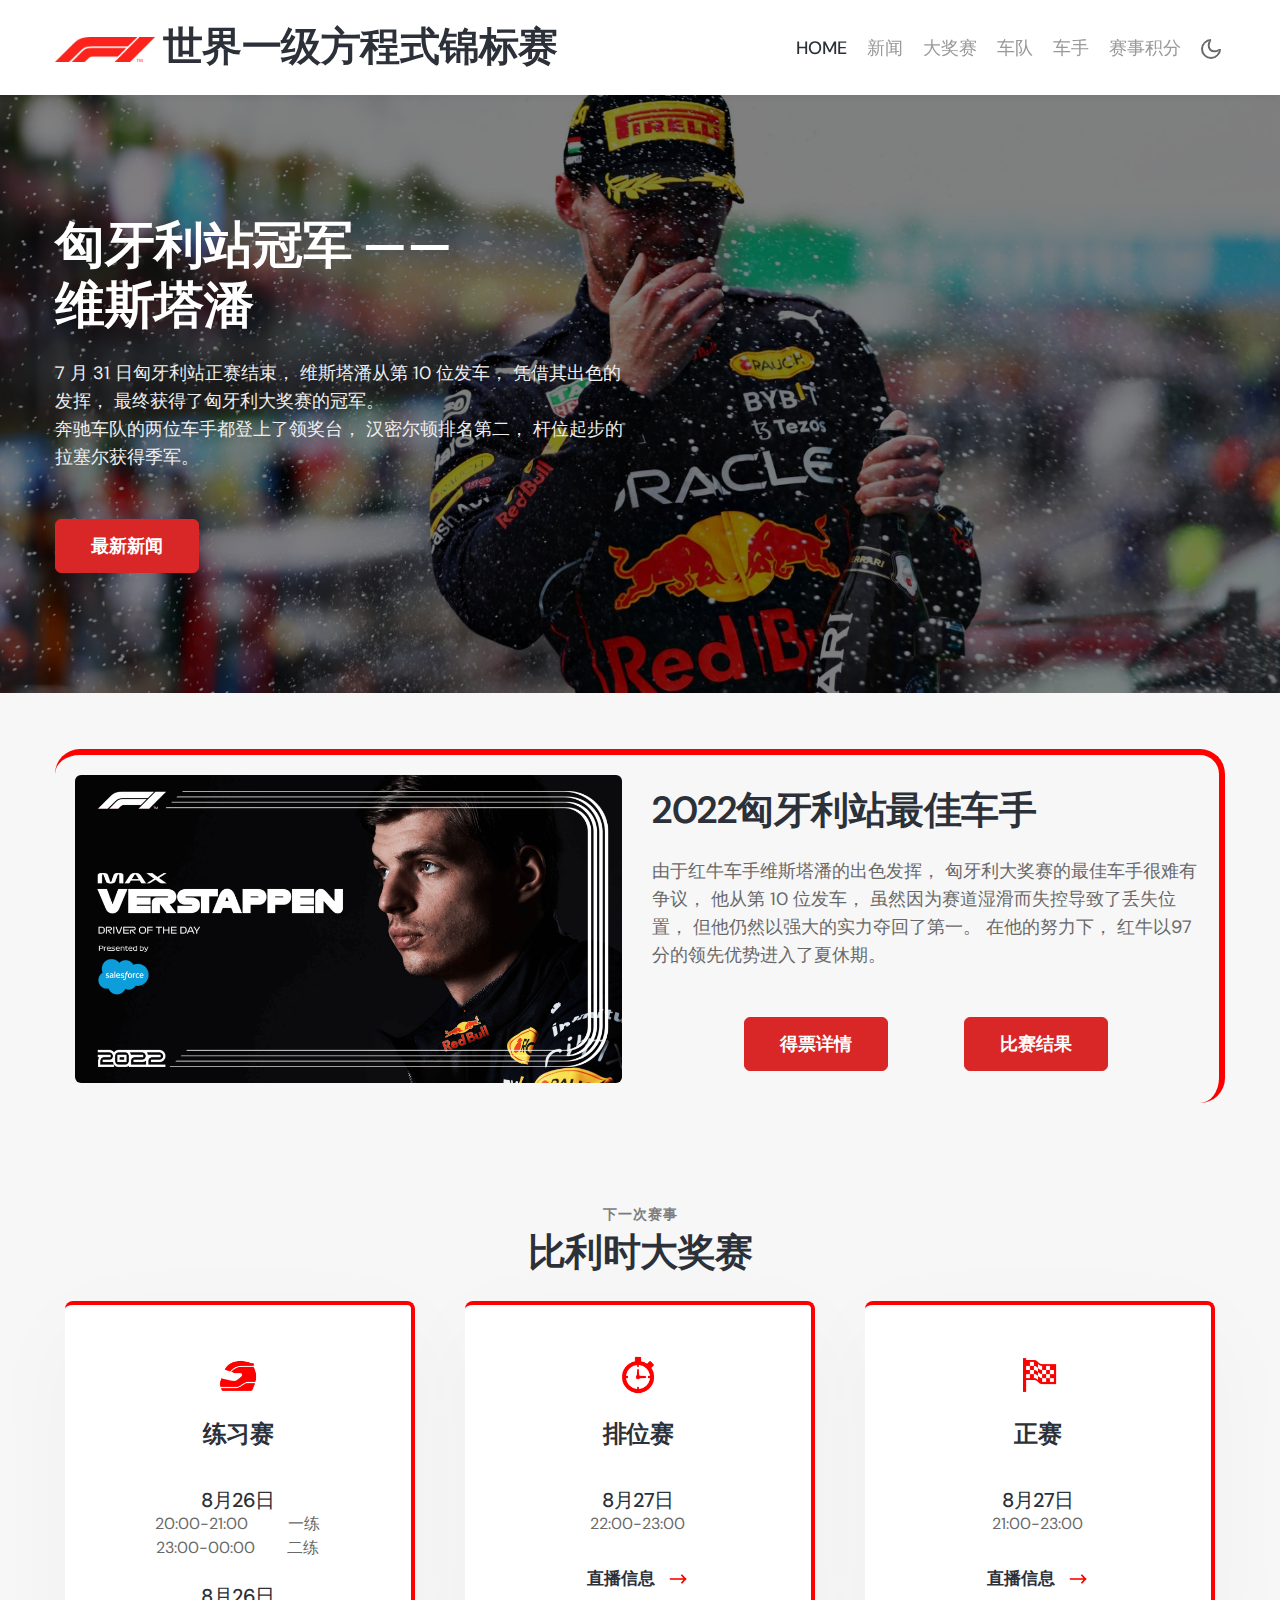
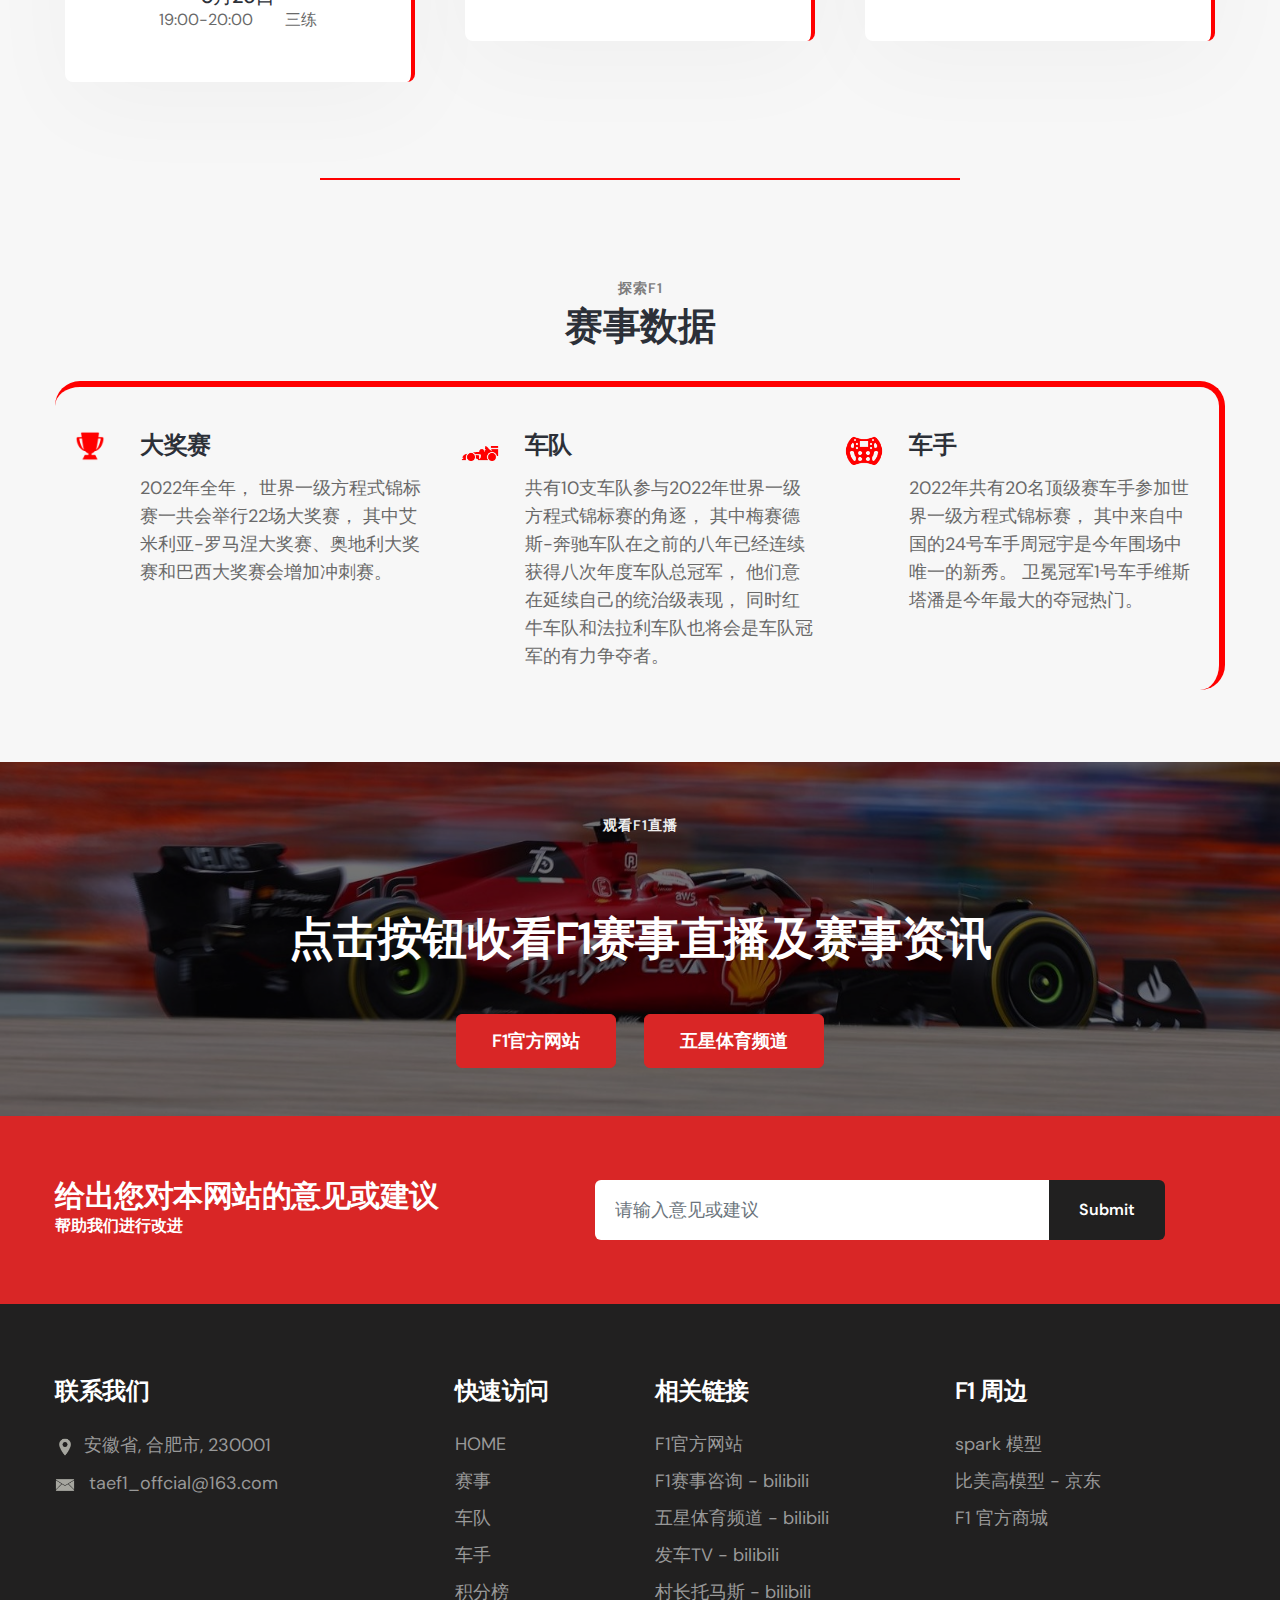
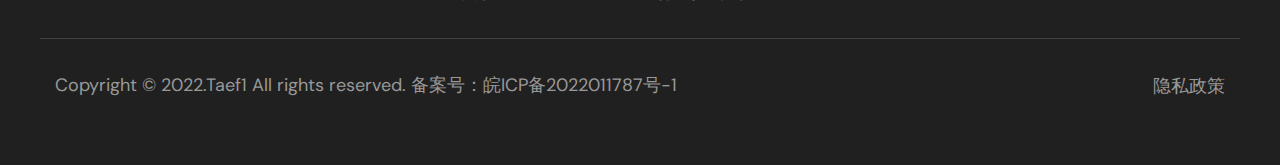
==== commit 9740ef49: "Add all news and hungary grid's result." ====
--- a/html/index.html
+++ b/html/index.html
@@ -6,7 +6,7 @@
     <meta charset="utf-8">
     <meta name="viewport" content="width=device-width, initial-scale=1, shrink-to-fit=no">
 
-    <title>Home</title>
+    <title>taef1 -- Home</title>
 
     <!-- Google fonts -->
     <link href="https://fonts.googleapis.com/css2?family=DM+Sans:wght@400;700&display=swap" rel="stylesheet">
@@ -23,7 +23,7 @@
     <header id="site-header" class="fixed-top">
         <section class="w3l-header-4">
             <div class="container">
-                  <nav class="navbar navbar-expand-lg navbar-light">
+                <nav class="navbar navbar-expand-lg navbar-light">
                     <h1>
                         <a class="navbar-brand" href="index.html">
                             <img src="assets/images/f1logo.png" alt="logo"
@@ -64,13 +64,13 @@
                     <div class="mobile-position">
                         <nav class="navigation">
                             <div class="theme-switch-wrapper">
-                                <div class="mode-container">
-                                    <label class="theme-switch" for="checkbox">
-                                        <input type="checkbox" id="checkbox">
+                                <label class="theme-switch" for="checkbox">
+                                    <input type="checkbox" id="checkbox">
+                                    <div class="mode-container">
                                         <i class="gg-sun"></i>
                                         <i class="gg-moon"></i>
-                                    </label>
-                                </div>
+                                    </div>
+                                </label>
                             </div>
                         </nav>
                     </div>
@@ -79,7 +79,7 @@
         </section>
     </header>
     <!-- //header -->
-    <!-- 2022-8-1 title news -->
+    <!-- 2022-8-12 title news -->
     <section id="home" class="w3l-banner py-5">
         <div class="container py-lg-5 py-md-4">
             <div class="row align-items-center py-lg-4 py-md-3">
@@ -92,13 +92,13 @@
                     </p>
                     <div class="mt-sm-5 mt-4">
                         <a class="btn btn-primary btn-style" target="_blank" href="news.html"> 
-                        更多新闻 </a>
-                    </div>
-                </div>
-            </div>
-        </div>
-    </section>
-    <!-- //2022-8-1 title news -->
+                        最新新闻 </a>
+                    </div>
+                </div>
+            </div>
+        </div>
+    </section>
+    <!-- //2022-8-12 title news -->
     <!-- home page about section -->
     <section class="w3l-bottom-grids-6 py-1" id="about">
         <div class="midd-w3 py-5">
@@ -118,9 +118,14 @@
                                 但他仍然以强大的实力夺回了第一。
                                 在他的努力下， 红牛以97分的领先优势进入了夏休期。
                             </p>
-                            <a target="_blank"
-                               href="https://www.formula1.com/en/latest/article.driver-of-the-day-verstappens-budapest-barnstormer-gets-your-vote.6MwjBriyORtn2bATx446Lt.html"
-                               class="btn btn-style btn-primary mt-lg-5 mt-4">得票详情</a>
+                            <div class="welcome-left text-center">
+                                <a target="_blank"
+                                   href="https://www.formula1.com/en/latest/article.driver-of-the-day-verstappens-budapest-barnstormer-gets-your-vote.6MwjBriyORtn2bATx446Lt.html"
+                                   class="btn btn-style btn-primary mt-lg-5 mt-4">得票详情</a>
+                                &emsp;&emsp; &emsp;&emsp;
+                                <a target="_blank" href="grids/hungrid1.html" 
+                                   class="btn btn-style btn-primary mt-lg-5 mt-4">比赛结果</a>
+                            </div>
                         </div>
                     </div>
                 </div>
@@ -284,7 +289,7 @@
                                     <img src="assets/images/location.png" width="20" height="20">&ensp;安徽省, 合肥市, 230001
                                 </p>
                             </li>
-                            <li><p><img src="assets/images/call.png" width="20" height="20">&ensp;+(86) 166 5511 6657</p></li>
+                            <!--<li><p><img src="assets/images/call.png" width="20" height="20">&ensp;</p></li>-->
                             <li>
                                 <p>
                                     <img src="assets/images/mail.png" width="20" height="20">
@@ -327,30 +332,21 @@
                     </div>
 
                     <div class="col-lg-3 col-md-6 footer-list-29 footer-3 mt-4">
-                        <div class="properties">
-                            <h6 class="footer-title-29">加入我们</h6>
-                            <ul>
-                                <li>
-                                    <p>前端工程师</p>
-                                </li>
-                                <li>
-                                    <p>Web工程师</p>
-                                </li>
-                                <li>
-                                    <p>文字编辑</p>
-                                </li>
-                                <li>
-                                    <p>新闻翻译</p>
-                                </li>
-                                <li>
-                                    <p>运营维护</p>
-                                </li>
-                            </ul>
-                        </div>
+
+                        <h6 class="footer-title-29">F1 周边</h6>
+                        <ul>
+                            <li><a href="https://www.sparkmodel.com" target="_blank">spark 模型</a></li>
+                            <li>
+                                <a href="https://mall.jd.com/index-194822.html" target="_blank">比美高模型 - 京东</a>
+                            </li>
+                            <li>
+                                <a href="https://f1store4.formula1.com" target="_blank">F1 官方商城</a>
+                            </li>
+                        </ul>
                     </div>
                 </div>
                 <div class="row bottom-copies">
-                    <p class="copy-footer-29 col-lg-8">Copyright &copy; 2022.Taef1 All rights reserved.</p>
+                    <p class="copy-footer-29 col-lg-8">Copyright &copy; 2022.Taef1 All rights reserved. 备案号：皖ICP备2022011787号-1</p>
                     <ul class="list-btm-29 col-lg-4">
                         <li><a href="#link">隐私政策</a></li>
                     </ul>
@@ -379,8 +375,7 @@
             function topFunction() {
                 document.body.scrollTop = 0;
                 document.documentElement.scrollTop = 0;
-            }
-        </script>
+            }</script>
         <!-- /move top -->
     </section>
     <!-- // footer -->
@@ -497,4 +492,4 @@
     <!-- //bootstrap-->
 </body>
 
-    </html>
+    </html>--- a/html/assets/css/style-starter.css
+++ b/html/assets/css/style-starter.css
@@ -14256,6 +14256,18 @@
     font-size: 38px;
     line-height: 46px;
     font-weight: 600;
+    color: var(--heading-color);
+}
+
+a.title-big {
+    font-size: 38px;
+    line-height: 46px;
+    font-weight: 600;
+    color: var(--heading-color);
+}
+
+a.title-big:hover {
+    color: var(--primary-color);
 }
 
 .title-points {
@@ -17328,7 +17340,7 @@
     border-radius: 25px;
     border-bottom-style: none;
     border-left-style: none;
-
+    background-color: var(--bg-color);
 }
 
 .grid-pday {
@@ -17460,7 +17472,7 @@
     border-radius: 12px;
 }
 
-@media only screen and (min-width: 1000px) {
+@media only screen and (max-width: 1000px) {
     .points {
         display: -webkit-flex;
         display: flex;
@@ -17490,4 +17502,113 @@
     margin-bottom: 25px;
     margin-left: auto;
     margin-right: auto;
-}+}
+
+div.centerpag {
+    text-align: center;
+}
+
+ul.pagination {
+    font-family: SimHei;
+    font-size: 14px;
+    display: inline-block;
+    padding: 20px;
+}
+
+    ul.pagination li {
+        display: inline;
+    }
+
+        ul.pagination li a {
+            color: #999;
+            padding: 8px 16px;
+            text-decoration: none;
+            transition: background-color .3s;
+            border-radius: 5px;
+            border: 1px solid #999;
+            width: 200px;
+        }
+
+            ul.pagination li a.active {
+                background-color: #FF0000;
+                color: white;
+                border-radius: 5px;
+                border: 1px solid #00000000;
+                width: 20px;
+            }
+
+ul.pagination li a:hover:not(.active) {
+    background-color: #ddd;
+}
+
+#customers {
+    font-family: "Trebuchet MS", Arial, Helvetica, sans-serif;
+    width: 80%;
+    border-collapse: collapse;
+    margin: auto;
+}
+
+    #customers td, #customers th {
+        font-size: 1em;
+        padding: 15px 7px 14px 7px;
+    }
+
+    #customers th {
+        font-size: 1.1em;
+        text-align: left;
+        padding-top: 10px;
+        padding-bottom: 10px;
+        background-color: #00000000;
+    }
+
+    #customers tr.alt td {
+        background-color: var(--bg-color);
+    }
+
+@media only screen and (max-width: 1000px) {
+    #customers {
+        font-family: "Trebuchet MS", Arial, Helvetica, sans-serif;
+        width: 100%;
+        border-collapse: collapse;
+        margin: auto;
+    }
+
+        #customers td, #customers th {
+            font-size: 1em;
+            padding: 15px 7px 14px 7px;
+        }
+
+        #customers th {
+            font-size: 1.1em;
+            text-align: left;
+            padding-top: 10px;
+            padding-bottom: 10px;
+            background-color: #00000000;
+        }
+
+        #customers tr.alt td {
+            background-color: var(--bg-color);
+        }
+}
+
+.title-table {
+    color: var(--heading-color);
+    margin-top: 1px;
+    display: block;
+    font-weight: 600;
+    line-height: 1.2;
+    margin-bottom: 10px;
+    font-size: 17px;
+}
+.table-small {
+    font-family: "Trebuchet MS", Arial, Helvetica, sans-serif;
+    color: var(--heading-color);
+    margin-top: 5px;
+    display: block;
+    font-weight: 600;
+    line-height: 1.2;
+    margin-bottom: 5px;
+    font-size: 15px;
+    margin-right: 130px;
+}
+
